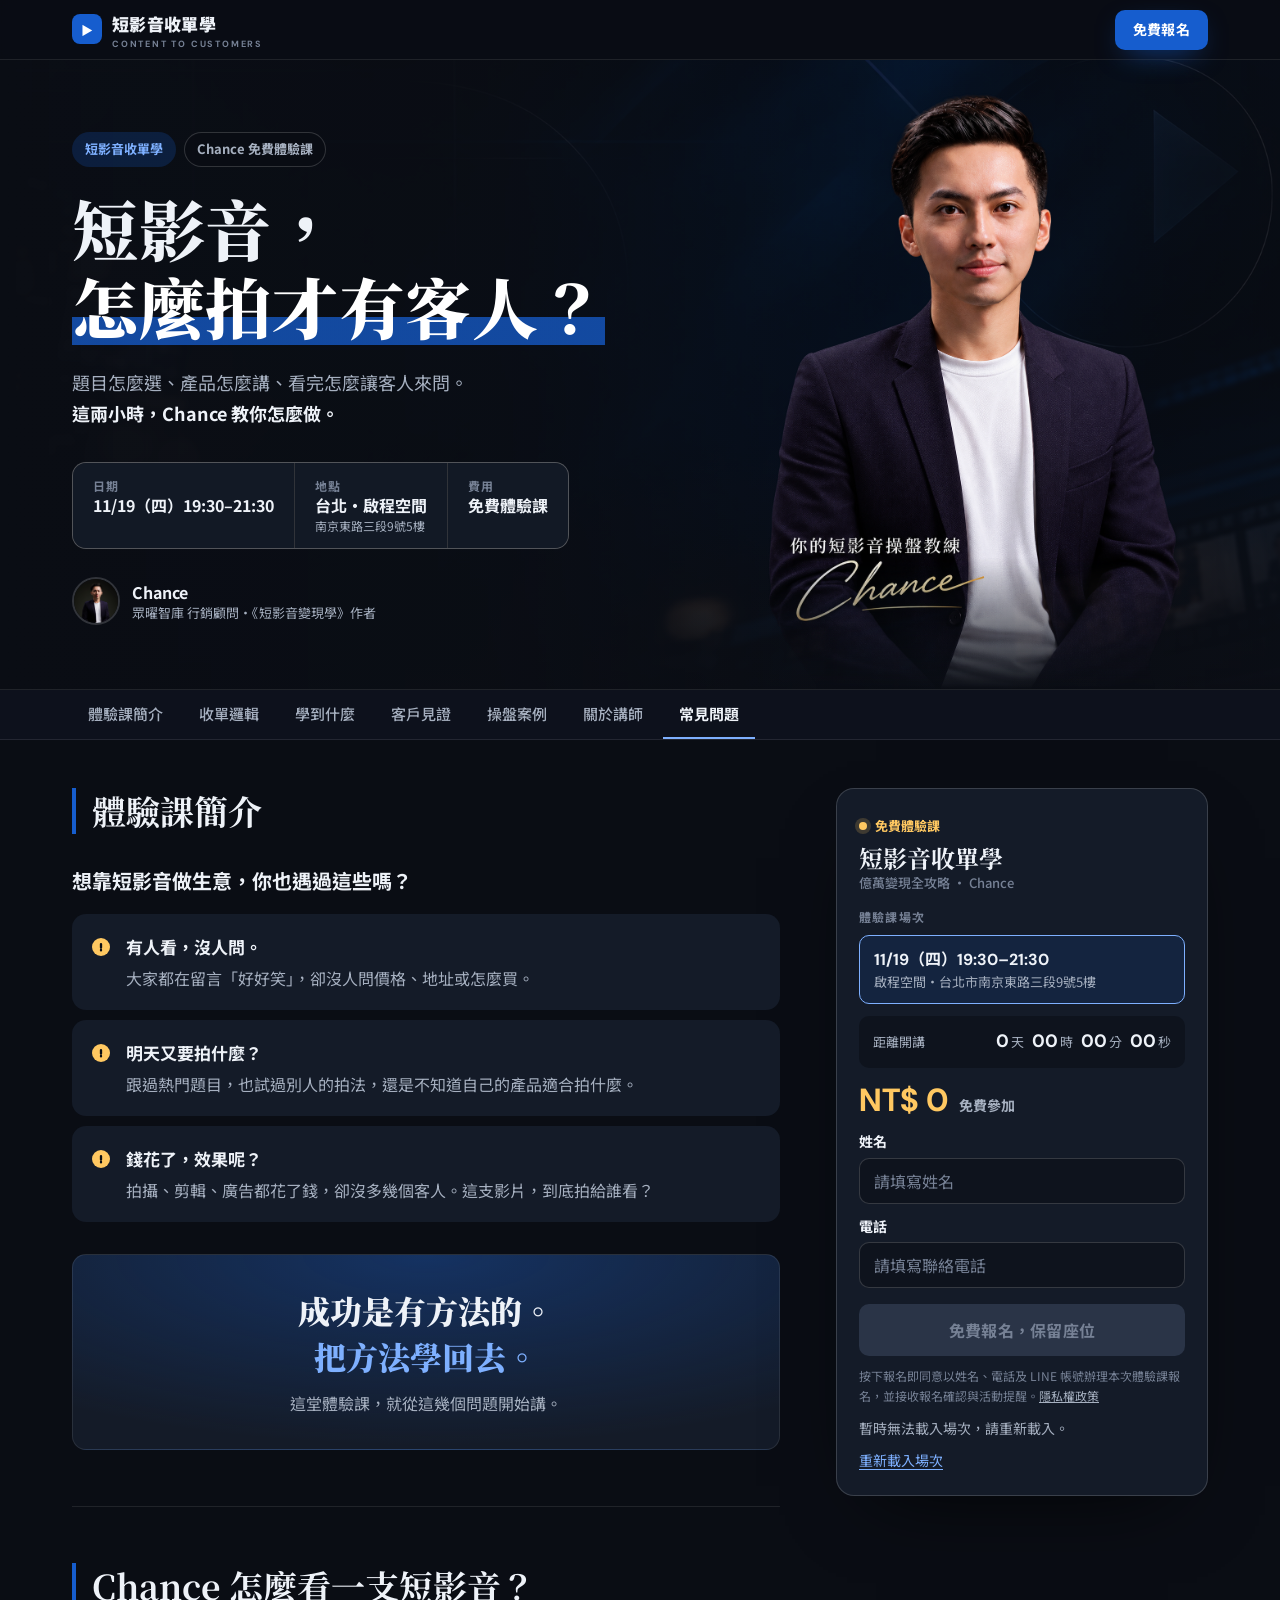
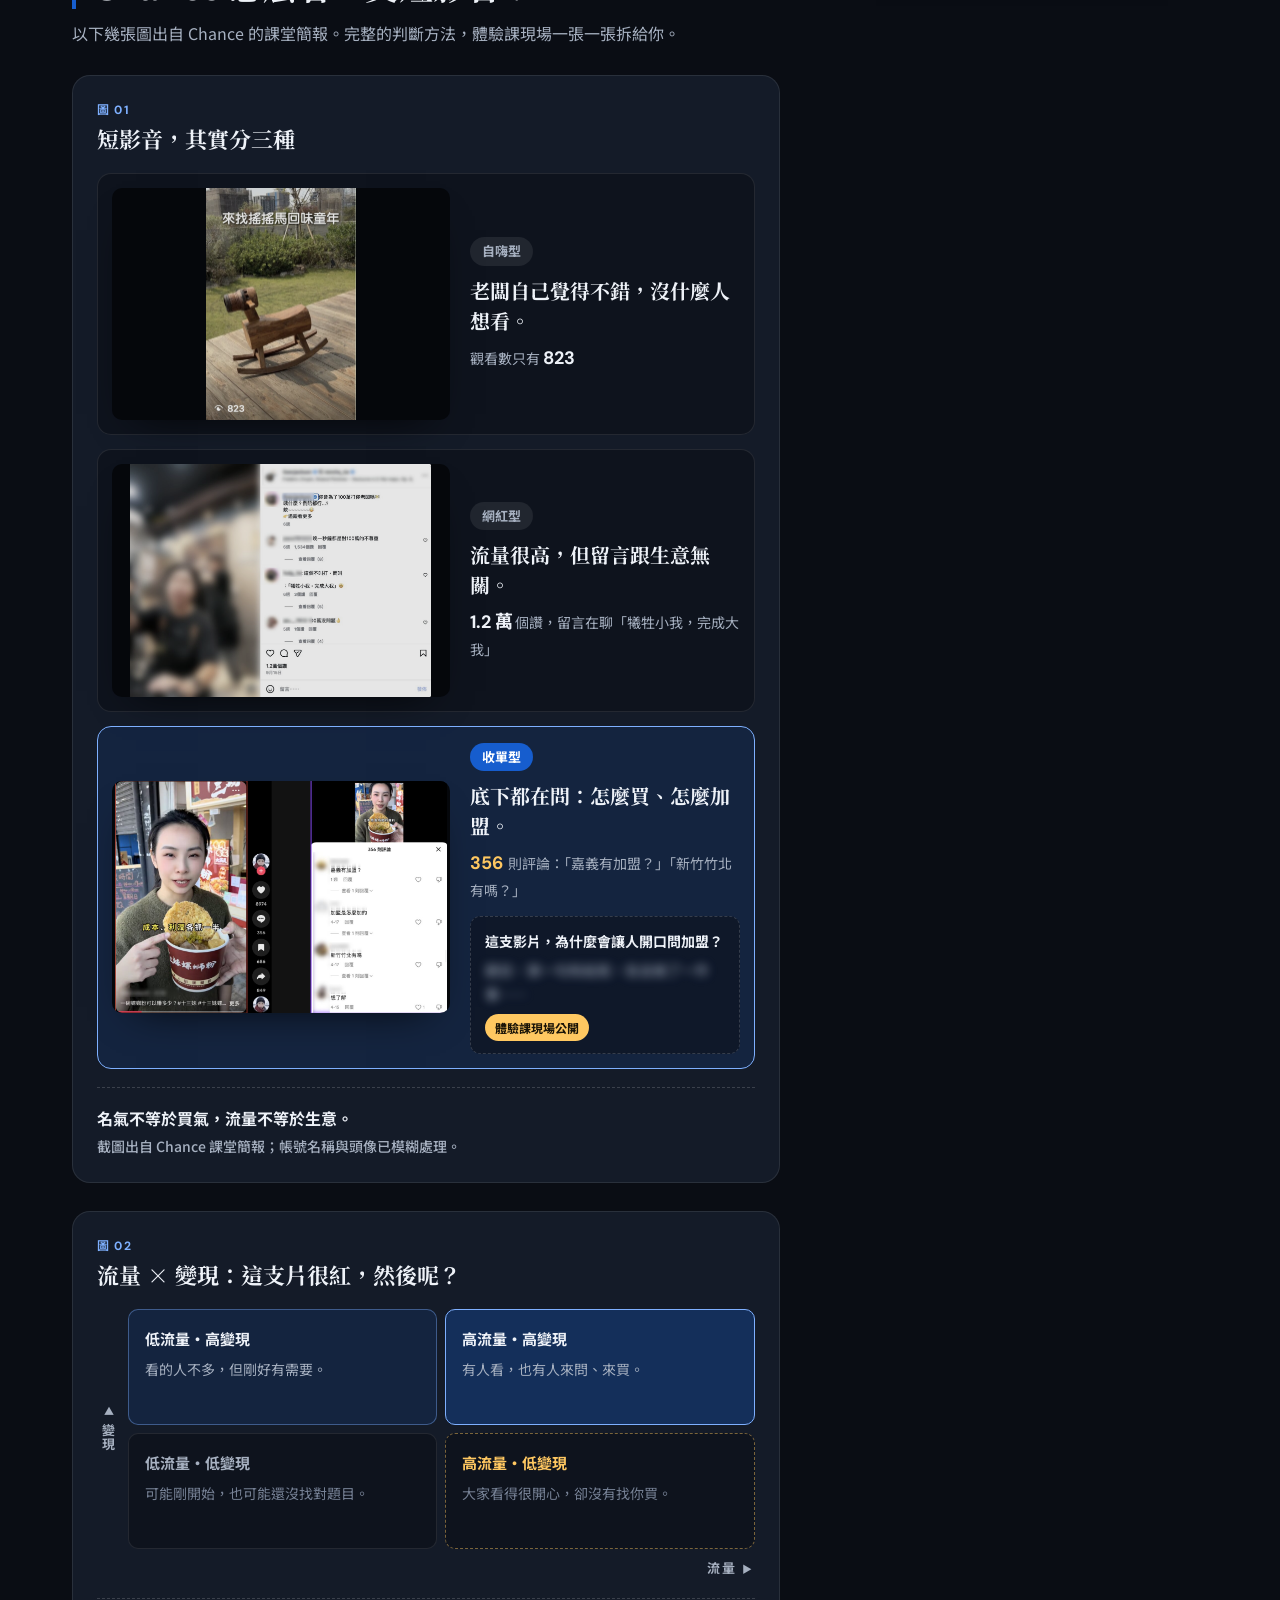
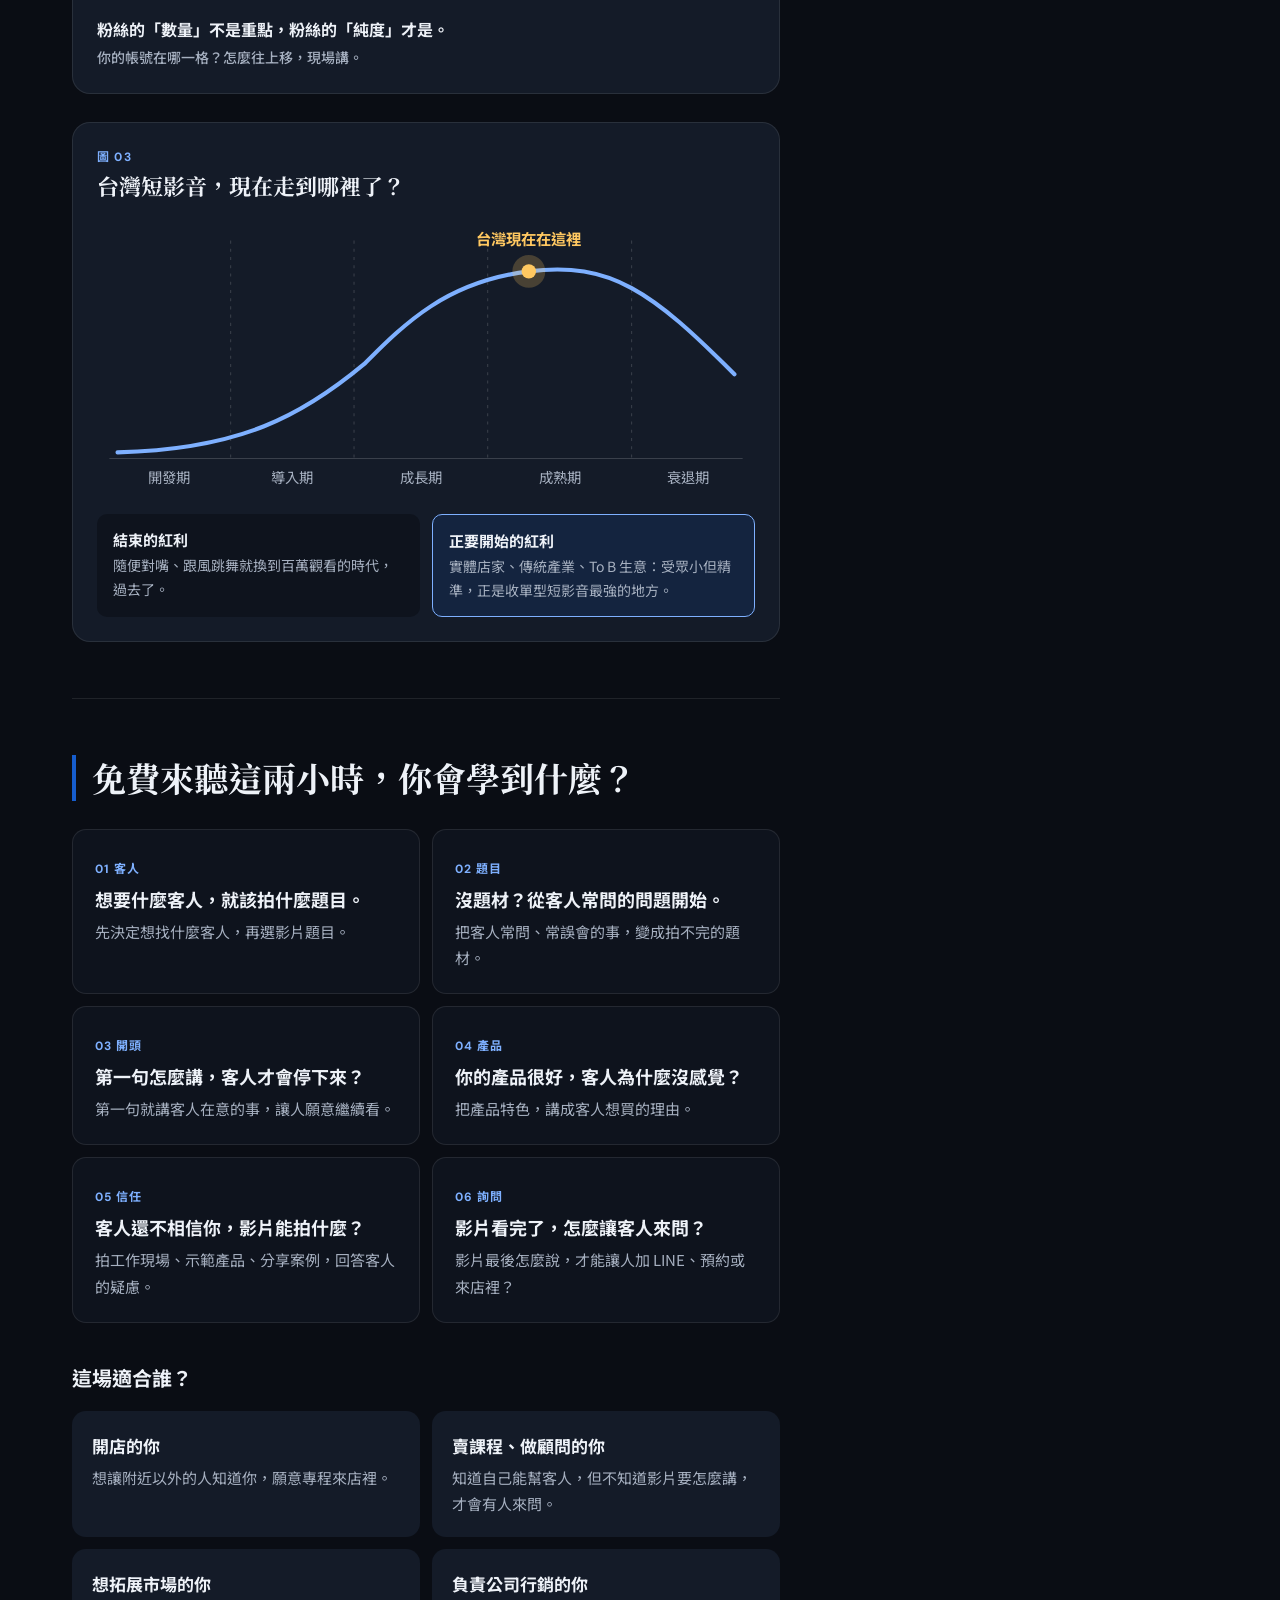
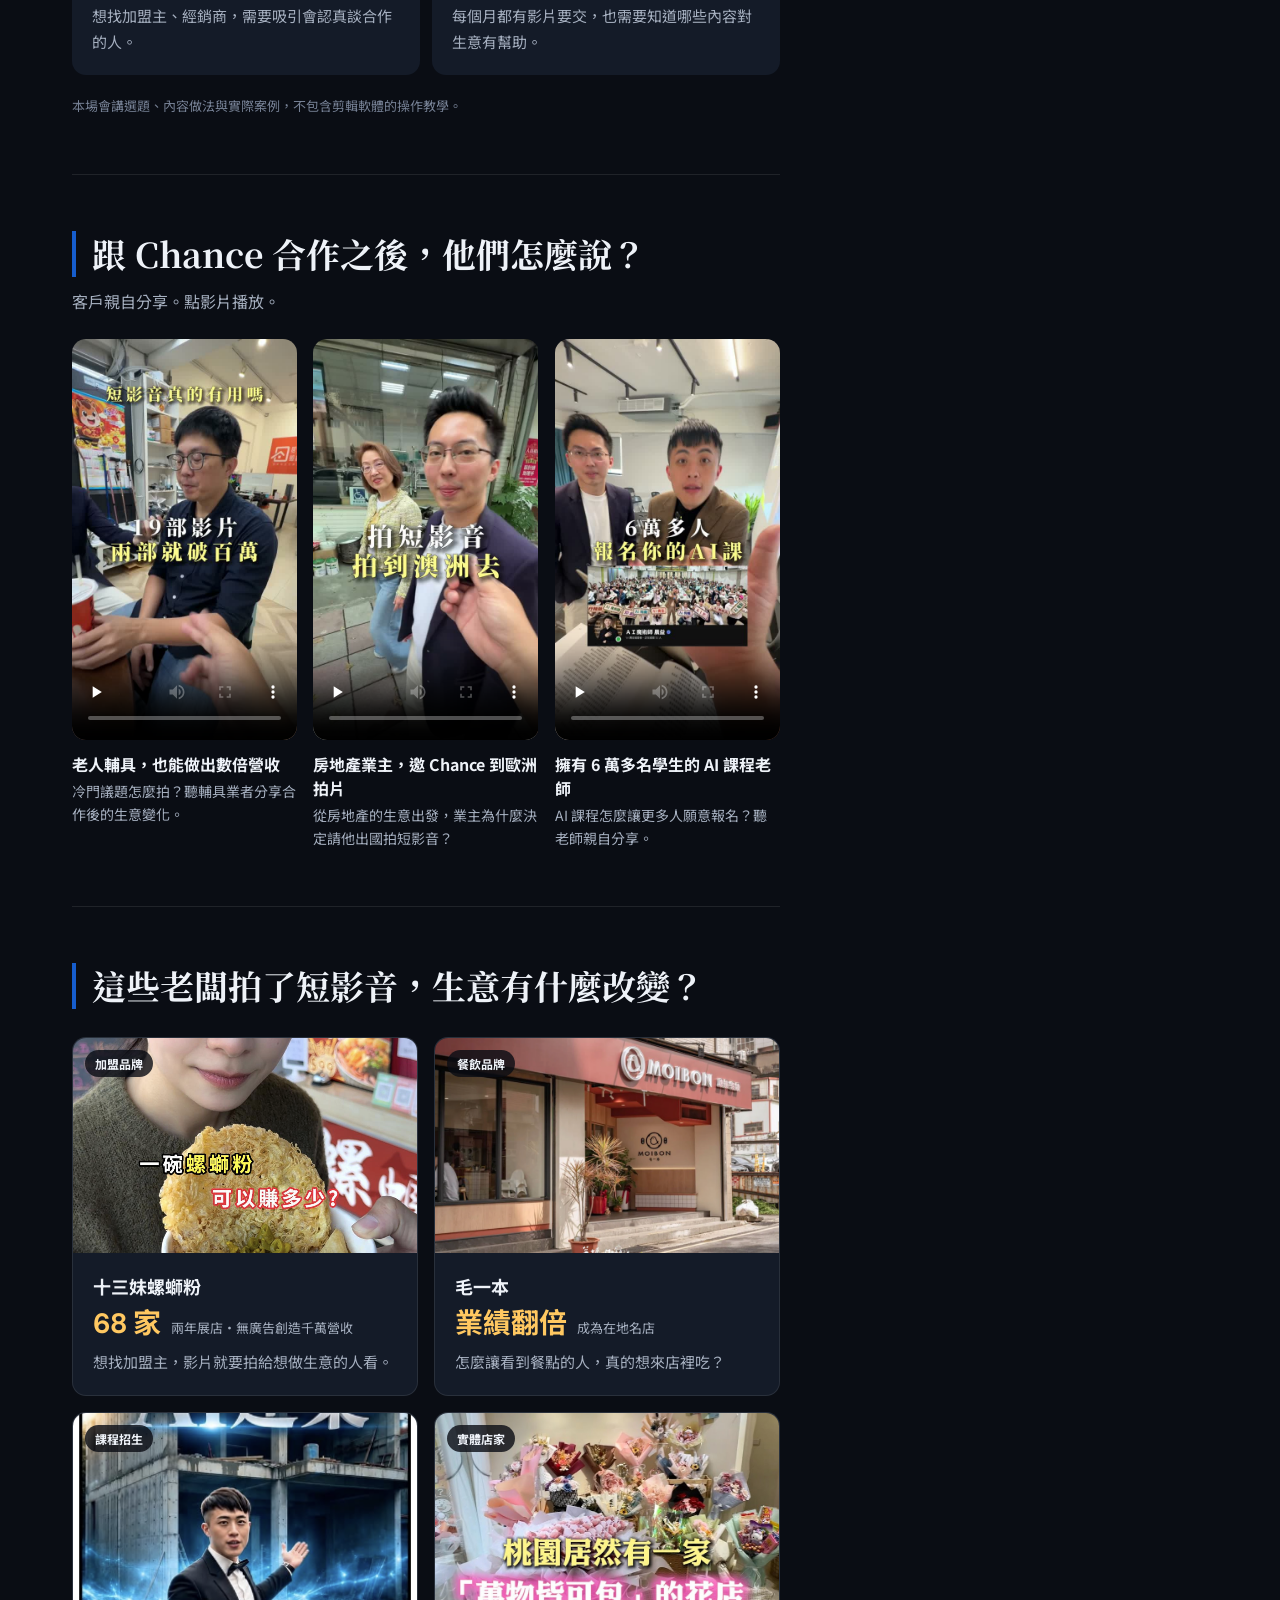
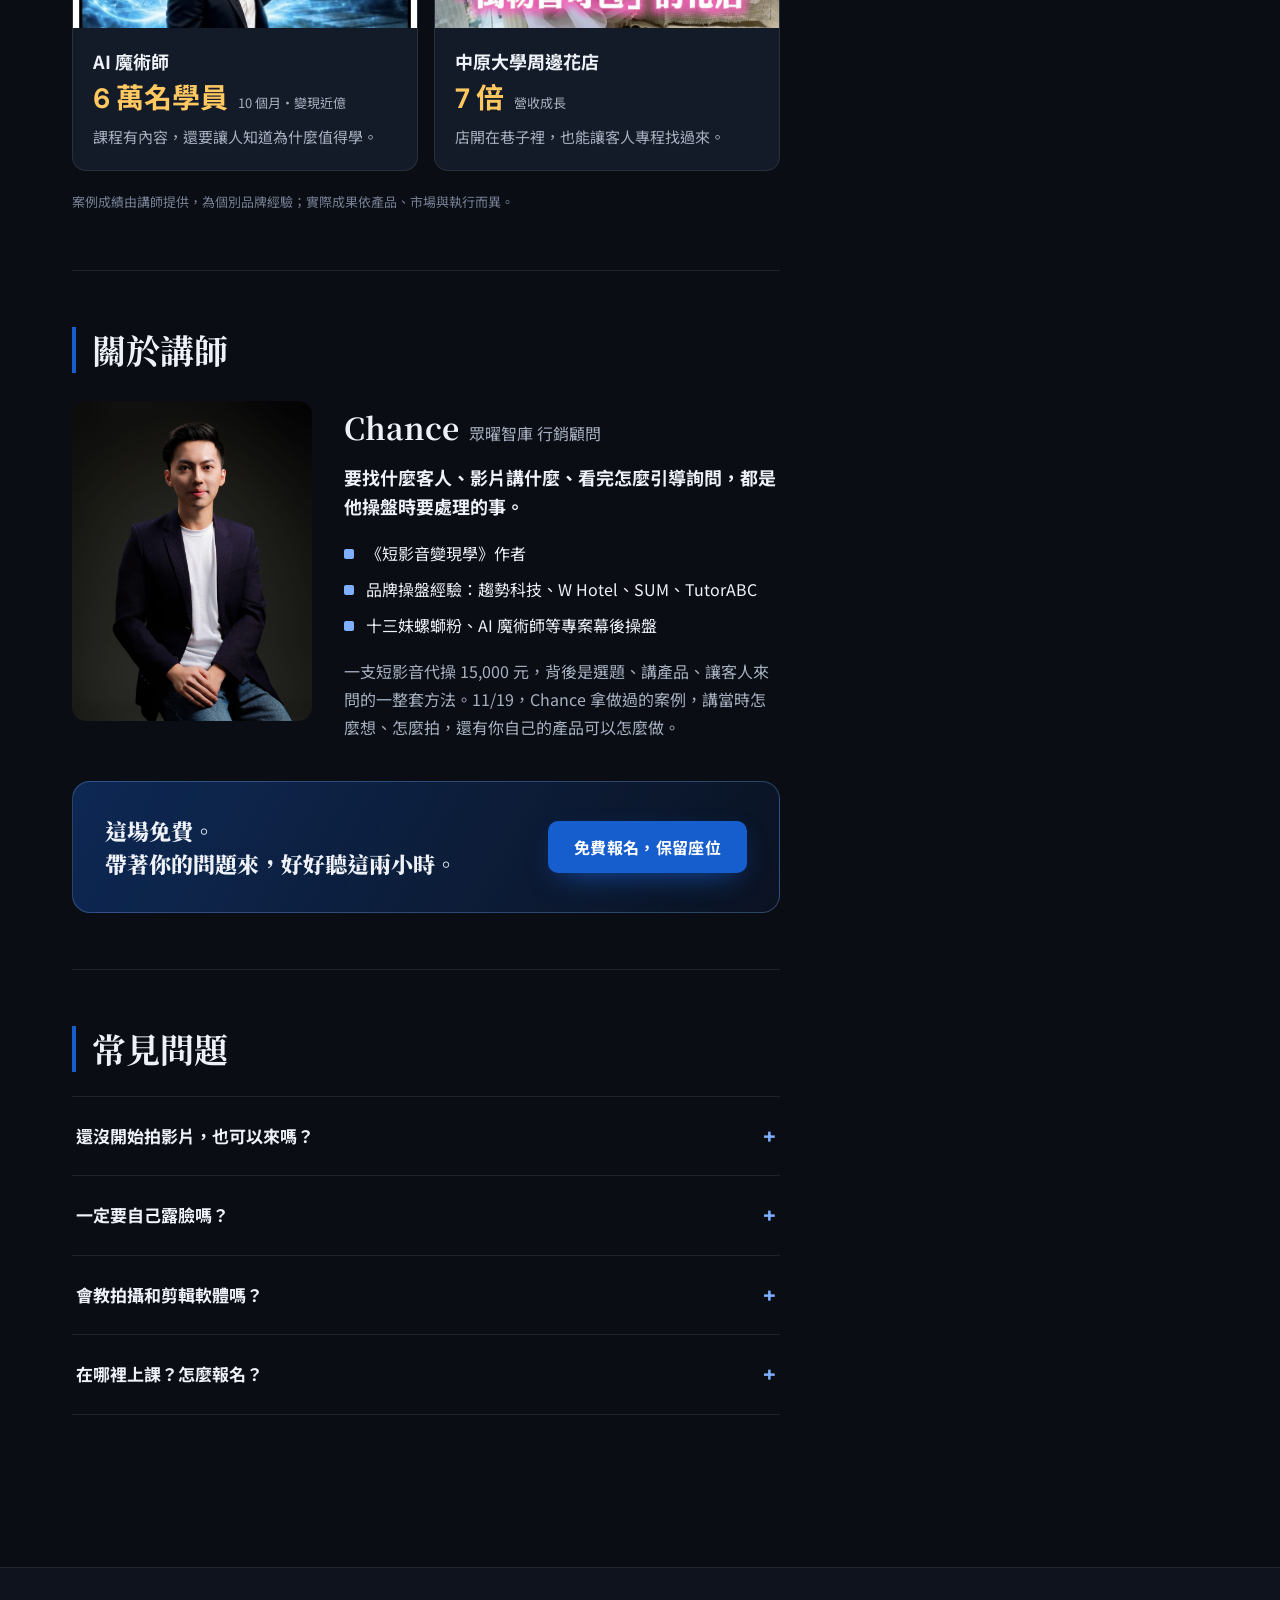
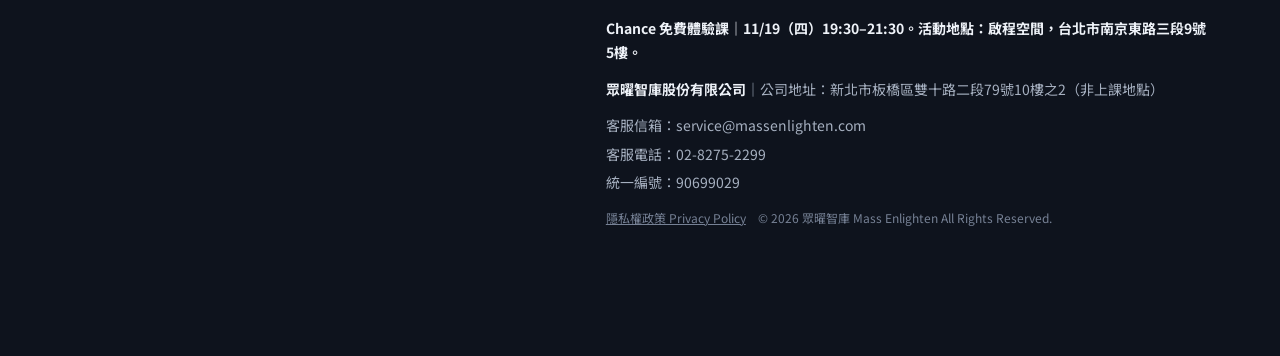
==== index.html @ 45f2b794 "Fix registration card overflowing on iPhone WebKit sized the single mobile grid track from content m" ====
<!doctype html>
<html lang="zh-Hant">
<head>
  <meta charset="UTF-8"><meta name="viewport" content="width=device-width, initial-scale=1">
  <meta name="theme-color" content="#0A0D14">
  <title>Chance 免費體驗課｜11/19 短影音收單學</title>
  <meta name="description" content="11/19（四）19:30–21:30，跟 Chance 學怎麼選題、介紹產品，讓客人來問。免費體驗課｜台北市南京東路三段9號5樓。">
  <meta property="og:title" content="Chance 免費體驗課｜11/19 短影音收單學"><meta property="og:description" content="2026/11/19（四）19:30–21:30｜免費體驗課｜啟程空間・台北市南京東路三段9號5樓。">
  <meta property="og:image" content="https://massenlight.github.io/chance/assets/chance-share-cover.png">
  <link rel="icon" href="assets/favicon.svg" type="image/svg+xml">
  <link rel="preconnect" href="https://fonts.googleapis.com"><link rel="preconnect" href="https://fonts.gstatic.com" crossorigin>
  <link rel="stylesheet" href="https://fonts.googleapis.com/css2?family=DM+Sans:wght@500;700&family=Noto+Sans+TC:wght@400;500;700;900&family=Noto+Serif+TC:wght@700;900&display=swap">
  <link rel="stylesheet" href="styles.css?v=20261112-mobilefix">
  <script type="module" src="app.js?v=20261112-logic2"></script>
</head>
<body>
<a class="skip-link" href="#main">跳至主要內容</a>

<header class="site-header">
  <div class="wrap header-row">
    <a href="#top" class="brand" aria-label="短影音收單學首頁"><span class="brand-icon" aria-hidden="true">▶</span><span>短影音收單學<small>CONTENT TO CUSTOMERS</small></span></a>
    <a class="btn btn-small" href="#enroll">免費報名</a>
  </div>
</header>

<main id="main">
  <!-- 1. Course hero -->
  <section class="hero" id="top">
    <div class="hero-bg" aria-hidden="true"></div>
    <div class="wrap hero-grid">
      <div class="hero-copy">
        <p class="hero-kicker"><span>短影音收單學</span><span>Chance 免費體驗課</span></p>
        <h1>短影音，<br><em>怎麼拍才有客人？</em></h1>
        <p class="hero-sub">題目怎麼選、產品怎麼講、看完怎麼讓客人來問。<br><strong>這兩小時，Chance 教你怎麼做。</strong></p>
        <ul class="hero-meta" aria-label="體驗課資訊">
          <li><span class="meta-label">日期</span><strong>11/19（四）19:30–21:30</strong></li>
          <li><span class="meta-label">地點</span><strong>台北・啟程空間</strong><small>南京東路三段9號5樓</small></li>
          <li><span class="meta-label">費用</span><strong>免費體驗課</strong></li>
        </ul>
        <div class="hero-mentor">
          <img src="assets/chance.jpg" alt="" width="48" height="48">
          <p><strong>Chance</strong><span>眾曜智庫 行銷顧問・《短影音變現學》作者</span></p>
        </div>
      </div>
      <div class="hero-visual">
        <img src="assets/chance-cutout.png" alt="講師 Chance" fetchpriority="high" width="1073" height="1465">
      </div>
    </div>
  </section>

  <!-- 2. Section tabs -->
  <nav class="tabs" aria-label="頁面分區">
    <div class="wrap tabs-row">
      <a href="#intro">體驗課簡介</a><a href="#logic">收單邏輯</a><a href="#learn">學到什麼</a><a href="#voices">客戶見證</a><a href="#cases">操盤案例</a><a href="#mentor">關於講師</a><a href="#faq">常見問題</a>
    </div>
  </nav>

  <div class="wrap course-layout">
    <!-- 3. Registration rail (sticky on desktop, right after hero on mobile) -->
    <aside class="enroll-rail" id="enroll" aria-labelledby="enroll-title">
      <div class="enroll-card">
        <div class="card-body">
          <span class="card-badge"><span class="dot" aria-hidden="true"></span>免費體驗課</span>
          <h2 id="enroll-title">短影音收單學<small>億萬變現全攻略 · Chance</small></h2>

          <p class="card-label">體驗課場次</p>
          <div class="session-chip" aria-current="true"><strong>11/19（四）19:30–21:30</strong><span>啟程空間・台北市南京東路三段9號5樓</span></div>

          <div class="countdown" id="countdown" hidden>
            <span class="countdown-label">距離開講</span>
            <span class="countdown-units" role="timer" aria-live="off"><span><b data-unit="d">0</b>天</span><span><b data-unit="h">00</b>時</span><span><b data-unit="m">00</b>分</span><span><b data-unit="s">00</b>秒</span></span>
          </div>

          <div class="price-row">
            <s id="offer-original" hidden></s>
            <strong>NT$ 0</strong><span>免費參加</span>
          </div>

          <form id="registration-form">
            <div class="registration-fields" id="registration-fields">
              <label for="registration-name">姓名</label><input id="registration-name" name="name" autocomplete="name" maxlength="80" placeholder="請填寫姓名" required>
              <label for="registration-phone">電話</label><input id="registration-phone" name="phone" type="tel" autocomplete="tel" maxlength="24" placeholder="請填寫聯絡電話" required>
              <button class="btn btn-block" id="registration-submit" type="submit" disabled>免費報名，保留座位</button>
              <p class="registration-consent">按下報名即同意以姓名、電話及 LINE 帳號辦理本次體驗課報名，並接收報名確認與活動提醒。<a href="https://www.massenlighten.com/privacy" target="_blank" rel="noopener noreferrer">隱私權政策</a></p>
            </div>
            <p id="registration-status" class="registration-status" role="status" aria-live="polite">正在確認報名場次…</p>
            <button class="text-link registration-retry" id="registration-retry" type="button" hidden>重新載入場次</button>
            <a id="registration-line" class="text-link" href="https://line.me/R/ti/p/@636xbvux" hidden>加入 Chance 官方 LINE</a>
          </form>
          <noscript><p class="registration-status">請開啟瀏覽器的 JavaScript，才能載入正式報名場次。</p></noscript>

          <p class="proof" id="offer-attendees" hidden></p>
        </div>
      </div>
    </aside>

    <div class="course-main">
      <!-- 體驗課簡介 -->
      <section id="intro" class="block">
        <h2 class="block-title">體驗課簡介</h2>

        <h3 class="sub-title">想靠短影音做生意，你也遇過這些嗎？</h3>
        <ul class="pains">
          <li><strong>有人看，沒人問。</strong><p>大家都在留言「好好笑」，卻沒人問價格、地址或怎麼買。</p></li>
          <li><strong>明天又要拍什麼？</strong><p>跟過熱門題目，也試過別人的拍法，還是不知道自己的產品適合拍什麼。</p></li>
          <li><strong>錢花了，效果呢？</strong><p>拍攝、剪輯、廣告都花了錢，卻沒多幾個客人。這支影片，到底拍給誰看？</p></li>
        </ul>

        <blockquote class="callout"><p>成功是有方法的。<br><em>把方法學回去。</em></p><footer>這堂體驗課，就從這幾個問題開始講。</footer></blockquote>
      </section>
      <!-- 收單邏輯：圖像示意（內容出自 Chance《短影音收單學》簡報） -->
      <section id="logic" class="block">
        <h2 class="block-title">Chance 怎麼看一支短影音？</h2>
        <p class="block-lead">以下幾張圖出自 Chance 的課堂簡報。完整的判斷方法，體驗課現場一張一張拆給你。</p>

        <figure class="fig">
          <figcaption class="fig-head"><span class="fig-no">圖 01</span><strong>短影音，其實分三種</strong></figcaption>
          <div class="kinds">
            <article class="kind">
              <div class="kind-shot"><img src="assets/logic/type-self.jpg" alt="自嗨型短影音截圖：觀看數 823" width="600" height="929" loading="lazy"></div>
              <div class="kind-text"><span class="kind-tag">自嗨型</span><h3>老闆自己覺得不錯，沒什麼人想看。</h3><p class="kind-proof">觀看數只有 <b>823</b></p></div>
            </article>
            <article class="kind">
              <div class="kind-shot"><img src="assets/logic/type-viral.jpg" alt="網紅型短影音截圖：1.2 萬個讚，留言在開玩笑" width="1200" height="926" loading="lazy"></div>
              <div class="kind-text"><span class="kind-tag">網紅型</span><h3>流量很高，但留言跟生意無關。</h3><p class="kind-proof"><b>1.2 萬</b>個讚，留言在聊「犧牲小我，完成大我」</p></div>
            </article>
            <article class="kind is-key">
              <div class="kind-shot"><img src="assets/logic/type-order.jpg" alt="收單型短影音截圖：留言在問加盟與地點" width="1200" height="841" loading="lazy"></div>
              <div class="kind-text"><span class="kind-tag">收單型</span><h3>底下都在問：怎麼買、怎麼加盟。</h3><p class="kind-proof"><b>356</b> 則評論：「嘉義有加盟？」「新竹竹北有嗎？」</p>
                <div class="kind-lock"><span>這支影片，為什麼會讓人開口問加盟？</span><p aria-hidden="true">題目、第一句和結尾，各自做了一件事……</p><em>體驗課現場公開</em></div>
              </div>
            </article>
          </div>
          <p class="fig-note">名氣不等於買氣，流量不等於生意。<small>截圖出自 Chance 課堂簡報；帳號名稱與頭像已模糊處理。</small></p>
        </figure>

        <figure class="fig">
          <figcaption class="fig-head"><span class="fig-no">圖 02</span><strong>流量 × 變現：這支片很紅，然後呢？</strong></figcaption>
          <div class="quad-wrap">
            <span class="axis-y" aria-hidden="true">變現</span>
            <div class="quad" role="list">
              <div class="q is-good" role="listitem"><b>低流量・高變現</b><span>看的人不多，但剛好有需要。</span></div>
              <div class="q is-best" role="listitem"><b>高流量・高變現</b><span>有人看，也有人來問、來買。</span></div>
              <div class="q" role="listitem"><b>低流量・低變現</b><span>可能剛開始，也可能還沒找對題目。</span></div>
              <div class="q is-trap" role="listitem"><b>高流量・低變現</b><span>大家看得很開心，卻沒有找你買。</span></div>
            </div>
            <span class="axis-x" aria-hidden="true">流量</span>
          </div>
          <p class="fig-note">粉絲的「數量」不是重點，粉絲的「純度」才是。<small>你的帳號在哪一格？怎麼往上移，現場講。</small></p>
        </figure>

        <figure class="fig">
          <figcaption class="fig-head"><span class="fig-no">圖 03</span><strong>台灣短影音，現在走到哪裡了？</strong></figcaption>
          <svg class="cycle" viewBox="0 0 640 270" role="img" aria-labelledby="cycle-title">
            <title id="cycle-title">市場週期：開發期、導入期、成長期、成熟期、衰退期，台灣正從成長期走進成熟期</title>
            <g class="cycle-grid"><line x1="130" y1="20" x2="130" y2="232"/><line x1="250" y1="20" x2="250" y2="232"/><line x1="380" y1="20" x2="380" y2="232"/><line x1="520" y1="20" x2="520" y2="232"/><line x1="12" y1="232" x2="628" y2="232"/></g>
            <path class="cycle-line" d="M20,226 C140,223 200,190 260,140 C300,100 340,60 420,50 C500,40 540,70 620,150"/>
            <circle class="cycle-dot-halo" cx="420" cy="50" r="16"/><circle class="cycle-dot" cx="420" cy="50" r="7"/>
            <text class="cycle-flag" x="420" y="24" text-anchor="middle">台灣現在在這裡</text>
            <g class="cycle-labels"><text x="70" y="256" text-anchor="middle">開發期</text><text x="190" y="256" text-anchor="middle">導入期</text><text x="315" y="256" text-anchor="middle">成長期</text><text x="450" y="256" text-anchor="middle">成熟期</text><text x="575" y="256" text-anchor="middle">衰退期</text></g>
          </svg>
          <div class="cycle-notes">
            <p><b>結束的紅利</b>隨便對嘴、跟風跳舞就換到百萬觀看的時代，過去了。</p>
            <p><b>正要開始的紅利</b>實體店家、傳統產業、To B 生意：受眾小但精準，正是收單型短影音最強的地方。</p>
          </div>
        </figure>
      </section>

      <!-- 學到什麼 -->
      <section id="learn" class="block">
        <h2 class="block-title">免費來聽這兩小時，你會學到什麼？</h2>
        <ol class="learn-list">
          <li><span class="tag">01 客人</span><h3>想要什麼客人，就該拍什麼題目。</h3><p>先決定想找什麼客人，再選影片題目。</p></li>
          <li><span class="tag">02 題目</span><h3>沒題材？從客人常問的問題開始。</h3><p>把客人常問、常誤會的事，變成拍不完的題材。</p></li>
          <li><span class="tag">03 開頭</span><h3>第一句怎麼講，客人才會停下來？</h3><p>第一句就講客人在意的事，讓人願意繼續看。</p></li>
          <li><span class="tag">04 產品</span><h3>你的產品很好，客人為什麼沒感覺？</h3><p>把產品特色，講成客人想買的理由。</p></li>
          <li><span class="tag">05 信任</span><h3>客人還不相信你，影片能拍什麼？</h3><p>拍工作現場、示範產品、分享案例，回答客人的疑慮。</p></li>
          <li><span class="tag">06 詢問</span><h3>影片看完了，怎麼讓客人來問？</h3><p>影片最後怎麼說，才能讓人加 LINE、預約或來店裡？</p></li>
        </ol>

        <h3 class="sub-title" id="audience">這場適合誰？</h3>
        <ul class="audience">
          <li><strong>開店的你</strong><p>想讓附近以外的人知道你，願意專程來店裡。</p></li>
          <li><strong>賣課程、做顧問的你</strong><p>知道自己能幫客人，但不知道影片要怎麼講，才會有人來問。</p></li>
          <li><strong>想拓展市場的你</strong><p>想找加盟主、經銷商，需要吸引會認真談合作的人。</p></li>
          <li><strong>負責公司行銷的你</strong><p>每個月都有影片要交，也需要知道哪些內容對生意有幫助。</p></li>
        </ul>
        <p class="fine">本場會講選題、內容做法與實際案例，不包含剪輯軟體的操作教學。</p>
      </section>

      <!-- 客戶見證 -->
      <section id="voices" class="block">
        <h2 class="block-title">跟 Chance 合作之後，他們怎麼說？</h2>
        <p class="block-lead">客戶親自分享。點影片播放。</p>
        <div class="voice-grid">
          <article class="voice"><video controls playsinline preload="none" poster="assets/testimonials/chance1-2.jpg" aria-label="老人輔具，也能做出數倍營收"><source src="assets/testimonials/chance1-2.mp4" type="video/mp4">你的瀏覽器不支援影片播放。</video><h3>老人輔具，也能做出數倍營收</h3><p>冷門議題怎麼拍？聽輔具業者分享合作後的生意變化。</p></article>
          <article class="voice"><video controls playsinline preload="none" poster="assets/testimonials/chance1-3.jpg" aria-label="房地產業主，邀 Chance 到歐洲拍片"><source src="assets/testimonials/chance1-3.mp4" type="video/mp4">你的瀏覽器不支援影片播放。</video><h3>房地產業主，邀 Chance 到歐洲拍片</h3><p>從房地產的生意出發，業主為什麼決定請他出國拍短影音？</p></article>
          <article class="voice"><video controls playsinline preload="none" poster="assets/testimonials/chance1-4.jpg" aria-label="擁有 6 萬多名學生的 AI 課程老師"><source src="assets/testimonials/chance1-4.mp4" type="video/mp4">你的瀏覽器不支援影片播放。</video><h3>擁有 6 萬多名學生的 AI 課程老師</h3><p>AI 課程怎麼讓更多人願意報名？聽老師親自分享。</p></article>
        </div>
      </section>

      <!-- 操盤案例 -->
      <section id="cases" class="block">
        <h2 class="block-title">這些老闆拍了短影音，生意有什麼改變？</h2>
        <div class="case-grid">
          <article class="case"><div class="case-img"><img src="assets/thirteen.png" alt="十三妹螺螄粉案例" loading="lazy"><span>加盟品牌</span></div><div class="case-body"><h3>十三妹螺螄粉</h3><p class="case-stat"><strong>68 家</strong><span>兩年展店・無廣告創造千萬營收</span></p><p>想找加盟主，影片就要拍給想做生意的人看。</p></div></article>
          <article class="case"><div class="case-img"><img src="assets/moibon.png" alt="毛一本案例" loading="lazy"><span>餐飲品牌</span></div><div class="case-body"><h3>毛一本</h3><p class="case-stat"><strong>業績翻倍</strong><span>成為在地名店</span></p><p>怎麼讓看到餐點的人，真的想來店裡吃？</p></div></article>
          <article class="case"><div class="case-img"><img src="assets/ai-magician.png" alt="AI 魔術師案例" loading="lazy"><span>課程招生</span></div><div class="case-body"><h3>AI 魔術師</h3><p class="case-stat"><strong>6 萬名學員</strong><span>10 個月・變現近億</span></p><p>課程有內容，還要讓人知道為什麼值得學。</p></div></article>
          <article class="case"><div class="case-img"><img src="assets/flower-shop.jpg" alt="中原大學周邊花店案例" loading="lazy"><span>實體店家</span></div><div class="case-body"><h3>中原大學周邊花店</h3><p class="case-stat"><strong>7 倍</strong><span>營收成長</span></p><p>店開在巷子裡，也能讓客人專程找過來。</p></div></article>
        </div>
        <p class="fine">案例成績由講師提供，為個別品牌經驗；實際成果依產品、市場與執行而異。</p>
      </section>

      <!-- 關於講師 -->
      <section id="mentor" class="block">
        <h2 class="block-title">關於講師</h2>
        <div class="mentor">
          <img src="assets/chance.jpg" alt="Chance 講師形象照" width="1536" height="2048" loading="lazy">
          <div>
            <p class="mentor-name"><strong>Chance</strong><span>眾曜智庫 行銷顧問</span></p>
            <p class="mentor-lead">要找什麼客人、影片講什麼、看完怎麼引導詢問，都是他操盤時要處理的事。</p>
            <ul class="mentor-creds">
              <li>《短影音變現學》作者</li>
              <li>品牌操盤經驗：趨勢科技、W Hotel、SUM、TutorABC</li>
              <li>十三妹螺螄粉、AI 魔術師等專案幕後操盤</li>
            </ul>
            <p>一支短影音代操 15,000 元，背後是選題、講產品、讓客人來問的一整套方法。11/19，Chance 拿做過的案例，講當時怎麼想、怎麼拍，還有你自己的產品可以怎麼做。</p>
          </div>
        </div>
        <div class="closing">
          <p>這場免費。<br>帶著你的問題來，好好聽這兩小時。</p>
          <a class="btn" href="#enroll">免費報名，保留座位</a>
        </div>
      </section>

      <!-- 常見問題 -->
      <section id="faq" class="block">
        <h2 class="block-title">常見問題</h2>
        <div class="faq">
          <details><summary>還沒開始拍影片，也可以來嗎？</summary><p>可以。從要找什麼客人、適合拍什麼題目開始講。帶著你的產品和客戶常問的問題來，更容易對照自己的情況。</p></details>
          <details><summary>一定要自己露臉嗎？</summary><p>不一定。產品示範、工作過程、團隊出鏡都可以。課堂上會談不同的做法，重點是選擇適合自己生意、也能持續拍下去的方式。</p></details>
          <details><summary>會教拍攝和剪輯軟體嗎？</summary><p>這兩小時主要講選題、影片內容和實際案例，不包含拍攝、剪輯軟體的操作教學。</p></details>
          <details><summary>在哪裡上課？怎麼報名？</summary><p>2026/11/19（四）19:30–21:30，免費體驗課。地點：啟程空間，台北市南京東路三段9號5樓。在本頁填姓名、電話送出後，會自動開啟 Chance 官方 LINE，加入好友接收報名確認與到場提醒。</p></details>
        </div>
      </section>
    </div>
  </div>
</main>

<footer class="site-footer" id="contact">
  <div class="wrap footer-grid">
    <div class="footer-map"><iframe src="https://maps.google.com/maps?q=台北市南京東路三段9號5樓&amp;hl=zh-TW&amp;z=16&amp;output=embed" title="啟程空間・免費體驗課場地地圖" width="100%" height="100%" style="border:0" allowfullscreen loading="lazy" referrerpolicy="no-referrer-when-downgrade"></iframe></div>
    <div class="footer-info">
      <p class="footer-notice">Chance 免費體驗課｜11/19（四）19:30–21:30。活動地點：啟程空間，台北市南京東路三段9號5樓。</p>
      <p><strong>眾曜智庫股份有限公司</strong>｜公司地址：新北市板橋區雙十路二段79號10樓之2（非上課地點）</p>
      <ul class="footer-contacts">
        <li><a href="mailto:service@massenlighten.com">客服信箱：service@massenlighten.com</a></li>
        <li><a href="tel:0282752299">客服電話：02-8275-2299</a></li>
        <li>統一編號：90699029</li>
      </ul>
      <p class="footer-legal"><a href="https://www.massenlighten.com/privacy" target="_blank" rel="noopener noreferrer">隱私權政策 Privacy Policy</a>　© <span id="year">2026</span> 眾曜智庫 Mass Enlighten All Rights Reserved.</p>
    </div>
  </div>
</footer>

<div class="mobile-bar"><span>短影音收單學<small>11/19（四）19:30・免費體驗課</small></span><a class="btn btn-small" href="#enroll">免費報名</a></div>
</body>
</html>
---- styles.css ----
/* Chance v2 — dark course-page layout. Brand blue kept as the action color. */
:root{
  --bg:#0A0D14;--bg-2:#0E131D;--surface:#141B28;--surface-2:#1B2434;
  --line:rgba(255,255,255,.09);--line-2:rgba(255,255,255,.16);
  --ink:#EEF2F8;--muted:#A6B0C0;--dim:#768195;
  --accent:#165DCE;--accent-hover:#2C72E6;--accent-text:#7EB0FF;--warm:#FFC861;
  --radius:14px;--radius-sm:10px;
  --header-h:60px;--tabs-h:50px;
  --sans:'Noto Sans TC','DM Sans',-apple-system,BlinkMacSystemFont,sans-serif;
  --serif:'Noto Serif TC','Songti TC',serif;
  --num:'DM Sans','Noto Sans TC',sans-serif;
  color-scheme:dark;
}
*{box-sizing:border-box}
html{-webkit-text-size-adjust:100%;text-size-adjust:100%;scroll-behavior:smooth;scroll-padding-top:calc(var(--header-h) + var(--tabs-h) + 16px)}
body{margin:0;background:var(--bg);color:var(--ink);font-family:var(--sans);font-size:16px;line-height:1.75;-webkit-font-smoothing:antialiased;overflow-x:hidden}
h1,h2,h3,p,ol,ul,blockquote,figure,dl,dd{margin:0}
ol,ul{padding:0;list-style:none}
a{color:inherit;text-decoration:none}
img,video{display:block;max-width:100%}
button,input{font:inherit;color:inherit}
:focus-visible{outline:3px solid var(--accent-text);outline-offset:3px;border-radius:4px}
::selection{background:var(--accent);color:#fff}
.wrap{max-width:1200px;margin:0 auto;padding:0 32px}
.skip-link{position:absolute;left:16px;top:-60px;z-index:100;background:var(--accent);color:#fff;padding:10px 16px;border-radius:8px}
.skip-link:focus{top:12px}

/* Buttons */
.btn{display:inline-flex;align-items:center;justify-content:center;gap:10px;min-height:52px;padding:0 26px;border:0;border-radius:var(--radius-sm);background:var(--accent);color:#fff;font-weight:700;font-size:16px;letter-spacing:.02em;cursor:pointer;transition:background .2s,transform .2s,box-shadow .2s;box-shadow:0 10px 30px -12px rgba(22,93,206,.9)}
.btn:hover{background:var(--accent-hover);transform:translateY(-1px)}
.btn:disabled{background:#2A3447;color:var(--dim);box-shadow:none;cursor:not-allowed;transform:none}
.btn-small{min-height:40px;padding:0 18px;font-size:14px}
.btn-block{width:100%}
.text-link{background:none;border:0;padding:0;color:var(--accent-text);font-size:14px;text-decoration:underline;text-underline-offset:3px;cursor:pointer}

/* Header */
.site-header{position:sticky;top:0;z-index:50;height:var(--header-h);background:rgba(10,13,20,.86);backdrop-filter:saturate(1.4) blur(14px);-webkit-backdrop-filter:saturate(1.4) blur(14px);border-bottom:1px solid var(--line)}
.header-row{height:100%;display:flex;align-items:center;justify-content:space-between;gap:16px}
.brand{display:flex;align-items:center;gap:10px;font-weight:900;font-size:17px;letter-spacing:.02em}
.brand small{display:block;font-family:var(--num);font-size:9px;font-weight:700;letter-spacing:.2em;color:var(--dim);line-height:1.2}
.brand-icon{display:grid;place-items:center;width:30px;height:30px;border-radius:8px;background:var(--accent);color:#fff;font-size:12px}

/* Hero */
.hero{position:relative;overflow:hidden;border-bottom:1px solid var(--line)}
.hero-bg{position:absolute;inset:0;background:linear-gradient(90deg,var(--bg) 0%,rgba(10,13,20,.94) 38%,rgba(10,13,20,.55) 70%,rgba(10,13,20,.8) 100%),linear-gradient(0deg,var(--bg) 0%,transparent 40%),url(assets/hero-background.png) center/cover no-repeat}
.hero-grid{position:relative;display:grid;grid-template-columns:minmax(0,1.15fr) minmax(0,.85fr);align-items:end;gap:24px;min-height:600px}
.hero-copy{padding:72px 0 64px}
.hero-kicker{display:flex;flex-wrap:wrap;gap:8px;margin-bottom:22px}
.hero-kicker span{padding:5px 12px;border:1px solid var(--line-2);border-radius:999px;background:rgba(10,13,20,.72);font-size:13px;font-weight:700;color:var(--muted)}
.hero-kicker span:first-child{border-color:transparent;background:rgba(22,93,206,.22);color:var(--accent-text)}
.hero h1{font-family:var(--serif);font-weight:900;font-size:clamp(38px,5.4vw,66px);line-height:1.18;letter-spacing:.01em}
.hero h1 em{font-style:normal;color:#fff;background:linear-gradient(transparent 62%,rgba(22,93,206,.75) 62%,rgba(22,93,206,.75) 92%,transparent 92%)}
.hero-sub{margin-top:22px;max-width:30em;font-size:18px;color:var(--muted);text-wrap:pretty}
.hero-sub strong{color:var(--ink)}
.hero-meta{display:flex;flex-wrap:wrap;gap:1px;width:fit-content;max-width:100%;margin-top:32px;border:1px solid var(--line-2);border-radius:var(--radius);background:var(--line-2);overflow:hidden}
.hero-meta li{flex:1 1 auto;padding:14px 20px;display:flex;flex-direction:column;line-height:1.45;background:#121925}
.meta-label{font-size:12px;color:var(--dim);font-weight:700;letter-spacing:.1em}
.hero-meta strong{font-size:16px;white-space:nowrap}
.hero-meta small{font-size:12px;color:var(--muted)}
.hero-mentor{display:flex;align-items:center;gap:12px;margin-top:28px}
.hero-mentor img{width:48px;height:48px;border-radius:50%;object-fit:cover;object-position:top;border:2px solid var(--line-2)}
.hero-mentor p{display:flex;flex-direction:column;line-height:1.4}
.hero-mentor span{font-size:13px;color:var(--muted)}
.hero-visual{align-self:end;display:flex;justify-content:center}
.hero-visual img{width:100%;max-width:440px;height:auto;-webkit-mask-image:linear-gradient(180deg,#000 78%,transparent);mask-image:linear-gradient(180deg,#000 78%,transparent)}

/* Section tabs */
.tabs{position:sticky;top:var(--header-h);z-index:40;height:var(--tabs-h);background:rgba(14,19,29,.94);backdrop-filter:blur(12px);-webkit-backdrop-filter:blur(12px);border-bottom:1px solid var(--line)}
.tabs-row{height:100%;display:flex;gap:4px;overflow-x:auto;scrollbar-width:none}
.tabs-row::-webkit-scrollbar{display:none}
.tabs a{flex:none;display:flex;align-items:center;padding:0 16px;font-size:15px;font-weight:500;color:var(--muted);border-bottom:2px solid transparent;transition:color .2s,border-color .2s}
.tabs a:hover{color:var(--ink)}
.tabs a[aria-current="true"]{color:var(--ink);border-bottom-color:var(--accent-text);font-weight:700}

/* Two-column course layout */
.course-layout{display:grid;grid-template-columns:minmax(0,1fr) 372px;gap:56px;align-items:start;padding-top:48px;padding-bottom:96px}
.course-main{grid-column:1;grid-row:1;min-width:0}
.enroll-rail,.enroll-card,.kind-text,.kind-shot{min-width:0}
.enroll-rail{grid-column:2;grid-row:1;position:sticky;top:calc(var(--header-h) + var(--tabs-h) + 20px);scroll-margin-top:calc(var(--header-h) + var(--tabs-h) + 20px)}

/* Registration card */
.enroll-card{background:var(--surface);border:1px solid var(--line-2);border-radius:18px;box-shadow:0 30px 80px -40px rgba(0,0,0,.9);max-height:calc(100vh - var(--header-h) - var(--tabs-h) - 40px);overflow:auto;overscroll-behavior:contain}
.card-body{padding:20px 22px 22px}
.card-badge{display:inline-flex;align-items:center;gap:8px;font-size:13px;font-weight:700;color:var(--warm)}
.card-badge .dot{width:8px;height:8px;border-radius:50%;background:var(--warm);box-shadow:0 0 0 4px rgba(255,200,97,.18)}
.enroll-card h2{margin-top:4px;font-family:var(--serif);font-size:24px;line-height:1.3}
.enroll-card h2 small{display:block;font-family:var(--sans);font-size:13px;font-weight:500;color:var(--dim);margin-top:2px}
.card-label{margin-top:14px;font-size:12px;font-weight:700;letter-spacing:.1em;color:var(--dim)}
.session-chip{margin-top:8px;padding:12px 14px;border:1.5px solid var(--accent-text);border-radius:var(--radius-sm);background:rgba(22,93,206,.14);display:flex;flex-direction:column;line-height:1.5}
.session-chip strong{font-family:var(--num);font-size:16px}
.session-chip span{font-size:13px;color:var(--muted)}
.countdown{margin-top:12px;display:flex;flex-wrap:wrap;align-items:center;justify-content:space-between;gap:8px;padding:10px 14px;border-radius:var(--radius-sm);background:var(--bg-2);font-size:13px;color:var(--muted)}
.countdown-units{display:flex;gap:8px}
.countdown-units b{font-family:var(--num);font-size:18px;color:var(--ink);margin-right:2px;font-variant-numeric:tabular-nums}
.price-row{display:flex;align-items:baseline;gap:10px;margin:16px 0 2px}
.price-row s{font-family:var(--num);color:var(--dim);font-size:15px}
.price-row strong{font-family:var(--num);font-size:32px;line-height:1;color:var(--warm)}
.price-row span{font-size:14px;font-weight:700;color:var(--muted)}
.registration-fields{display:flex;flex-direction:column}
.registration-fields label{margin-top:10px;margin-bottom:4px;font-size:14px;font-weight:700}
.registration-fields input{height:46px;padding:0 14px;border:1px solid var(--line-2);border-radius:var(--radius-sm);background:var(--bg-2);font-size:16px;transition:border-color .2s,box-shadow .2s}
.registration-fields input::placeholder{color:var(--dim)}
.registration-fields input:focus{outline:none;border-color:var(--accent-text);box-shadow:0 0 0 3px rgba(126,176,255,.25)}
.registration-fields .btn{margin-top:16px}
.registration-consent{margin-top:10px;font-size:12px;line-height:1.6;color:var(--dim)}
.registration-consent a{color:var(--muted);text-decoration:underline}
.registration-status{margin-top:12px;font-size:14px;line-height:1.65;color:var(--muted)}
.registration-status:empty{display:none}
#registration-form .text-link{display:inline-block;margin-top:8px}
#registration-form [hidden]{display:none}
.proof{margin-top:14px;padding-top:14px;border-top:1px solid var(--line);font-size:14px;color:var(--muted)}
.proof strong{color:var(--ink);font-family:var(--num)}

/* Content blocks */
.block{padding:56px 0;border-top:1px solid var(--line)}
.block:first-child{padding-top:0;border-top:0}
.block-title{font-family:var(--serif);font-size:clamp(26px,3vw,34px);line-height:1.35;padding-left:16px;border-left:4px solid var(--accent)}
.block-lead{margin-top:10px;color:var(--muted)}
.sub-title{margin:40px 0 18px;font-size:20px;line-height:1.5}
.block-title+.sub-title{margin-top:32px}
.fine{margin-top:20px;font-size:13px;color:var(--dim)}


.pains{display:grid;gap:10px}
.pains li{position:relative;padding:18px 20px 18px 54px;border-radius:var(--radius);background:var(--surface)}
.pains li::before{content:"";position:absolute;left:20px;top:24px;width:18px;height:18px;border-radius:50%;background:var(--warm) url("data:image/svg+xml,%3Csvg xmlns='http://www.w3.org/2000/svg' viewBox='0 0 24 24' fill='none' stroke='%230A0D14' stroke-width='4' stroke-linecap='round'%3E%3Cpath d='M12 7v6M12 17v.5'/%3E%3C/svg%3E") center/14px no-repeat}
.pains strong{font-size:17px}
.pains p{margin-top:2px;color:var(--muted)}

.callout{margin-top:32px;padding:32px;border-radius:var(--radius);text-align:center;background:radial-gradient(120% 140% at 50% 0%,rgba(22,93,206,.35),transparent 70%),var(--surface);border:1px solid var(--line)}
.callout p{font-family:var(--serif);font-size:clamp(24px,3vw,32px);font-weight:900;line-height:1.45}
.callout em{font-style:normal;color:var(--accent-text)}
.callout footer{margin-top:10px;color:var(--muted)}

.learn-list{display:grid;grid-template-columns:repeat(2,1fr);gap:12px;margin-top:28px}
.learn-list li{padding:22px;border:1px solid var(--line);border-radius:var(--radius);background:var(--bg-2);transition:border-color .2s}
.learn-list li:hover{border-color:var(--line-2)}
.tag{display:inline-block;font-family:var(--num);font-size:12px;font-weight:700;letter-spacing:.08em;color:var(--accent-text)}
.learn-list h3{margin-top:6px;font-size:18px;line-height:1.5}
.learn-list p{margin-top:6px;color:var(--muted);font-size:15px}


.audience{display:grid;grid-template-columns:repeat(2,1fr);gap:12px}
.audience li{padding:20px;border-radius:var(--radius);background:var(--surface)}
.audience strong{font-size:17px}
.audience p{margin-top:4px;color:var(--muted);font-size:15px}

.voice-grid{display:grid;grid-template-columns:repeat(3,1fr);gap:16px;margin-top:24px}
.voice video{width:100%;aspect-ratio:9/16;object-fit:cover;border-radius:var(--radius);background:#000}
.voice h3{margin-top:12px;font-size:16px;line-height:1.5}
.voice p{margin-top:4px;font-size:14px;color:var(--muted);line-height:1.65}

.case-grid{display:grid;grid-template-columns:repeat(2,1fr);gap:16px;margin-top:28px}
.case{border-radius:var(--radius);overflow:hidden;background:var(--surface);border:1px solid var(--line)}
.case-img{position:relative;aspect-ratio:16/10;background:#fff}
.case-img img{width:100%;height:100%;object-fit:cover}
.case-img span{position:absolute;left:12px;top:12px;padding:3px 10px;border-radius:999px;background:rgba(10,13,20,.8);font-size:12px;font-weight:700}
.case-body{padding:18px 20px 20px}
.case-body h3{font-size:18px}
.case-stat{display:flex;flex-wrap:wrap;align-items:baseline;gap:0 10px;margin-top:4px}
.case-stat strong{font-family:var(--num);font-size:28px;color:var(--warm);line-height:1.3;white-space:nowrap}
.case-stat span{font-size:13px;color:var(--muted)}
.case-body p:last-child{margin-top:6px;font-size:15px;color:var(--muted)}

.mentor{display:grid;grid-template-columns:240px 1fr;gap:32px;margin-top:28px;align-items:start}
.mentor img{width:100%;height:auto;aspect-ratio:3/4;object-fit:cover;object-position:top;border-radius:var(--radius)}
.mentor-name strong{font-family:var(--serif);font-size:30px;margin-right:10px}
.mentor-name span{color:var(--muted)}
.mentor-lead{margin-top:10px;font-size:18px;font-weight:700;line-height:1.6}
.mentor-creds{margin:18px 0;display:grid;gap:8px}
.mentor-creds li{position:relative;padding-left:22px;color:var(--ink)}
.mentor-creds li::before{content:"";position:absolute;left:0;top:.65em;width:10px;height:10px;border-radius:2px;background:var(--accent-text)}
.mentor p:not([class]){color:var(--muted)}
.closing{margin-top:40px;padding:32px;border-radius:18px;display:flex;align-items:center;justify-content:space-between;gap:24px;flex-wrap:wrap;background:linear-gradient(120deg,rgba(22,93,206,.35),rgba(22,93,206,.08));border:1px solid rgba(126,176,255,.3)}
.closing p{font-family:var(--serif);font-size:22px;font-weight:900;line-height:1.5}

.faq{margin-top:24px;border-top:1px solid var(--line)}
.faq details{border-bottom:1px solid var(--line)}
.faq summary{display:flex;justify-content:space-between;align-items:center;gap:16px;padding:20px 4px;font-weight:700;font-size:17px;cursor:pointer;list-style:none}
.faq summary::-webkit-details-marker{display:none}
.faq summary::after{content:"+";flex:none;font-family:var(--num);font-size:22px;color:var(--accent-text);transition:transform .2s}
.faq details[open] summary::after{transform:rotate(45deg)}
.faq details p{padding:0 4px 20px;color:var(--muted)}

/* Logic figures (from Chance's course slides) */
.fig{margin:28px 0 0;padding:24px;border-radius:18px;background:var(--surface);border:1px solid var(--line)}
.fig-head{display:flex;flex-direction:column;gap:2px;margin-bottom:18px}
.fig-no{font-family:var(--num);font-size:12px;font-weight:700;letter-spacing:.1em;color:var(--accent-text)}
.fig-head strong{font-family:var(--serif);font-size:22px;line-height:1.45}
.fig-note{margin-top:18px;padding-top:16px;border-top:1px dashed var(--line-2);font-weight:700;color:var(--ink)}
.fig-note small{display:block;font-weight:500;font-size:14px;color:var(--muted);margin-top:2px}


.kinds{display:grid;gap:14px}
.kind{display:grid;grid-template-columns:minmax(0,1.25fr) minmax(0,1fr);gap:20px;align-items:center;padding:14px;border-radius:var(--radius);background:var(--bg-2);border:1px solid var(--line)}
.kind-shot{aspect-ratio:16/11;border-radius:var(--radius-sm);overflow:hidden;background:#05070B;box-shadow:0 18px 40px -24px rgba(0,0,0,.9)}
.kind-shot img{width:100%;height:100%;object-fit:contain}
.kind:not(.is-key) .kind-shot img{filter:saturate(.75) brightness(.9)}
.kind-tag{display:inline-block;padding:3px 12px;border-radius:999px;background:rgba(255,255,255,.08);font-size:13px;font-weight:700;color:var(--muted)}
.kind-text h3{margin-top:10px;font-family:var(--serif);font-size:20px;line-height:1.5}
.kind-proof{margin-top:8px;font-size:14px;line-height:1.65;color:var(--muted)}
.kind-proof b{font-family:var(--num);font-size:18px;color:var(--ink);margin-right:2px}
.kind.is-key{border-color:var(--accent-text);background:rgba(22,93,206,.14)}
.kind.is-key .kind-tag{background:var(--accent);color:#fff}
.kind.is-key .kind-proof b{color:var(--warm)}
.kind-lock{position:relative;margin-top:14px;padding:12px 14px 46px;border-radius:var(--radius-sm);border:1px dashed var(--line-2);background:rgba(10,13,20,.5)}
.kind-lock span{display:block;font-size:14px;font-weight:700}
.kind-lock p{margin-top:4px;font-size:14px;color:var(--muted);filter:blur(5px);user-select:none}
.kind-lock em{position:absolute;left:14px;bottom:12px;padding:3px 10px;border-radius:999px;background:var(--warm);color:#1A1407;font-style:normal;font-size:12px;font-weight:700}

.quad-wrap{display:grid;grid-template-columns:auto minmax(0,1fr);grid-template-rows:1fr auto;gap:8px}
.axis-y{grid-row:1;writing-mode:vertical-rl;text-orientation:upright;align-self:center;font-size:13px;font-weight:700;color:var(--muted);letter-spacing:.2em}
.axis-y::before{content:"▲";font-size:10px;margin-bottom:4px}
.axis-x::after{content:" ▶";font-size:10px}
.axis-x{grid-column:2;justify-self:end;font-size:13px;font-weight:700;color:var(--muted);letter-spacing:.2em}
.quad{grid-row:1;grid-column:2;display:grid;grid-template-columns:minmax(0,1fr) minmax(0,1fr);gap:8px}
.q{min-height:116px;padding:16px;border-radius:var(--radius-sm);background:var(--bg-2);border:1px solid var(--line);display:flex;flex-direction:column;gap:6px}
.q b{font-size:15px;color:var(--muted)}
.q span{font-size:14px;line-height:1.6;color:var(--dim)}
.q.is-good{background:rgba(22,93,206,.14);border-color:rgba(126,176,255,.4)}
.q.is-best{background:rgba(22,93,206,.3);border-color:var(--accent-text)}
.q.is-good b,.q.is-best b{color:var(--ink)}
.q.is-good span,.q.is-best span{color:var(--muted)}
.q.is-trap{border-style:dashed;border-color:rgba(255,200,97,.45)}
.q.is-trap b{color:var(--warm)}


.cycle{display:block;width:100%;height:auto}
.cycle-grid line{stroke:var(--line-2);stroke-width:1;stroke-dasharray:3 5}
.cycle-grid line:last-child{stroke-dasharray:none}
.cycle-line{fill:none;stroke:var(--accent-text);stroke-width:4;stroke-linecap:round}
.cycle-dot{fill:var(--warm)}
.cycle-dot-halo{fill:rgba(255,200,97,.22)}
.cycle-flag{fill:var(--warm);font-size:15px;font-weight:700;font-family:var(--sans)}
.cycle-labels text{fill:var(--muted);font-size:14px;font-family:var(--sans)}
.cycle-notes{display:grid;grid-template-columns:1fr 1fr;gap:12px;margin-top:16px}
.cycle-notes p{padding:14px 16px;border-radius:var(--radius-sm);background:var(--bg-2);font-size:14px;line-height:1.65;color:var(--muted)}
.cycle-notes b{display:block;font-size:15px;color:var(--ink);margin-bottom:2px}
.cycle-notes p:last-child{border:1px solid var(--accent-text);background:rgba(22,93,206,.14)}

/* Footer */
.site-footer{border-top:1px solid var(--line);background:var(--bg-2);padding:48px 0 120px;font-size:14px;color:var(--muted)}
.footer-grid{display:grid;grid-template-columns:minmax(0,1fr) minmax(0,1.2fr);gap:32px}
.footer-map{min-height:220px;border-radius:var(--radius);overflow:hidden;filter:grayscale(.3) brightness(.9)}
.footer-info{display:flex;flex-direction:column;gap:12px}
.footer-notice{color:var(--ink);font-weight:700}
.footer-info strong{color:var(--ink)}
.footer-contacts{display:grid;gap:4px}
.footer-contacts a:hover,.footer-legal a:hover{color:var(--ink)}
.footer-legal{font-size:12px;color:var(--dim)}
.footer-legal a{text-decoration:underline}

/* Mobile bottom bar */
.mobile-bar{position:fixed;left:0;right:0;bottom:0;z-index:60;display:none;align-items:center;justify-content:space-between;gap:12px;padding:10px 16px calc(10px + env(safe-area-inset-bottom));background:rgba(14,19,29,.96);border-top:1px solid var(--line-2);backdrop-filter:blur(12px);transform:translateY(110%);transition:transform .25s}
.mobile-bar span{font-weight:900;line-height:1.35}
.mobile-bar small{display:block;font-weight:500;font-size:12px;color:var(--muted)}
.mobile-bar.visible{transform:none}

/* Responsive */
@media (max-width:1080px){
  .course-layout{grid-template-columns:minmax(0,1fr) 340px;gap:36px}
  .voice-grid{grid-template-columns:repeat(2,1fr)}
}
@media (max-width:900px){
  .wrap{padding:0 16px}
  .hero-grid{grid-template-columns:1fr;min-height:0;gap:0}
  .hero-visual{order:-1;height:320px;overflow:hidden;align-items:flex-start;margin:0 -16px}
  .hero-visual img{max-width:300px;margin-top:20px}
  .hero-bg{background:linear-gradient(180deg,rgba(10,13,20,.35) 0%,rgba(10,13,20,.9) 300px,var(--bg) 360px),url(assets/hero-background.png) top center/auto 360px no-repeat}
  .hero-copy{padding:0 0 36px;margin-top:-40px;position:relative}
  .hero-sub{font-size:16px}
  .hero-meta{width:100%}
  .hero-meta li{flex-basis:100%;flex-direction:row;flex-wrap:wrap;align-items:baseline;gap:4px 12px;padding:12px 16px}
  .hero-meta small{flex-basis:100%;padding-left:calc(2em + 12px)}
  .meta-label{width:2.4em}
  .course-layout{grid-template-columns:minmax(0,1fr);gap:0;padding-top:24px;padding-bottom:40px}
  .enroll-rail{grid-column:1;grid-row:1;position:static;margin-bottom:40px}
  .enroll-card{max-height:none;overflow:visible}
  .course-main{grid-row:2}
  .block{padding:44px 0}
  .block:first-child{padding-top:44px;border-top:1px solid var(--line)}
  .learn-list,.audience,.case-grid{grid-template-columns:minmax(0,1fr)}
  .mentor{grid-template-columns:1fr}
  .mentor img{max-width:280px}
  .closing{padding:24px}
  .closing .btn{width:100%}
  .footer-grid{grid-template-columns:1fr}
  .cycle-notes{grid-template-columns:minmax(0,1fr)}
  .kind{grid-template-columns:minmax(0,1fr)}
  .fig{padding:18px}
  .q{min-height:0;padding:12px}
  .q b{font-size:14px}
  .q span{font-size:13px}
  .mobile-bar{display:flex}
  .tabs a{padding:0 12px;font-size:14px}
}
@media (max-width:560px){
  .voice-grid{grid-template-columns:minmax(0,1fr) minmax(0,1fr);gap:10px}
  .voice h3{font-size:14px}
  .voice p{display:none}
  .callout{padding:24px 18px}
}
@media (prefers-reduced-motion:reduce){
  html{scroll-behavior:auto}
  *,*::before,*::after{transition:none!important;animation:none!important}
}
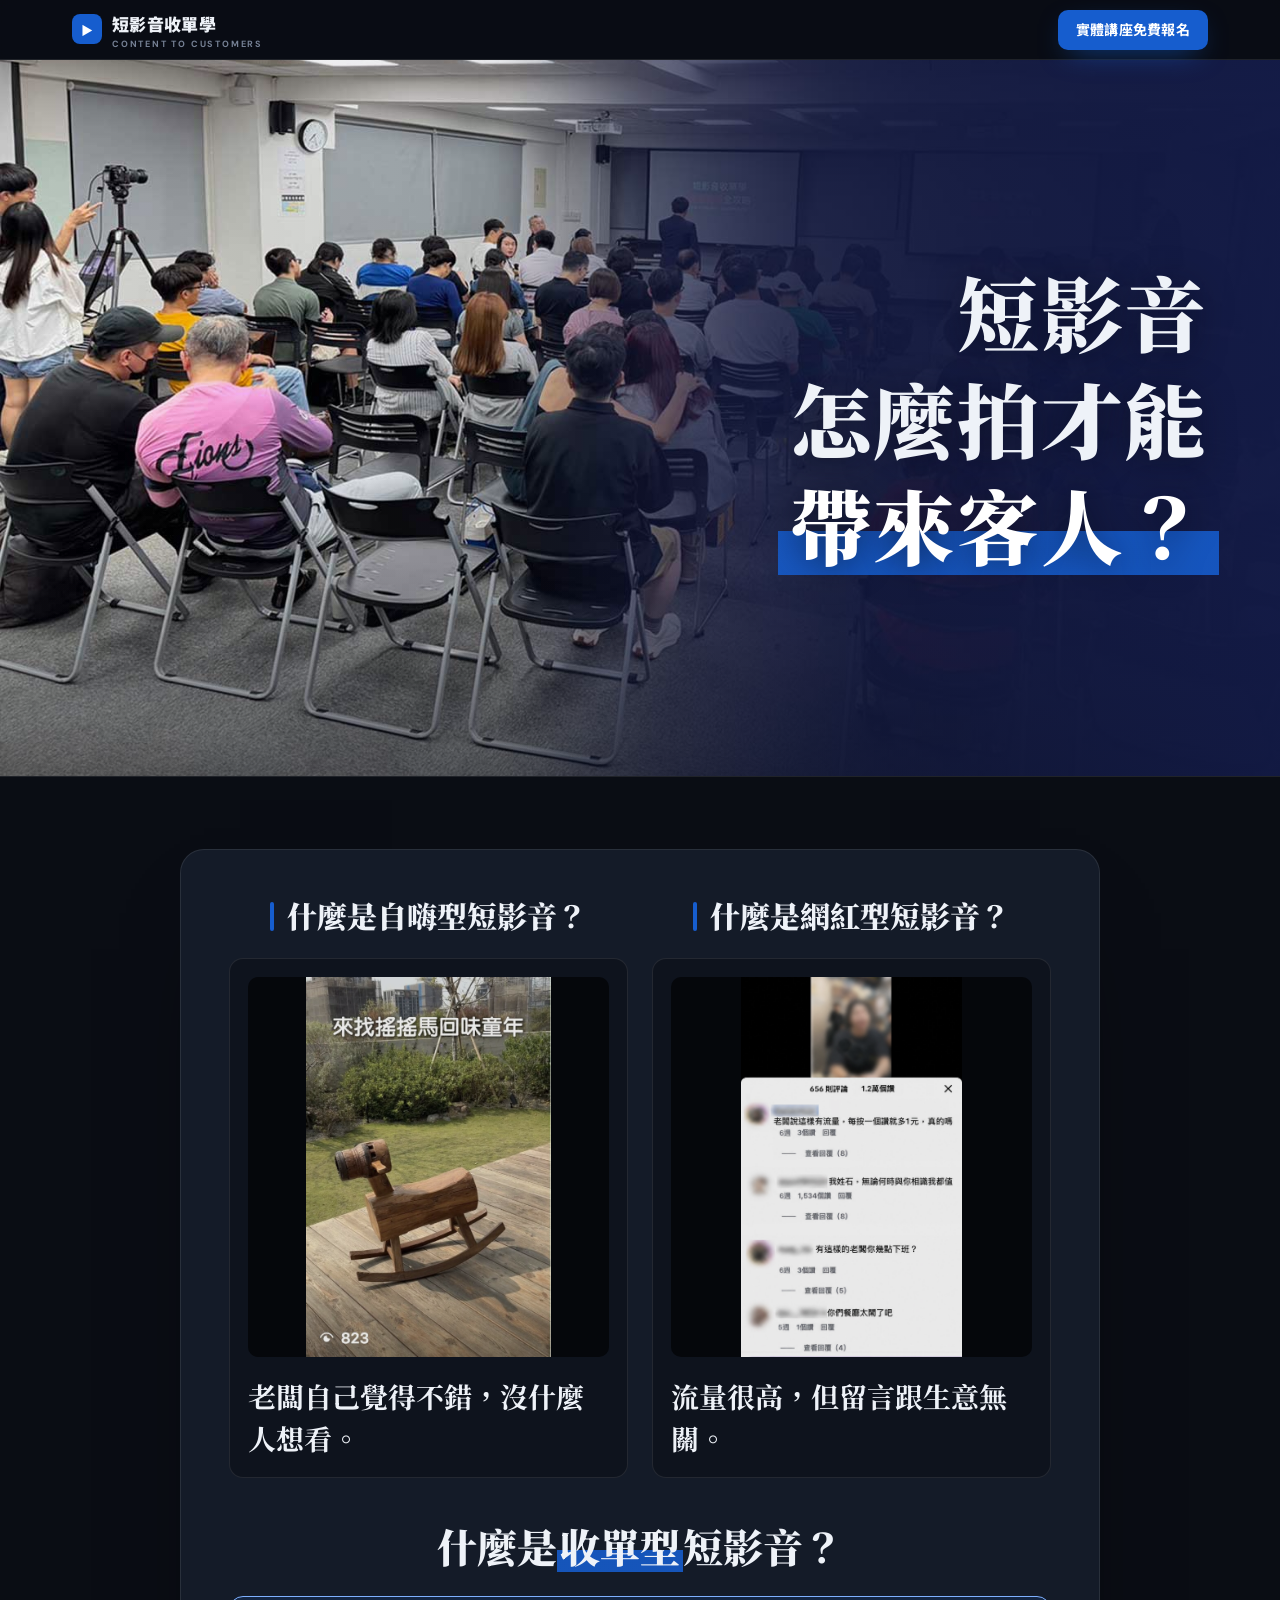
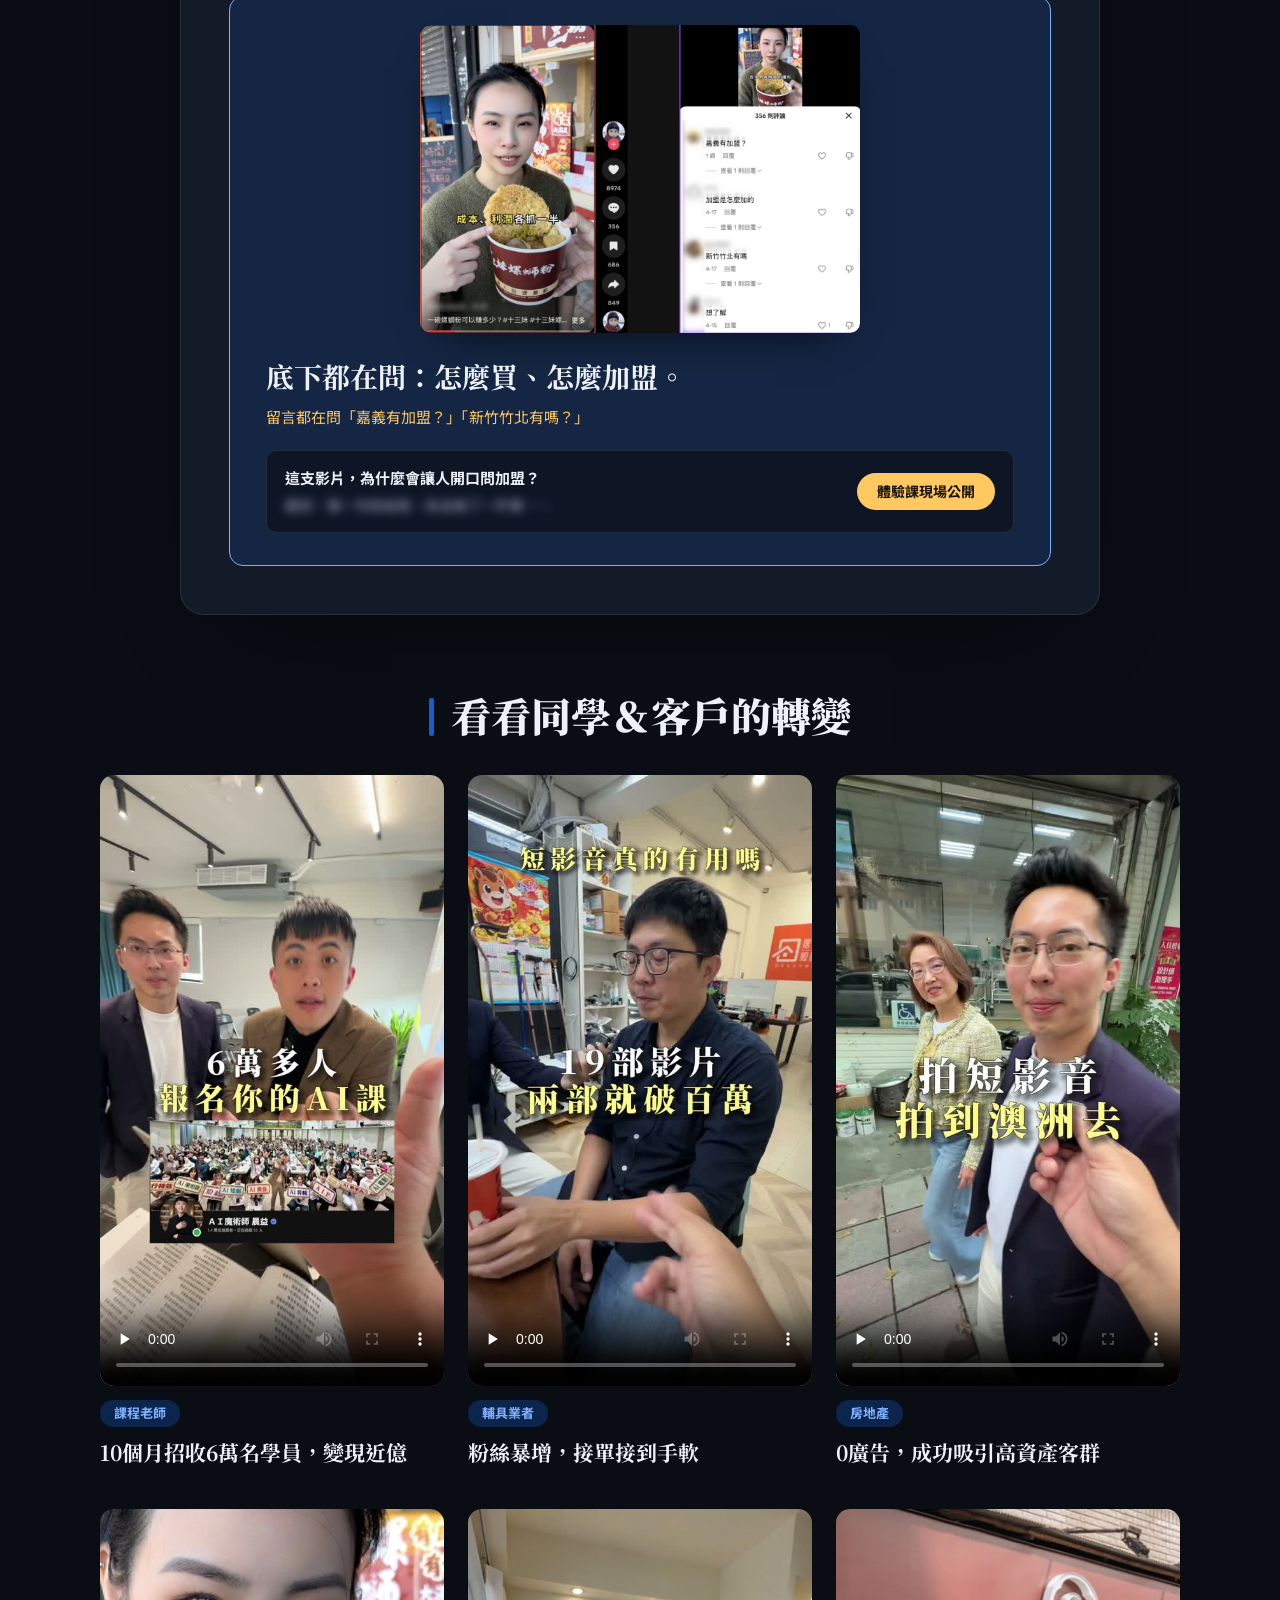
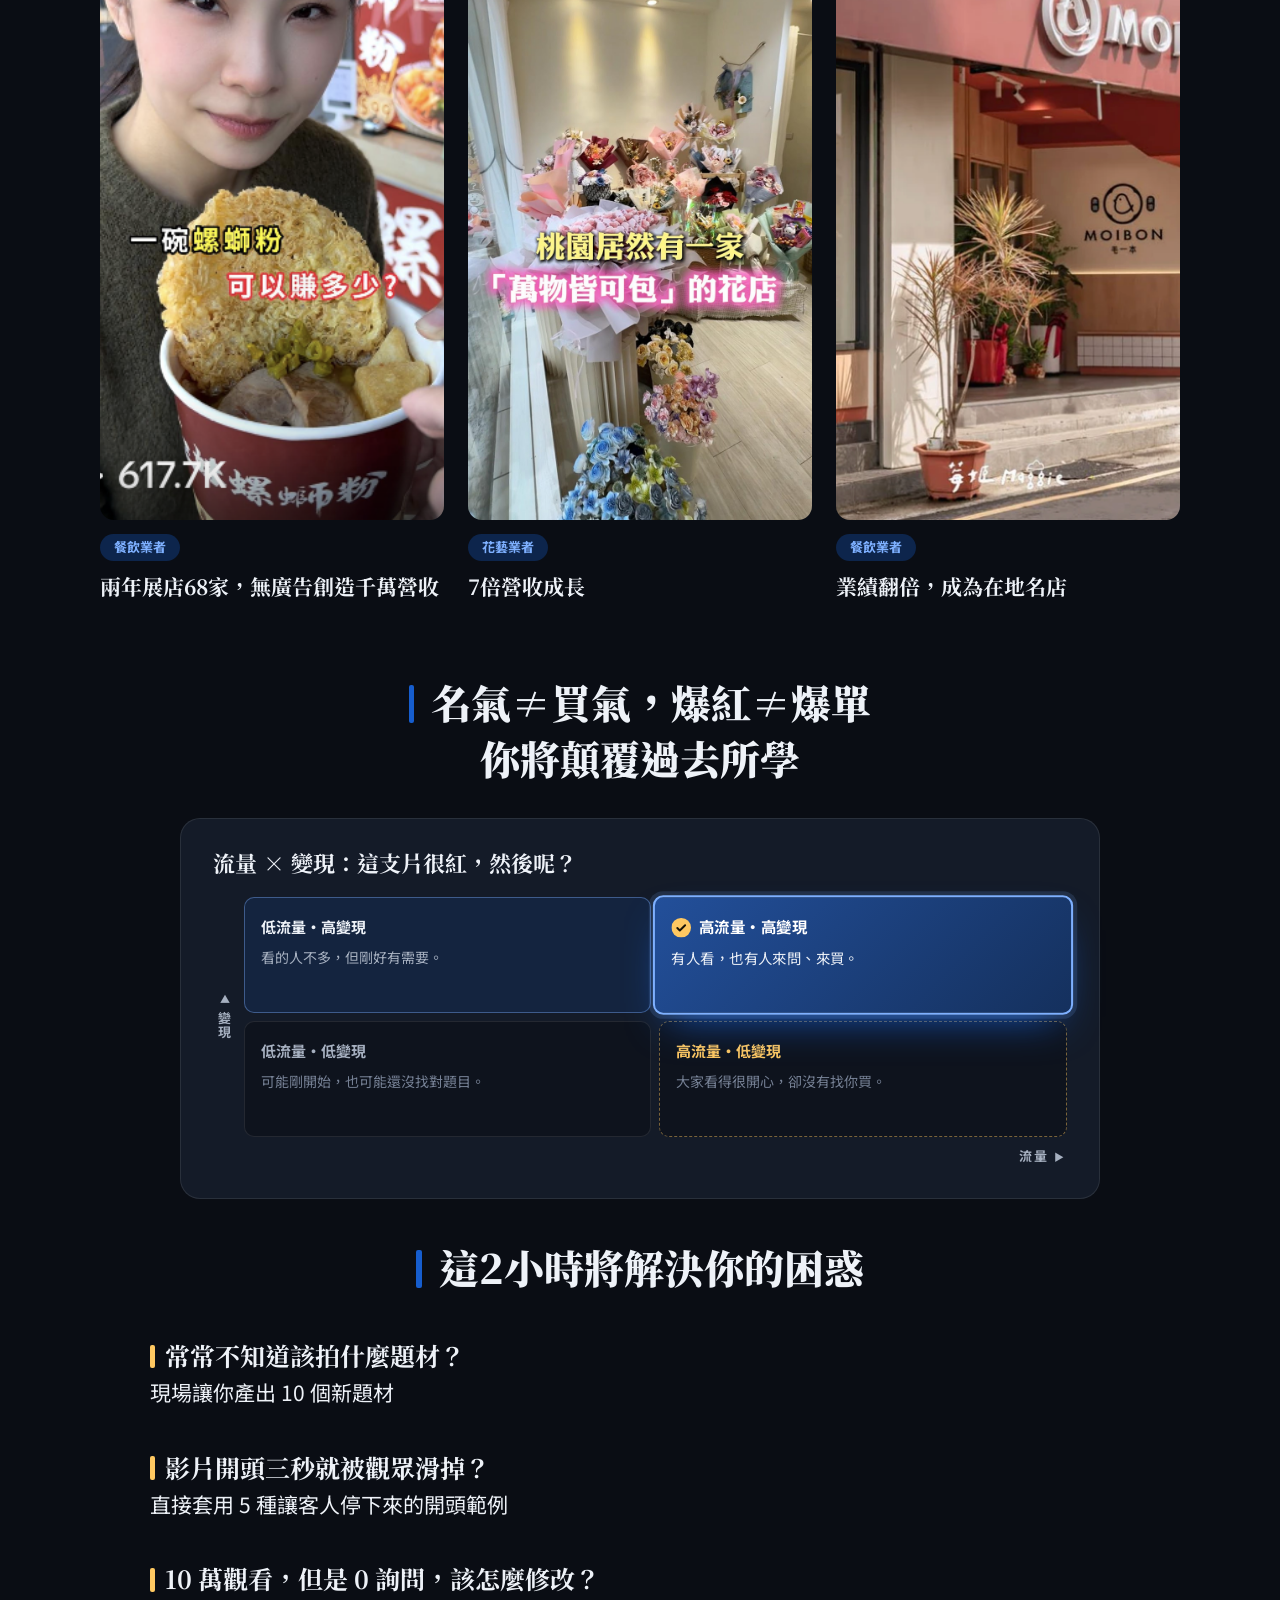
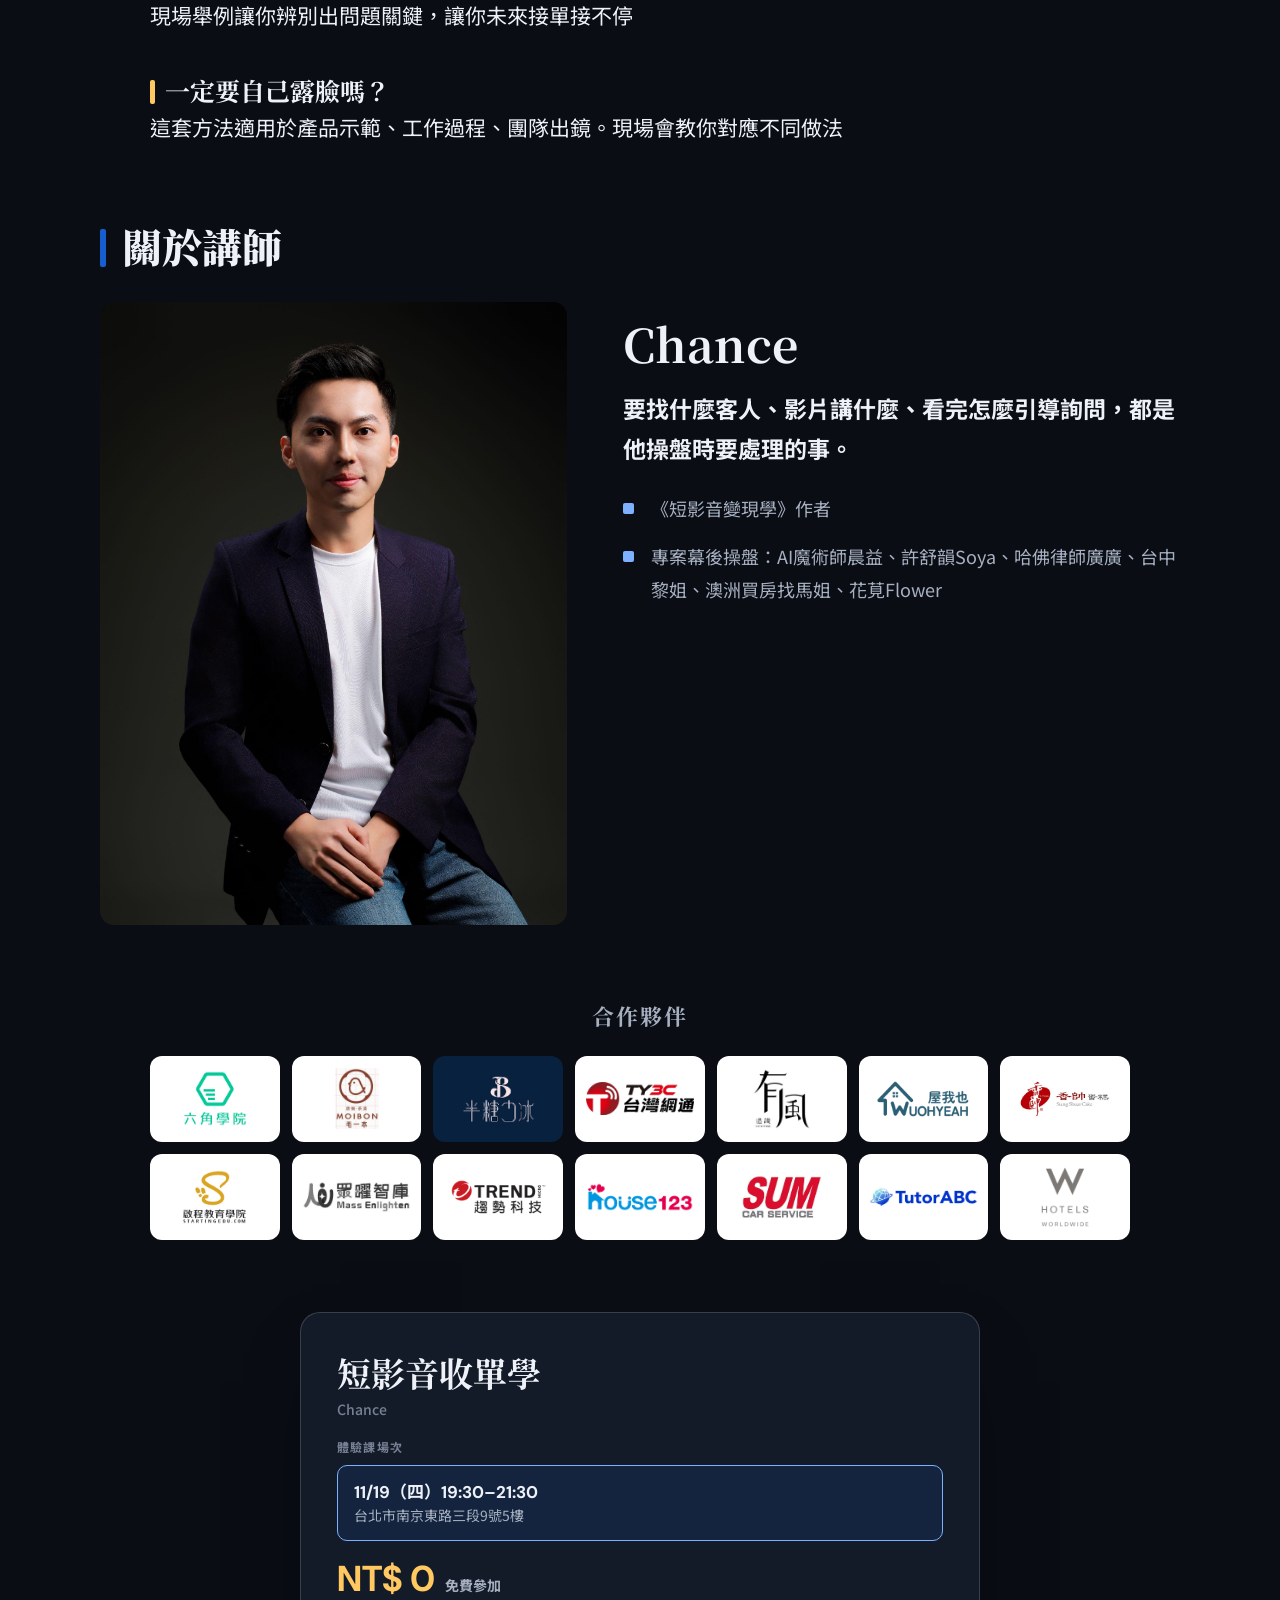
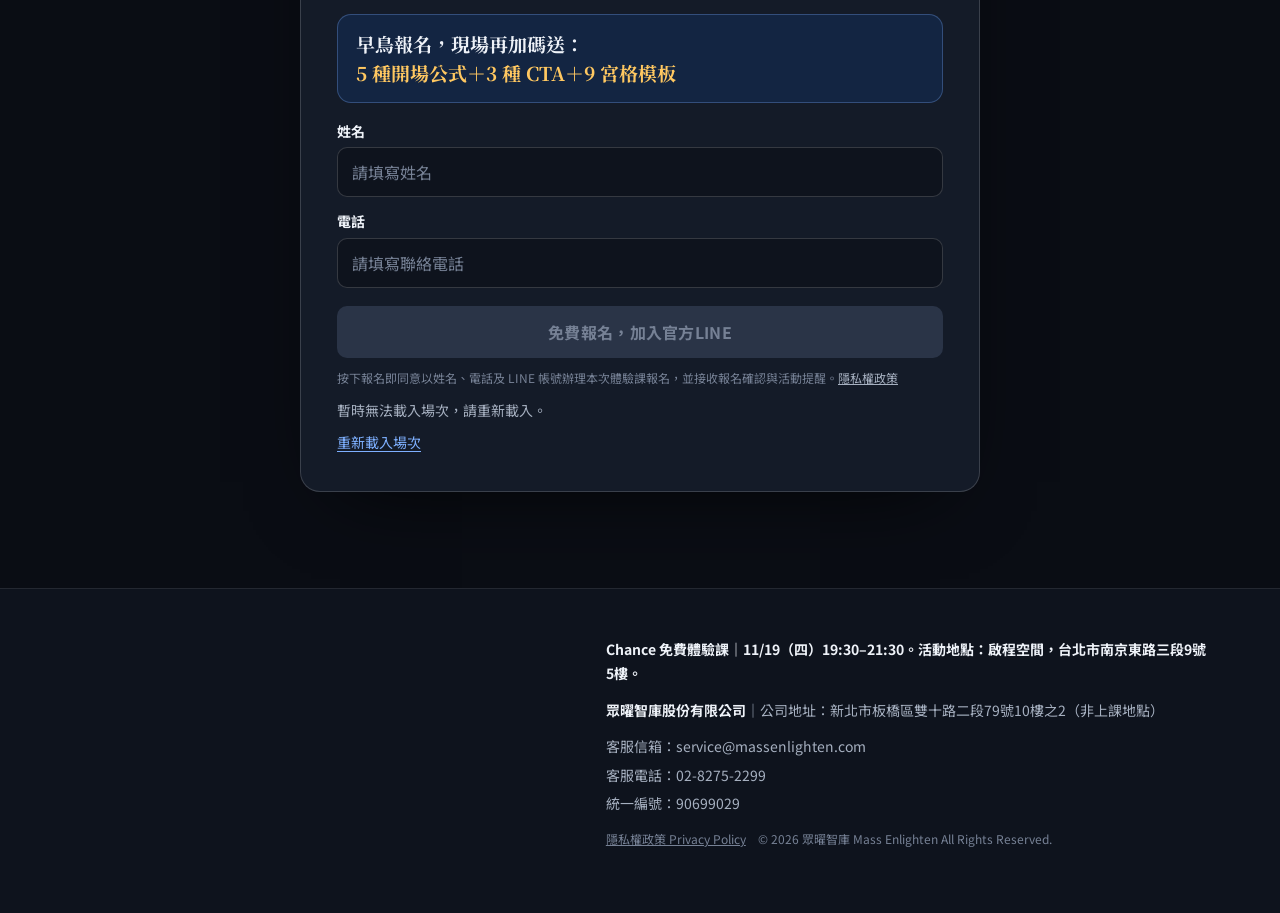
==== commit 777aba9a: "Redesign the Chance page to the new mock; phones snap one block per screen Desktop follows the new s" ====
--- a/index.html
+++ b/index.html
@@ -1,7 +1,7 @@
 <!doctype html>
 <html lang="zh-Hant">
 <head>
-  <meta charset="UTF-8"><meta name="viewport" content="width=device-width, initial-scale=1">
+  <meta charset="UTF-8"><meta name="viewport" content="width=device-width, initial-scale=1, viewport-fit=cover">
   <meta name="theme-color" content="#0A0D14">
   <title>Chance 免費體驗課｜11/19 短影音收單學</title>
   <meta name="description" content="11/19（四）19:30–21:30，跟 Chance 學怎麼選題、介紹產品，讓客人來問。免費體驗課｜台北市南京東路三段9號5樓。">
@@ -10,132 +10,128 @@
   <link rel="icon" href="assets/favicon.svg" type="image/svg+xml">
   <link rel="preconnect" href="https://fonts.googleapis.com"><link rel="preconnect" href="https://fonts.gstatic.com" crossorigin>
   <link rel="stylesheet" href="https://fonts.googleapis.com/css2?family=DM+Sans:wght@500;700&family=Noto+Sans+TC:wght@400;500;700;900&family=Noto+Serif+TC:wght@700;900&display=swap">
-  <link rel="stylesheet" href="styles.css?v=20261112-mobilefix">
-  <script type="module" src="app.js?v=20261112-logic2"></script>
+  <link rel="stylesheet" href="styles.css?v=20261116-redesign">
+  <script type="module" src="app.js?v=20261116-redesign"></script>
 </head>
 <body>
 <a class="skip-link" href="#main">跳至主要內容</a>
 
+<!-- On phones every element marked .snap is one full-screen block that the page snaps to.
+     The header and the hero together form the first block. -->
 <header class="site-header">
   <div class="wrap header-row">
     <a href="#top" class="brand" aria-label="短影音收單學首頁"><span class="brand-icon" aria-hidden="true">▶</span><span>短影音收單學<small>CONTENT TO CUSTOMERS</small></span></a>
-    <a class="btn btn-small" href="#enroll">免費報名</a>
+    <a class="btn btn-small header-cta" href="#enroll"><span>實體講座</span><span>免費報名</span></a>
   </div>
 </header>
 
 <main id="main">
-  <!-- 1. Course hero -->
+  <!-- 1. 主視覺 -->
   <section class="hero" id="top">
     <div class="hero-bg" aria-hidden="true"></div>
-    <div class="wrap hero-grid">
-      <div class="hero-copy">
-        <p class="hero-kicker"><span>短影音收單學</span><span>Chance 免費體驗課</span></p>
-        <h1>短影音，<br><em>怎麼拍才有客人？</em></h1>
-        <p class="hero-sub">題目怎麼選、產品怎麼講、看完怎麼讓客人來問。<br><strong>這兩小時，Chance 教你怎麼做。</strong></p>
-        <ul class="hero-meta" aria-label="體驗課資訊">
-          <li><span class="meta-label">日期</span><strong>11/19（四）19:30–21:30</strong></li>
-          <li><span class="meta-label">地點</span><strong>台北・啟程空間</strong><small>南京東路三段9號5樓</small></li>
-          <li><span class="meta-label">費用</span><strong>免費體驗課</strong></li>
-        </ul>
-        <div class="hero-mentor">
-          <img src="assets/chance.jpg" alt="" width="48" height="48">
-          <p><strong>Chance</strong><span>眾曜智庫 行銷顧問・《短影音變現學》作者</span></p>
-        </div>
-      </div>
-      <div class="hero-visual">
-        <img src="assets/chance-cutout.png" alt="講師 Chance" fetchpriority="high" width="1073" height="1465">
-      </div>
-    </div>
-  </section>
-
-  <!-- 2. Section tabs -->
-  <nav class="tabs" aria-label="頁面分區">
-    <div class="wrap tabs-row">
-      <a href="#intro">體驗課簡介</a><a href="#logic">收單邏輯</a><a href="#learn">學到什麼</a><a href="#voices">客戶見證</a><a href="#cases">操盤案例</a><a href="#mentor">關於講師</a><a href="#faq">常見問題</a>
-    </div>
-  </nav>
-
-  <div class="wrap course-layout">
-    <!-- 3. Registration rail (sticky on desktop, right after hero on mobile) -->
-    <aside class="enroll-rail" id="enroll" aria-labelledby="enroll-title">
-      <div class="enroll-card">
-        <div class="card-body">
-          <span class="card-badge"><span class="dot" aria-hidden="true"></span>免費體驗課</span>
-          <h2 id="enroll-title">短影音收單學<small>億萬變現全攻略 · Chance</small></h2>
-
-          <p class="card-label">體驗課場次</p>
-          <div class="session-chip" aria-current="true"><strong>11/19（四）19:30–21:30</strong><span>啟程空間・台北市南京東路三段9號5樓</span></div>
-
-          <div class="countdown" id="countdown" hidden>
-            <span class="countdown-label">距離開講</span>
-            <span class="countdown-units" role="timer" aria-live="off"><span><b data-unit="d">0</b>天</span><span><b data-unit="h">00</b>時</span><span><b data-unit="m">00</b>分</span><span><b data-unit="s">00</b>秒</span></span>
-          </div>
-
-          <div class="price-row">
-            <s id="offer-original" hidden></s>
-            <strong>NT$ 0</strong><span>免費參加</span>
-          </div>
-
-          <form id="registration-form">
-            <div class="registration-fields" id="registration-fields">
-              <label for="registration-name">姓名</label><input id="registration-name" name="name" autocomplete="name" maxlength="80" placeholder="請填寫姓名" required>
-              <label for="registration-phone">電話</label><input id="registration-phone" name="phone" type="tel" autocomplete="tel" maxlength="24" placeholder="請填寫聯絡電話" required>
-              <button class="btn btn-block" id="registration-submit" type="submit" disabled>免費報名，保留座位</button>
-              <p class="registration-consent">按下報名即同意以姓名、電話及 LINE 帳號辦理本次體驗課報名，並接收報名確認與活動提醒。<a href="https://www.massenlighten.com/privacy" target="_blank" rel="noopener noreferrer">隱私權政策</a></p>
-            </div>
-            <p id="registration-status" class="registration-status" role="status" aria-live="polite">正在確認報名場次…</p>
-            <button class="text-link registration-retry" id="registration-retry" type="button" hidden>重新載入場次</button>
-            <a id="registration-line" class="text-link" href="https://line.me/R/ti/p/@636xbvux" hidden>加入 Chance 官方 LINE</a>
-          </form>
-          <noscript><p class="registration-status">請開啟瀏覽器的 JavaScript，才能載入正式報名場次。</p></noscript>
-
-          <p class="proof" id="offer-attendees" hidden></p>
-        </div>
-      </div>
-    </aside>
-
-    <div class="course-main">
-      <!-- 體驗課簡介 -->
-      <section id="intro" class="block">
-        <h2 class="block-title">體驗課簡介</h2>
-
-        <h3 class="sub-title">想靠短影音做生意，你也遇過這些嗎？</h3>
-        <ul class="pains">
-          <li><strong>有人看，沒人問。</strong><p>大家都在留言「好好笑」，卻沒人問價格、地址或怎麼買。</p></li>
-          <li><strong>明天又要拍什麼？</strong><p>跟過熱門題目，也試過別人的拍法，還是不知道自己的產品適合拍什麼。</p></li>
-          <li><strong>錢花了，效果呢？</strong><p>拍攝、剪輯、廣告都花了錢，卻沒多幾個客人。這支影片，到底拍給誰看？</p></li>
-        </ul>
-
-        <blockquote class="callout"><p>成功是有方法的。<br><em>把方法學回去。</em></p><footer>這堂體驗課，就從這幾個問題開始講。</footer></blockquote>
-      </section>
-      <!-- 收單邏輯：圖像示意（內容出自 Chance《短影音收單學》簡報） -->
-      <section id="logic" class="block">
-        <h2 class="block-title">Chance 怎麼看一支短影音？</h2>
-        <p class="block-lead">以下幾張圖出自 Chance 的課堂簡報。完整的判斷方法，體驗課現場一張一張拆給你。</p>
-
+    <div class="wrap hero-inner">
+      <h1>短影音<br>怎麼拍才能<br><em>帶來客人？</em></h1>
+    </div>
+    <a class="scroll-cue m-only" href="#types" aria-label="往下看內容"><span aria-hidden="true"></span></a>
+  </section>
+
+  <!-- 2. 三種短影音（截圖出自 Chance《短影音收單學》簡報） -->
+  <section class="section" id="types" aria-label="三種短影音">
+    <div class="wrap">
+      <div class="panel">
+        <!-- On phones the first two kinds sit side by side in one snap block. -->
+        <div class="kind-pair snap">
+        <article class="kind">
+          <h2 class="block-title">什麼是<span class="nw">自嗨型短影音？</span></h2>
+          <div class="kind-card">
+            <div class="kind-shot"><img src="assets/logic/type-self.jpg" alt="自嗨型短影音截圖：觀看數 823" width="600" height="929" loading="lazy"></div>
+            <div class="kind-text">
+              <h3>老闆自己覺得不錯，<br>沒什麼人想看。</h3>
+            </div>
+          </div>
+        </article>
+
+        <article class="kind">
+          <h2 class="block-title">什麼是<span class="nw">網紅型短影音？</span></h2>
+          <div class="kind-card">
+            <div class="kind-shot"><img src="assets/logic/type-viral-v2.jpg" alt="網紅型短影音截圖：656 則評論、1.2 萬個讚，留言都在開玩笑" width="956" height="1645" loading="lazy"></div>
+            <div class="kind-text">
+              <h3>流量很高，但留言跟生意無關。</h3>
+            </div>
+          </div>
+        </article>
+
+        </div>
+
+        <article class="kind is-key snap">
+          <h2 class="block-title no-bar">什麼是<em>收單型</em>短影音？</h2>
+          <div class="kind-card">
+            <div class="kind-shot"><img src="assets/logic/type-order.jpg" alt="收單型短影音截圖：留言在問加盟與地點" width="1200" height="841" loading="lazy"></div>
+            <div class="kind-text">
+              <h3>底下都在問：怎麼買、怎麼加盟。</h3>
+              <p class="kind-note">留言都在問「嘉義有加盟？」「新竹竹北有嗎？」</p>
+              <div class="kind-lock">
+                <div><strong>這支影片，為什麼會讓人開口問加盟？</strong><p aria-hidden="true">題目、第一句和結尾，各自做了一件事……</p></div>
+                <em>體驗課現場公開</em>
+              </div>
+            </div>
+          </div>
+        </article>
+      </div>
+    </div>
+  </section>
+
+  <!-- 3. 同學與客戶的轉變：見證影片 + 操盤案例 -->
+  <section class="section" id="voices">
+    <div class="wrap">
+      <div class="snap alt voices-snap">
+        <h2 class="block-title">看看同學＆客戶的轉變</h2>
+        <!-- On phones: videos on the top row, cases on the bottom row, all on one screen -->
+        <div class="voice-grid">
+          <article class="voice">
+            <video controls playsinline preload="none" poster="assets/testimonials/chance1-4.jpg" aria-label="10個月招收6萬名學員，變現近億"><source src="assets/testimonials/chance1-4.mp4" type="video/mp4">你的瀏覽器不支援影片播放。</video>
+            <span class="pill">課程老師</span>
+            <h3>10個月招收6萬名學員，變現近億</h3>
+          </article>
+          <article class="voice">
+            <video controls playsinline preload="none" poster="assets/testimonials/chance1-2.jpg" aria-label="粉絲暴增，接單接到手軟"><source src="assets/testimonials/chance1-2.mp4" type="video/mp4">你的瀏覽器不支援影片播放。</video>
+            <span class="pill">輔具業者</span>
+            <h3>粉絲暴增，接單接到手軟</h3>
+          </article>
+          <article class="voice">
+            <video controls playsinline preload="none" poster="assets/testimonials/chance1-3.jpg" aria-label="0廣告，成功吸引高資產客群"><source src="assets/testimonials/chance1-3.mp4" type="video/mp4">你的瀏覽器不支援影片播放。</video>
+            <span class="pill">房地產</span>
+            <h3>0廣告，成功吸引高資產客群</h3>
+          </article>
+          <!-- 操盤案例：排版與上面三支影片一致（直式圖、標籤、標題） -->
+          <article class="voice is-case" id="cases">
+            <div class="voice-img"><img src="assets/thirteen.png" alt="十三妹螺螄粉案例" loading="lazy"></div>
+            <span class="pill">餐飲業者</span>
+            <h3>兩年展店68家，無廣告創造千萬營收</h3>
+          </article>
+          <article class="voice is-case">
+            <div class="voice-img"><img class="is-flower" src="assets/flower-shop.jpg" alt="花莧Flower 案例" loading="lazy"></div>
+            <span class="pill">花藝業者</span>
+            <h3>7倍營收成長</h3>
+          </article>
+          <article class="voice is-case">
+            <div class="voice-img"><img src="assets/moibon.png" alt="毛一本案例" loading="lazy"></div>
+            <span class="pill">餐飲業者</span>
+            <h3>業績翻倍，成為在地名店</h3>
+          </article>
+        </div>
+      </div>
+
+    </div>
+  </section>
+
+  <!-- 4. 流量 × 變現、測驗、現場帶走什麼 -->
+  <section class="section" id="logic">
+    <div class="wrap">
+      <div class="snap alt">
+        <h2 class="block-title">名氣≠買氣，爆紅≠爆單<br>你將顛覆過去所學</h2>
         <figure class="fig">
-          <figcaption class="fig-head"><span class="fig-no">圖 01</span><strong>短影音，其實分三種</strong></figcaption>
-          <div class="kinds">
-            <article class="kind">
-              <div class="kind-shot"><img src="assets/logic/type-self.jpg" alt="自嗨型短影音截圖：觀看數 823" width="600" height="929" loading="lazy"></div>
-              <div class="kind-text"><span class="kind-tag">自嗨型</span><h3>老闆自己覺得不錯，沒什麼人想看。</h3><p class="kind-proof">觀看數只有 <b>823</b></p></div>
-            </article>
-            <article class="kind">
-              <div class="kind-shot"><img src="assets/logic/type-viral.jpg" alt="網紅型短影音截圖：1.2 萬個讚，留言在開玩笑" width="1200" height="926" loading="lazy"></div>
-              <div class="kind-text"><span class="kind-tag">網紅型</span><h3>流量很高，但留言跟生意無關。</h3><p class="kind-proof"><b>1.2 萬</b>個讚，留言在聊「犧牲小我，完成大我」</p></div>
-            </article>
-            <article class="kind is-key">
-              <div class="kind-shot"><img src="assets/logic/type-order.jpg" alt="收單型短影音截圖：留言在問加盟與地點" width="1200" height="841" loading="lazy"></div>
-              <div class="kind-text"><span class="kind-tag">收單型</span><h3>底下都在問：怎麼買、怎麼加盟。</h3><p class="kind-proof"><b>356</b> 則評論：「嘉義有加盟？」「新竹竹北有嗎？」</p>
-                <div class="kind-lock"><span>這支影片，為什麼會讓人開口問加盟？</span><p aria-hidden="true">題目、第一句和結尾，各自做了一件事……</p><em>體驗課現場公開</em></div>
-              </div>
-            </article>
-          </div>
-          <p class="fig-note">名氣不等於買氣，流量不等於生意。<small>截圖出自 Chance 課堂簡報；帳號名稱與頭像已模糊處理。</small></p>
-        </figure>
-
-        <figure class="fig">
-          <figcaption class="fig-head"><span class="fig-no">圖 02</span><strong>流量 × 變現：這支片很紅，然後呢？</strong></figcaption>
+          <figcaption class="fig-head">流量 × 變現：這支片很紅，然後呢？</figcaption>
           <div class="quad-wrap">
             <span class="axis-y" aria-hidden="true">變現</span>
             <div class="quad" role="list">
@@ -146,105 +142,104 @@
             </div>
             <span class="axis-x" aria-hidden="true">流量</span>
           </div>
-          <p class="fig-note">粉絲的「數量」不是重點，粉絲的「純度」才是。<small>你的帳號在哪一格？怎麼往上移，現場講。</small></p>
         </figure>
-
-        <figure class="fig">
-          <figcaption class="fig-head"><span class="fig-no">圖 03</span><strong>台灣短影音，現在走到哪裡了？</strong></figcaption>
-          <svg class="cycle" viewBox="0 0 640 270" role="img" aria-labelledby="cycle-title">
-            <title id="cycle-title">市場週期：開發期、導入期、成長期、成熟期、衰退期，台灣正從成長期走進成熟期</title>
-            <g class="cycle-grid"><line x1="130" y1="20" x2="130" y2="232"/><line x1="250" y1="20" x2="250" y2="232"/><line x1="380" y1="20" x2="380" y2="232"/><line x1="520" y1="20" x2="520" y2="232"/><line x1="12" y1="232" x2="628" y2="232"/></g>
-            <path class="cycle-line" d="M20,226 C140,223 200,190 260,140 C300,100 340,60 420,50 C500,40 540,70 620,150"/>
-            <circle class="cycle-dot-halo" cx="420" cy="50" r="16"/><circle class="cycle-dot" cx="420" cy="50" r="7"/>
-            <text class="cycle-flag" x="420" y="24" text-anchor="middle">台灣現在在這裡</text>
-            <g class="cycle-labels"><text x="70" y="256" text-anchor="middle">開發期</text><text x="190" y="256" text-anchor="middle">導入期</text><text x="315" y="256" text-anchor="middle">成長期</text><text x="450" y="256" text-anchor="middle">成熟期</text><text x="575" y="256" text-anchor="middle">衰退期</text></g>
-          </svg>
-          <div class="cycle-notes">
-            <p><b>結束的紅利</b>隨便對嘴、跟風跳舞就換到百萬觀看的時代，過去了。</p>
-            <p><b>正要開始的紅利</b>實體店家、傳統產業、To B 生意：受眾小但精準，正是收單型短影音最強的地方。</p>
-          </div>
-        </figure>
-      </section>
-
-      <!-- 學到什麼 -->
-      <section id="learn" class="block">
-        <h2 class="block-title">免費來聽這兩小時，你會學到什麼？</h2>
-        <ol class="learn-list">
-          <li><span class="tag">01 客人</span><h3>想要什麼客人，就該拍什麼題目。</h3><p>先決定想找什麼客人，再選影片題目。</p></li>
-          <li><span class="tag">02 題目</span><h3>沒題材？從客人常問的問題開始。</h3><p>把客人常問、常誤會的事，變成拍不完的題材。</p></li>
-          <li><span class="tag">03 開頭</span><h3>第一句怎麼講，客人才會停下來？</h3><p>第一句就講客人在意的事，讓人願意繼續看。</p></li>
-          <li><span class="tag">04 產品</span><h3>你的產品很好，客人為什麼沒感覺？</h3><p>把產品特色，講成客人想買的理由。</p></li>
-          <li><span class="tag">05 信任</span><h3>客人還不相信你，影片能拍什麼？</h3><p>拍工作現場、示範產品、分享案例，回答客人的疑慮。</p></li>
-          <li><span class="tag">06 詢問</span><h3>影片看完了，怎麼讓客人來問？</h3><p>影片最後怎麼說，才能讓人加 LINE、預約或來店裡？</p></li>
-        </ol>
-
-        <h3 class="sub-title" id="audience">這場適合誰？</h3>
-        <ul class="audience">
-          <li><strong>開店的你</strong><p>想讓附近以外的人知道你，願意專程來店裡。</p></li>
-          <li><strong>賣課程、做顧問的你</strong><p>知道自己能幫客人，但不知道影片要怎麼講，才會有人來問。</p></li>
-          <li><strong>想拓展市場的你</strong><p>想找加盟主、經銷商，需要吸引會認真談合作的人。</p></li>
-          <li><strong>負責公司行銷的你</strong><p>每個月都有影片要交，也需要知道哪些內容對生意有幫助。</p></li>
+      </div>
+
+
+      <div class="snap alt" id="gains">
+        <h2 class="block-title">這2小時將解決你的困惑</h2>
+        <ul class="gains">
+          <li><strong>常常不知道該拍什麼題材？</strong><p>現場讓你產出 10 個新題材</p></li>
+          <li><strong>影片開頭三秒就被觀眾滑掉？</strong><p>直接套用 5 種讓客人停下來的開頭範例</p></li>
+          <li><strong>10 萬觀看，但是 0 詢問，該怎麼修改？</strong><p>現場舉例讓你辨別出問題關鍵，讓你未來接單接不停</p></li>
+          <li><strong>一定要自己露臉嗎？</strong><p>這套方法適用於產品示範、工作過程、團隊出鏡。現場會教你對應不同做法</p></li>
         </ul>
-        <p class="fine">本場會講選題、內容做法與實際案例，不包含剪輯軟體的操作教學。</p>
-      </section>
-
-      <!-- 客戶見證 -->
-      <section id="voices" class="block">
-        <h2 class="block-title">跟 Chance 合作之後，他們怎麼說？</h2>
-        <p class="block-lead">客戶親自分享。點影片播放。</p>
-        <div class="voice-grid">
-          <article class="voice"><video controls playsinline preload="none" poster="assets/testimonials/chance1-2.jpg" aria-label="老人輔具，也能做出數倍營收"><source src="assets/testimonials/chance1-2.mp4" type="video/mp4">你的瀏覽器不支援影片播放。</video><h3>老人輔具，也能做出數倍營收</h3><p>冷門議題怎麼拍？聽輔具業者分享合作後的生意變化。</p></article>
-          <article class="voice"><video controls playsinline preload="none" poster="assets/testimonials/chance1-3.jpg" aria-label="房地產業主，邀 Chance 到歐洲拍片"><source src="assets/testimonials/chance1-3.mp4" type="video/mp4">你的瀏覽器不支援影片播放。</video><h3>房地產業主，邀 Chance 到歐洲拍片</h3><p>從房地產的生意出發，業主為什麼決定請他出國拍短影音？</p></article>
-          <article class="voice"><video controls playsinline preload="none" poster="assets/testimonials/chance1-4.jpg" aria-label="擁有 6 萬多名學生的 AI 課程老師"><source src="assets/testimonials/chance1-4.mp4" type="video/mp4">你的瀏覽器不支援影片播放。</video><h3>擁有 6 萬多名學生的 AI 課程老師</h3><p>AI 課程怎麼讓更多人願意報名？聽老師親自分享。</p></article>
-        </div>
-      </section>
-
-      <!-- 操盤案例 -->
-      <section id="cases" class="block">
-        <h2 class="block-title">這些老闆拍了短影音，生意有什麼改變？</h2>
-        <div class="case-grid">
-          <article class="case"><div class="case-img"><img src="assets/thirteen.png" alt="十三妹螺螄粉案例" loading="lazy"><span>加盟品牌</span></div><div class="case-body"><h3>十三妹螺螄粉</h3><p class="case-stat"><strong>68 家</strong><span>兩年展店・無廣告創造千萬營收</span></p><p>想找加盟主，影片就要拍給想做生意的人看。</p></div></article>
-          <article class="case"><div class="case-img"><img src="assets/moibon.png" alt="毛一本案例" loading="lazy"><span>餐飲品牌</span></div><div class="case-body"><h3>毛一本</h3><p class="case-stat"><strong>業績翻倍</strong><span>成為在地名店</span></p><p>怎麼讓看到餐點的人，真的想來店裡吃？</p></div></article>
-          <article class="case"><div class="case-img"><img src="assets/ai-magician.png" alt="AI 魔術師案例" loading="lazy"><span>課程招生</span></div><div class="case-body"><h3>AI 魔術師</h3><p class="case-stat"><strong>6 萬名學員</strong><span>10 個月・變現近億</span></p><p>課程有內容，還要讓人知道為什麼值得學。</p></div></article>
-          <article class="case"><div class="case-img"><img src="assets/flower-shop.jpg" alt="中原大學周邊花店案例" loading="lazy"><span>實體店家</span></div><div class="case-body"><h3>中原大學周邊花店</h3><p class="case-stat"><strong>7 倍</strong><span>營收成長</span></p><p>店開在巷子裡，也能讓客人專程找過來。</p></div></article>
-        </div>
-        <p class="fine">案例成績由講師提供，為個別品牌經驗；實際成果依產品、市場與執行而異。</p>
-      </section>
-
-      <!-- 關於講師 -->
-      <section id="mentor" class="block">
-        <h2 class="block-title">關於講師</h2>
+      </div>
+    </div>
+  </section>
+
+  <!-- 5. 關於講師 -->
+  <section class="section" id="mentor">
+    <div class="wrap">
+      <div class="snap">
+        <h2 class="block-title is-left">關於講師</h2>
         <div class="mentor">
           <img src="assets/chance.jpg" alt="Chance 講師形象照" width="1536" height="2048" loading="lazy">
-          <div>
-            <p class="mentor-name"><strong>Chance</strong><span>眾曜智庫 行銷顧問</span></p>
+          <div class="mentor-head">
+            <p class="mentor-name">Chance</p>
             <p class="mentor-lead">要找什麼客人、影片講什麼、看完怎麼引導詢問，都是他操盤時要處理的事。</p>
-            <ul class="mentor-creds">
-              <li>《短影音變現學》作者</li>
-              <li>品牌操盤經驗：趨勢科技、W Hotel、SUM、TutorABC</li>
-              <li>十三妹螺螄粉、AI 魔術師等專案幕後操盤</li>
-            </ul>
-            <p>一支短影音代操 15,000 元，背後是選題、講產品、讓客人來問的一整套方法。11/19，Chance 拿做過的案例，講當時怎麼想、怎麼拍，還有你自己的產品可以怎麼做。</p>
-          </div>
-        </div>
-        <div class="closing">
-          <p>這場免費。<br>帶著你的問題來，好好聽這兩小時。</p>
-          <a class="btn" href="#enroll">免費報名，保留座位</a>
-        </div>
-      </section>
-
-      <!-- 常見問題 -->
-      <section id="faq" class="block">
-        <h2 class="block-title">常見問題</h2>
-        <div class="faq">
-          <details><summary>還沒開始拍影片，也可以來嗎？</summary><p>可以。從要找什麼客人、適合拍什麼題目開始講。帶著你的產品和客戶常問的問題來，更容易對照自己的情況。</p></details>
-          <details><summary>一定要自己露臉嗎？</summary><p>不一定。產品示範、工作過程、團隊出鏡都可以。課堂上會談不同的做法，重點是選擇適合自己生意、也能持續拍下去的方式。</p></details>
-          <details><summary>會教拍攝和剪輯軟體嗎？</summary><p>這兩小時主要講選題、影片內容和實際案例，不包含拍攝、剪輯軟體的操作教學。</p></details>
-          <details><summary>在哪裡上課？怎麼報名？</summary><p>2026/11/19（四）19:30–21:30，免費體驗課。地點：啟程空間，台北市南京東路三段9號5樓。在本頁填姓名、電話送出後，會自動開啟 Chance 官方 LINE，加入好友接收報名確認與到場提醒。</p></details>
-        </div>
-      </section>
-    </div>
-  </div>
+          </div>
+          <ul class="mentor-creds">
+            <li>《短影音變現學》作者</li>
+            <li>專案幕後操盤：AI魔術師晨益、許舒韻Soya、哈佛律師廣廣、台中黎姐、澳洲買房找馬姐、花莧Flower</li>
+          </ul>
+        </div>
+
+        <!-- On phones the mentor and the partner logos share one snap block. -->
+        <div class="partners-wrap" id="partners">
+        <!-- 合作廠商 LOGO：每張 LOGO 的寬度已依長寬比換算，讓寬型、直式 LOGO 看起來一樣大。
+             新增或替換 LOGO 時，寬度可參考同比例的既有 LOGO。 -->
+        <h2 class="partners-title">合作夥伴</h2>
+        <ul class="partners">
+          <li><img src="assets/partners/hexschool.jpg" alt="六角學院" width="326" height="280" style="width:49.4%" loading="lazy"></li>
+          <li><img src="assets/partners/moibon.png" alt="毛一本 MOIBON" width="204" height="280" style="width:34.0%" loading="lazy"></li>
+          <li class="is-dark"><img src="assets/partners/bantang.png" alt="半糖ㄉ冰" width="161" height="106" style="width:56.5%" loading="lazy"></li>
+          <li><img src="assets/partners/ty3c.jpg" alt="台灣網通 TY3C" width="520" height="159" style="width:82.9%" loading="lazy"></li>
+          <li><img src="assets/partners/withwind.jpg" alt="有風造識 WITH WIND" width="261" height="280" style="width:43.5%" loading="lazy"></li>
+          <li><img src="assets/partners/wuohyeah.png" alt="屋我也 WUOHYEAH" width="520" height="208" style="width:72.5%" loading="lazy"></li>
+          <li><img src="assets/partners/siangshuai.jpg" alt="香帥蛋糕" width="520" height="218" style="width:70.8%" loading="lazy"></li>
+          <li><img src="assets/partners/startingedu.jpg" alt="啟程教育學院" width="334" height="280" style="width:50.0%" loading="lazy"></li>
+          <li><img src="assets/partners/massenlighten.jpg" alt="眾曜智庫 Mass Enlighten" width="520" height="155" style="width:83.9%" loading="lazy"></li>
+          <li><img src="assets/partners/trendmicro.png" alt="趨勢科技 Trend Micro" width="520" height="193" style="width:75.2%" loading="lazy"></li>
+          <li><img src="assets/partners/house123.png" alt="House123" width="486" height="133" style="width:84.0%" loading="lazy"></li>
+          <li><img src="assets/partners/sum.jpg" alt="SUM Car Service" width="417" height="228" style="width:62.0%" loading="lazy"></li>
+          <li><img src="assets/partners/tutorabc.png" alt="TutorABC" width="520" height="106" style="width:84.0%" loading="lazy"></li>
+          <li><img src="assets/partners/whotels.png" alt="W Hotels" width="224" height="280" style="width:37.3%" loading="lazy"></li>
+        </ul>
+        </div>
+      </div>
+    </div>
+  </section>
+
+  <!-- 6. 報名 -->
+  <section class="section enroll snap" id="enroll" aria-labelledby="enroll-title">
+    <div class="wrap">
+      <div class="enroll-card">
+        <div class="card-body">
+          <h2 id="enroll-title">短影音收單學<small>Chance</small></h2>
+
+          <p class="card-label">體驗課場次</p>
+          <div class="session-chip" aria-current="true"><strong>11/19（四）19:30–21:30</strong><span>台北市南京東路三段9號5樓</span></div>
+
+          <div class="countdown" id="countdown" hidden>
+            <span class="countdown-label">距離開講</span>
+            <span class="countdown-units" role="timer" aria-live="off"><span><b data-unit="d">0</b>天</span><span><b data-unit="h">00</b>時</span><span><b data-unit="m">00</b>分</span><span><b data-unit="s">00</b>秒</span></span>
+          </div>
+
+          <div class="price-row">
+            <s id="offer-original" hidden></s>
+            <strong>NT$ 0</strong><span>免費參加</span>
+          </div>
+          <p class="bonus">早鳥報名，現場再加碼送：<span>5 種開場公式＋3 種 CTA＋9 宮格模板</span></p>
+
+          <form id="registration-form">
+            <div class="registration-fields" id="registration-fields">
+              <label for="registration-name">姓名</label><input id="registration-name" name="name" autocomplete="name" maxlength="80" placeholder="請填寫姓名" required>
+              <label for="registration-phone">電話</label><input id="registration-phone" name="phone" type="tel" autocomplete="tel" maxlength="24" placeholder="請填寫聯絡電話" required>
+              <button class="btn btn-block" id="registration-submit" type="submit" disabled>免費報名，加入官方LINE</button>
+              <p class="registration-consent">按下報名即同意以姓名、電話及 LINE 帳號辦理本次體驗課報名，並接收報名確認與活動提醒。<a href="https://www.massenlighten.com/privacy" target="_blank" rel="noopener noreferrer">隱私權政策</a></p>
+            </div>
+            <p id="registration-status" class="registration-status" role="status" aria-live="polite" data-ready-message="">正在確認報名場次…</p>
+            <button class="text-link registration-retry" id="registration-retry" type="button" hidden>重新載入場次</button>
+            <a id="registration-line" class="text-link" href="https://line.me/R/ti/p/@636xbvux" hidden>加入 Chance 官方 LINE</a>
+          </form>
+          <noscript><p class="registration-status">請開啟瀏覽器的 JavaScript，才能載入正式報名場次。</p></noscript>
+
+          <p class="proof" id="offer-attendees" hidden></p>
+        </div>
+      </div>
+    </div>
+  </section>
 </main>
 
 <footer class="site-footer" id="contact">
@@ -263,6 +258,6 @@
   </div>
 </footer>
 
-<div class="mobile-bar"><span>短影音收單學<small>11/19（四）19:30・免費體驗課</small></span><a class="btn btn-small" href="#enroll">免費報名</a></div>
+<div class="mobile-bar"><span>短影音收單學<small>11/19（四）19:30</small></span><a class="btn btn-small" href="#enroll">實體講座免費報名</a></div>
 </body>
 </html>
--- a/styles.css
+++ b/styles.css
@@ -1,18 +1,24 @@
-/* Chance v2 — dark course-page layout. Brand blue kept as the action color. */
+/* Chance — dark one-column course page. Brand blue kept as the action color.
+   Desktop: one continuous column. Phones (≤767px): every .snap element is a full-screen
+   block and the page snaps from block to block. */
 :root{
   --bg:#0A0D14;--bg-2:#0E131D;--surface:#141B28;--surface-2:#1B2434;
   --line:rgba(255,255,255,.09);--line-2:rgba(255,255,255,.16);
   --ink:#EEF2F8;--muted:#A6B0C0;--dim:#768195;
   --accent:#165DCE;--accent-hover:#2C72E6;--accent-text:#7EB0FF;--warm:#FFC861;
+  --placeholder:#FF5A52;
   --radius:14px;--radius-sm:10px;
-  --header-h:60px;--tabs-h:50px;
+  --header-h:60px;--bar-h:62px;
+  --w-wide:1080px;--w-mid:980px;--w-narrow:920px;
+  /* Hero photo. The design uses a photo of the seminar room; swap this one line when that file is added. */
+  --hero-photo:url(assets/hero-seminar.jpg);
   --sans:'Noto Sans TC','DM Sans',-apple-system,BlinkMacSystemFont,sans-serif;
   --serif:'Noto Serif TC','Songti TC',serif;
   --num:'DM Sans','Noto Sans TC',sans-serif;
   color-scheme:dark;
 }
 *{box-sizing:border-box}
-html{-webkit-text-size-adjust:100%;text-size-adjust:100%;scroll-behavior:smooth;scroll-padding-top:calc(var(--header-h) + var(--tabs-h) + 16px)}
+html{-webkit-text-size-adjust:100%;text-size-adjust:100%;scroll-behavior:smooth;scroll-padding-top:calc(var(--header-h) + 20px)}
 body{margin:0;background:var(--bg);color:var(--ink);font-family:var(--sans);font-size:16px;line-height:1.75;-webkit-font-smoothing:antialiased;overflow-x:hidden}
 h1,h2,h3,p,ol,ul,blockquote,figure,dl,dd{margin:0}
 ol,ul{padding:0;list-style:none}
@@ -24,6 +30,7 @@
 .wrap{max-width:1200px;margin:0 auto;padding:0 32px}
 .skip-link{position:absolute;left:16px;top:-60px;z-index:100;background:var(--accent);color:#fff;padding:10px 16px;border-radius:8px}
 .skip-link:focus{top:12px}
+.m-only{display:none}
 
 /* Buttons */
 .btn{display:inline-flex;align-items:center;justify-content:center;gap:10px;min-height:52px;padding:0 26px;border:0;border-radius:var(--radius-sm);background:var(--accent);color:#fff;font-weight:700;font-size:16px;letter-spacing:.02em;cursor:pointer;transition:background .2s,transform .2s,box-shadow .2s;box-shadow:0 10px 30px -12px rgba(22,93,206,.9)}
@@ -39,175 +46,82 @@
 .brand{display:flex;align-items:center;gap:10px;font-weight:900;font-size:17px;letter-spacing:.02em}
 .brand small{display:block;font-family:var(--num);font-size:9px;font-weight:700;letter-spacing:.2em;color:var(--dim);line-height:1.2}
 .brand-icon{display:grid;place-items:center;width:30px;height:30px;border-radius:8px;background:var(--accent);color:#fff;font-size:12px}
-
-/* Hero */
-.hero{position:relative;overflow:hidden;border-bottom:1px solid var(--line)}
-.hero-bg{position:absolute;inset:0;background:linear-gradient(90deg,var(--bg) 0%,rgba(10,13,20,.94) 38%,rgba(10,13,20,.55) 70%,rgba(10,13,20,.8) 100%),linear-gradient(0deg,var(--bg) 0%,transparent 40%),url(assets/hero-background.png) center/cover no-repeat}
-.hero-grid{position:relative;display:grid;grid-template-columns:minmax(0,1.15fr) minmax(0,.85fr);align-items:end;gap:24px;min-height:600px}
-.hero-copy{padding:72px 0 64px}
-.hero-kicker{display:flex;flex-wrap:wrap;gap:8px;margin-bottom:22px}
-.hero-kicker span{padding:5px 12px;border:1px solid var(--line-2);border-radius:999px;background:rgba(10,13,20,.72);font-size:13px;font-weight:700;color:var(--muted)}
-.hero-kicker span:first-child{border-color:transparent;background:rgba(22,93,206,.22);color:var(--accent-text)}
-.hero h1{font-family:var(--serif);font-weight:900;font-size:clamp(38px,5.4vw,66px);line-height:1.18;letter-spacing:.01em}
-.hero h1 em{font-style:normal;color:#fff;background:linear-gradient(transparent 62%,rgba(22,93,206,.75) 62%,rgba(22,93,206,.75) 92%,transparent 92%)}
-.hero-sub{margin-top:22px;max-width:30em;font-size:18px;color:var(--muted);text-wrap:pretty}
-.hero-sub strong{color:var(--ink)}
-.hero-meta{display:flex;flex-wrap:wrap;gap:1px;width:fit-content;max-width:100%;margin-top:32px;border:1px solid var(--line-2);border-radius:var(--radius);background:var(--line-2);overflow:hidden}
-.hero-meta li{flex:1 1 auto;padding:14px 20px;display:flex;flex-direction:column;line-height:1.45;background:#121925}
-.meta-label{font-size:12px;color:var(--dim);font-weight:700;letter-spacing:.1em}
-.hero-meta strong{font-size:16px;white-space:nowrap}
-.hero-meta small{font-size:12px;color:var(--muted)}
-.hero-mentor{display:flex;align-items:center;gap:12px;margin-top:28px}
-.hero-mentor img{width:48px;height:48px;border-radius:50%;object-fit:cover;object-position:top;border:2px solid var(--line-2)}
-.hero-mentor p{display:flex;flex-direction:column;line-height:1.4}
-.hero-mentor span{font-size:13px;color:var(--muted)}
-.hero-visual{align-self:end;display:flex;justify-content:center}
-.hero-visual img{width:100%;max-width:440px;height:auto;-webkit-mask-image:linear-gradient(180deg,#000 78%,transparent);mask-image:linear-gradient(180deg,#000 78%,transparent)}
-
-/* Section tabs */
-.tabs{position:sticky;top:var(--header-h);z-index:40;height:var(--tabs-h);background:rgba(14,19,29,.94);backdrop-filter:blur(12px);-webkit-backdrop-filter:blur(12px);border-bottom:1px solid var(--line)}
-.tabs-row{height:100%;display:flex;gap:4px;overflow-x:auto;scrollbar-width:none}
-.tabs-row::-webkit-scrollbar{display:none}
-.tabs a{flex:none;display:flex;align-items:center;padding:0 16px;font-size:15px;font-weight:500;color:var(--muted);border-bottom:2px solid transparent;transition:color .2s,border-color .2s}
-.tabs a:hover{color:var(--ink)}
-.tabs a[aria-current="true"]{color:var(--ink);border-bottom-color:var(--accent-text);font-weight:700}
-
-/* Two-column course layout */
-.course-layout{display:grid;grid-template-columns:minmax(0,1fr) 372px;gap:56px;align-items:start;padding-top:48px;padding-bottom:96px}
-.course-main{grid-column:1;grid-row:1;min-width:0}
-.enroll-rail,.enroll-card,.kind-text,.kind-shot{min-width:0}
-.enroll-rail{grid-column:2;grid-row:1;position:sticky;top:calc(var(--header-h) + var(--tabs-h) + 20px);scroll-margin-top:calc(var(--header-h) + var(--tabs-h) + 20px)}
-
-/* Registration card */
-.enroll-card{background:var(--surface);border:1px solid var(--line-2);border-radius:18px;box-shadow:0 30px 80px -40px rgba(0,0,0,.9);max-height:calc(100vh - var(--header-h) - var(--tabs-h) - 40px);overflow:auto;overscroll-behavior:contain}
-.card-body{padding:20px 22px 22px}
-.card-badge{display:inline-flex;align-items:center;gap:8px;font-size:13px;font-weight:700;color:var(--warm)}
-.card-badge .dot{width:8px;height:8px;border-radius:50%;background:var(--warm);box-shadow:0 0 0 4px rgba(255,200,97,.18)}
-.enroll-card h2{margin-top:4px;font-family:var(--serif);font-size:24px;line-height:1.3}
-.enroll-card h2 small{display:block;font-family:var(--sans);font-size:13px;font-weight:500;color:var(--dim);margin-top:2px}
-.card-label{margin-top:14px;font-size:12px;font-weight:700;letter-spacing:.1em;color:var(--dim)}
-.session-chip{margin-top:8px;padding:12px 14px;border:1.5px solid var(--accent-text);border-radius:var(--radius-sm);background:rgba(22,93,206,.14);display:flex;flex-direction:column;line-height:1.5}
-.session-chip strong{font-family:var(--num);font-size:16px}
-.session-chip span{font-size:13px;color:var(--muted)}
-.countdown{margin-top:12px;display:flex;flex-wrap:wrap;align-items:center;justify-content:space-between;gap:8px;padding:10px 14px;border-radius:var(--radius-sm);background:var(--bg-2);font-size:13px;color:var(--muted)}
-.countdown-units{display:flex;gap:8px}
-.countdown-units b{font-family:var(--num);font-size:18px;color:var(--ink);margin-right:2px;font-variant-numeric:tabular-nums}
-.price-row{display:flex;align-items:baseline;gap:10px;margin:16px 0 2px}
-.price-row s{font-family:var(--num);color:var(--dim);font-size:15px}
-.price-row strong{font-family:var(--num);font-size:32px;line-height:1;color:var(--warm)}
-.price-row span{font-size:14px;font-weight:700;color:var(--muted)}
-.registration-fields{display:flex;flex-direction:column}
-.registration-fields label{margin-top:10px;margin-bottom:4px;font-size:14px;font-weight:700}
-.registration-fields input{height:46px;padding:0 14px;border:1px solid var(--line-2);border-radius:var(--radius-sm);background:var(--bg-2);font-size:16px;transition:border-color .2s,box-shadow .2s}
-.registration-fields input::placeholder{color:var(--dim)}
-.registration-fields input:focus{outline:none;border-color:var(--accent-text);box-shadow:0 0 0 3px rgba(126,176,255,.25)}
-.registration-fields .btn{margin-top:16px}
-.registration-consent{margin-top:10px;font-size:12px;line-height:1.6;color:var(--dim)}
-.registration-consent a{color:var(--muted);text-decoration:underline}
-.registration-status{margin-top:12px;font-size:14px;line-height:1.65;color:var(--muted)}
-.registration-status:empty{display:none}
-#registration-form .text-link{display:inline-block;margin-top:8px}
-#registration-form [hidden]{display:none}
-.proof{margin-top:14px;padding-top:14px;border-top:1px solid var(--line);font-size:14px;color:var(--muted)}
-.proof strong{color:var(--ink);font-family:var(--num)}
-
-/* Content blocks */
-.block{padding:56px 0;border-top:1px solid var(--line)}
-.block:first-child{padding-top:0;border-top:0}
-.block-title{font-family:var(--serif);font-size:clamp(26px,3vw,34px);line-height:1.35;padding-left:16px;border-left:4px solid var(--accent)}
-.block-lead{margin-top:10px;color:var(--muted)}
-.sub-title{margin:40px 0 18px;font-size:20px;line-height:1.5}
-.block-title+.sub-title{margin-top:32px}
+.site-header .btn{flex:none;white-space:nowrap}
+.header-cta{gap:0}
+.brand{min-width:0}
+
+/* Hero: photo on the left, headline on the right */
+.hero{position:relative;overflow:hidden;display:flex;min-height:clamp(480px,56vw,calc(100vh - var(--header-h)));border-bottom:1px solid var(--line)}
+.hero-bg{position:absolute;inset:0;background:linear-gradient(90deg,rgba(10,13,20,0) 0%,rgba(14,19,48,.1) 40%,rgba(17,24,64,.55) 66%,rgba(18,26,71,.85) 100%),linear-gradient(0deg,rgba(10,13,20,.55) 0%,transparent 30%),var(--hero-photo) left center/cover no-repeat}
+.hero-inner{position:relative;width:100%;display:flex;align-items:center;justify-content:flex-end;padding-top:48px;padding-bottom:48px}
+.hero h1{font-family:var(--serif);font-weight:900;font-size:clamp(44px,6.4vw,100px);line-height:1.3;letter-spacing:.02em;text-align:right;text-shadow:0 4px 32px rgba(5,8,20,.55)}
+.hero h1 em{font-style:normal;color:#fff;padding:0 .14em;margin-right:-.14em;background:linear-gradient(transparent 56%,rgba(22,93,206,.88) 56%,rgba(22,93,206,.88) 94%,transparent 94%)}
+
+/* Sections and blocks */
+.section{padding-top:72px}
+.snap{max-width:var(--w-wide);margin-inline:auto}
+.snap + .snap{margin-top:40px}
+.block-title{font-family:var(--serif);font-weight:900;font-size:clamp(26px,3.4vw,40px);line-height:1.4;text-align:center;text-wrap:balance}
+.block-title::before{content:"";display:inline-block;width:.14em;min-width:4px;height:.95em;margin-right:.42em;border-radius:2px;background:var(--accent);vertical-align:-.1em}
+.block-title.no-bar::before{content:none}
+.block-title.is-left{text-align:left}
+.block-title em{font-style:normal;padding:0 .08em;background:linear-gradient(transparent 58%,rgba(22,93,206,.88) 58%,rgba(22,93,206,.88) 96%,transparent 96%)}
 .fine{margin-top:20px;font-size:13px;color:var(--dim)}
-
-
-.pains{display:grid;gap:10px}
-.pains li{position:relative;padding:18px 20px 18px 54px;border-radius:var(--radius);background:var(--surface)}
-.pains li::before{content:"";position:absolute;left:20px;top:24px;width:18px;height:18px;border-radius:50%;background:var(--warm) url("data:image/svg+xml,%3Csvg xmlns='http://www.w3.org/2000/svg' viewBox='0 0 24 24' fill='none' stroke='%230A0D14' stroke-width='4' stroke-linecap='round'%3E%3Cpath d='M12 7v6M12 17v.5'/%3E%3C/svg%3E") center/14px no-repeat}
-.pains strong{font-size:17px}
-.pains p{margin-top:2px;color:var(--muted)}
-
-.callout{margin-top:32px;padding:32px;border-radius:var(--radius);text-align:center;background:radial-gradient(120% 140% at 50% 0%,rgba(22,93,206,.35),transparent 70%),var(--surface);border:1px solid var(--line)}
-.callout p{font-family:var(--serif);font-size:clamp(24px,3vw,32px);font-weight:900;line-height:1.45}
-.callout em{font-style:normal;color:var(--accent-text)}
-.callout footer{margin-top:10px;color:var(--muted)}
-
-.learn-list{display:grid;grid-template-columns:repeat(2,1fr);gap:12px;margin-top:28px}
-.learn-list li{padding:22px;border:1px solid var(--line);border-radius:var(--radius);background:var(--bg-2);transition:border-color .2s}
-.learn-list li:hover{border-color:var(--line-2)}
-.tag{display:inline-block;font-family:var(--num);font-size:12px;font-weight:700;letter-spacing:.08em;color:var(--accent-text)}
-.learn-list h3{margin-top:6px;font-size:18px;line-height:1.5}
-.learn-list p{margin-top:6px;color:var(--muted);font-size:15px}
-
-
-.audience{display:grid;grid-template-columns:repeat(2,1fr);gap:12px}
-.audience li{padding:20px;border-radius:var(--radius);background:var(--surface)}
-.audience strong{font-size:17px}
-.audience p{margin-top:4px;color:var(--muted);font-size:15px}
-
-.voice-grid{display:grid;grid-template-columns:repeat(3,1fr);gap:16px;margin-top:24px}
-.voice video{width:100%;aspect-ratio:9/16;object-fit:cover;border-radius:var(--radius);background:#000}
-.voice h3{margin-top:12px;font-size:16px;line-height:1.5}
-.voice p{margin-top:4px;font-size:14px;color:var(--muted);line-height:1.65}
-
-.case-grid{display:grid;grid-template-columns:repeat(2,1fr);gap:16px;margin-top:28px}
-.case{border-radius:var(--radius);overflow:hidden;background:var(--surface);border:1px solid var(--line)}
-.case-img{position:relative;aspect-ratio:16/10;background:#fff}
+.pill{display:inline-block;padding:3px 14px;border-radius:999px;background:rgba(22,93,206,.3);font-size:13px;font-weight:700;line-height:1.6;color:var(--accent-text)}
+
+/* Three kinds of short video */
+.panel{max-width:var(--w-narrow);margin:0 auto;padding:44px 48px 48px;border-radius:24px;background:var(--surface);border:1px solid var(--line);box-shadow:0 40px 100px -60px rgba(0,0,0,.9)}
+.panel > * + *{margin-top:44px}
+/* 自嗨型 + 網紅型 side by side: picture on top, line underneath */
+.kind-pair{display:grid;grid-template-columns:repeat(2,minmax(0,1fr));gap:24px}
+.kind-pair .kind{display:flex;flex-direction:column;min-width:0}
+.kind-pair .block-title{font-size:clamp(22px,2.4vw,30px)}
+.kind-pair .kind-card{flex:1;grid-template-columns:minmax(0,1fr);align-content:start;gap:18px}
+.kind-pair .kind-shot{height:clamp(260px,30vw,380px)}
+.kind-pair .kind-text h3 br{display:none}
+.kind-card{margin-top:22px;display:grid;grid-template-columns:minmax(0,.82fr) minmax(0,1fr);gap:32px;align-items:center;padding:18px;border-radius:var(--radius);background:var(--bg-2);border:1px solid var(--line)}
+.kind-shot,.kind-text{min-width:0}
+.kind-shot{height:264px;border-radius:var(--radius-sm);overflow:hidden;background:#05070B}
+.kind-shot img{width:100%;height:100%;object-fit:contain}
+.kind:not(.is-key) .kind-shot img{filter:saturate(.8) brightness(.92)}
+.kind-text h3{font-family:var(--serif);font-size:clamp(20px,2.4vw,28px);line-height:1.5}
+.kind-proof{margin-top:10px;font-size:15px;color:var(--muted)}
+.kind-proof b{font-family:var(--num);font-size:22px;color:var(--ink);margin:0 2px}
+.kind-note{margin-top:8px;font-size:15px;line-height:1.65;color:var(--accent-text)}
+.kind.is-key .kind-card{grid-template-columns:minmax(0,1fr);gap:22px;padding:28px 36px 32px;border-color:var(--accent-text);background:rgba(22,93,206,.16)}
+.kind.is-key .kind-shot{width:100%;max-width:440px;height:auto;aspect-ratio:1200/841;margin:0 auto;box-shadow:0 18px 40px -24px rgba(0,0,0,.9)}
+.kind.is-key .kind-proof b{color:var(--warm)}
+.kind.is-key .kind-note{color:var(--warm)}
+.kind-lock{margin-top:20px;display:flex;align-items:center;justify-content:space-between;gap:12px 20px;padding:14px 18px;border-radius:var(--radius-sm);background:rgba(10,13,20,.6);border:1px solid var(--line)}
+.kind-lock strong{display:block;font-size:15px}
+.kind-lock p{margin-top:2px;font-size:14px;color:var(--muted);filter:blur(5px);user-select:none}
+.kind-lock em{flex:none;padding:8px 20px;border-radius:999px;background:var(--warm);color:#1A1407;font-style:normal;font-size:14px;font-weight:700;line-height:1.5}
+
+/* Testimonial videos */
+.voice-grid{display:grid;grid-template-columns:repeat(3,minmax(0,1fr));gap:24px;margin-top:32px}
+.voice{min-width:0}
+.voice video,.voice-img img{width:100%;aspect-ratio:9/16;object-fit:cover;border-radius:var(--radius);background:#000}
+.voice-img img.is-flower{object-position:50% 50%}
+.voice-grid{row-gap:40px}
+.voice .pill{margin-top:14px}
+.voice h3{margin-top:10px;font-family:var(--serif);font-size:clamp(17px,1.75vw,21px);line-height:1.5}
+.voice-note{margin-top:6px;font-size:14px;line-height:1.65;color:var(--warm)}
+
+/* Cases */
+.case-grid{display:grid;grid-template-columns:repeat(3,minmax(0,1fr));gap:24px}
+.case{min-width:0;border-radius:var(--radius);overflow:hidden;background:var(--surface);border:1px solid var(--line)}
+.case-img{position:relative;aspect-ratio:16/10;background:#0B0F18}
 .case-img img{width:100%;height:100%;object-fit:cover}
-.case-img span{position:absolute;left:12px;top:12px;padding:3px 10px;border-radius:999px;background:rgba(10,13,20,.8);font-size:12px;font-weight:700}
-.case-body{padding:18px 20px 20px}
-.case-body h3{font-size:18px}
-.case-stat{display:flex;flex-wrap:wrap;align-items:baseline;gap:0 10px;margin-top:4px}
-.case-stat strong{font-family:var(--num);font-size:28px;color:var(--warm);line-height:1.3;white-space:nowrap}
-.case-stat span{font-size:13px;color:var(--muted)}
-.case-body p:last-child{margin-top:6px;font-size:15px;color:var(--muted)}
-
-.mentor{display:grid;grid-template-columns:240px 1fr;gap:32px;margin-top:28px;align-items:start}
-.mentor img{width:100%;height:auto;aspect-ratio:3/4;object-fit:cover;object-position:top;border-radius:var(--radius)}
-.mentor-name strong{font-family:var(--serif);font-size:30px;margin-right:10px}
-.mentor-name span{color:var(--muted)}
-.mentor-lead{margin-top:10px;font-size:18px;font-weight:700;line-height:1.6}
-.mentor-creds{margin:18px 0;display:grid;gap:8px}
-.mentor-creds li{position:relative;padding-left:22px;color:var(--ink)}
-.mentor-creds li::before{content:"";position:absolute;left:0;top:.65em;width:10px;height:10px;border-radius:2px;background:var(--accent-text)}
-.mentor p:not([class]){color:var(--muted)}
-.closing{margin-top:40px;padding:32px;border-radius:18px;display:flex;align-items:center;justify-content:space-between;gap:24px;flex-wrap:wrap;background:linear-gradient(120deg,rgba(22,93,206,.35),rgba(22,93,206,.08));border:1px solid rgba(126,176,255,.3)}
-.closing p{font-family:var(--serif);font-size:22px;font-weight:900;line-height:1.5}
-
-.faq{margin-top:24px;border-top:1px solid var(--line)}
-.faq details{border-bottom:1px solid var(--line)}
-.faq summary{display:flex;justify-content:space-between;align-items:center;gap:16px;padding:20px 4px;font-weight:700;font-size:17px;cursor:pointer;list-style:none}
-.faq summary::-webkit-details-marker{display:none}
-.faq summary::after{content:"+";flex:none;font-family:var(--num);font-size:22px;color:var(--accent-text);transition:transform .2s}
-.faq details[open] summary::after{transform:rotate(45deg)}
-.faq details p{padding:0 4px 20px;color:var(--muted)}
-
-/* Logic figures (from Chance's course slides) */
-.fig{margin:28px 0 0;padding:24px;border-radius:18px;background:var(--surface);border:1px solid var(--line)}
-.fig-head{display:flex;flex-direction:column;gap:2px;margin-bottom:18px}
-.fig-no{font-family:var(--num);font-size:12px;font-weight:700;letter-spacing:.1em;color:var(--accent-text)}
-.fig-head strong{font-family:var(--serif);font-size:22px;line-height:1.45}
-.fig-note{margin-top:18px;padding-top:16px;border-top:1px dashed var(--line-2);font-weight:700;color:var(--ink)}
-.fig-note small{display:block;font-weight:500;font-size:14px;color:var(--muted);margin-top:2px}
-
-
-.kinds{display:grid;gap:14px}
-.kind{display:grid;grid-template-columns:minmax(0,1.25fr) minmax(0,1fr);gap:20px;align-items:center;padding:14px;border-radius:var(--radius);background:var(--bg-2);border:1px solid var(--line)}
-.kind-shot{aspect-ratio:16/11;border-radius:var(--radius-sm);overflow:hidden;background:#05070B;box-shadow:0 18px 40px -24px rgba(0,0,0,.9)}
-.kind-shot img{width:100%;height:100%;object-fit:contain}
-.kind:not(.is-key) .kind-shot img{filter:saturate(.75) brightness(.9)}
-.kind-tag{display:inline-block;padding:3px 12px;border-radius:999px;background:rgba(255,255,255,.08);font-size:13px;font-weight:700;color:var(--muted)}
-.kind-text h3{margin-top:10px;font-family:var(--serif);font-size:20px;line-height:1.5}
-.kind-proof{margin-top:8px;font-size:14px;line-height:1.65;color:var(--muted)}
-.kind-proof b{font-family:var(--num);font-size:18px;color:var(--ink);margin-right:2px}
-.kind.is-key{border-color:var(--accent-text);background:rgba(22,93,206,.14)}
-.kind.is-key .kind-tag{background:var(--accent);color:#fff}
-.kind.is-key .kind-proof b{color:var(--warm)}
-.kind-lock{position:relative;margin-top:14px;padding:12px 14px 46px;border-radius:var(--radius-sm);border:1px dashed var(--line-2);background:rgba(10,13,20,.5)}
-.kind-lock span{display:block;font-size:14px;font-weight:700}
-.kind-lock p{margin-top:4px;font-size:14px;color:var(--muted);filter:blur(5px);user-select:none}
-.kind-lock em{position:absolute;left:14px;bottom:12px;padding:3px 10px;border-radius:999px;background:var(--warm);color:#1A1407;font-style:normal;font-size:12px;font-weight:700}
-
+.case-img img.is-flower{object-position:50% 62%}
+.case-img span{position:absolute;left:12px;top:12px;padding:2px 10px;border-radius:999px;background:rgba(10,13,20,.8);font-size:12px;font-weight:700}
+.case-body{padding:14px 18px 18px}
+.case-body h3{margin-top:10px;font-size:15px;line-height:1.5}
+.case-stat{font-family:var(--num);font-size:24px;font-weight:700;line-height:1.4;color:var(--warm)}
+.case-body p:last-child{margin-top:2px;font-size:13px;line-height:1.65;color:var(--muted)}
+
+/* Traffic × revenue figure */
+.fig{max-width:var(--w-narrow);margin:32px auto 0;padding:28px 32px 30px;border-radius:20px;background:var(--surface);border:1px solid var(--line)}
+.fig-head{margin-bottom:18px;font-family:var(--serif);font-weight:700;font-size:clamp(18px,2vw,22px);line-height:1.45}
 .quad-wrap{display:grid;grid-template-columns:auto minmax(0,1fr);grid-template-rows:1fr auto;gap:8px}
 .axis-y{grid-row:1;writing-mode:vertical-rl;text-orientation:upright;align-self:center;font-size:13px;font-weight:700;color:var(--muted);letter-spacing:.2em}
 .axis-y::before{content:"▲";font-size:10px;margin-bottom:4px}
@@ -223,23 +137,83 @@
 .q.is-good span,.q.is-best span{color:var(--muted)}
 .q.is-trap{border-style:dashed;border-color:rgba(255,200,97,.45)}
 .q.is-trap b{color:var(--warm)}
-
-
-.cycle{display:block;width:100%;height:auto}
-.cycle-grid line{stroke:var(--line-2);stroke-width:1;stroke-dasharray:3 5}
-.cycle-grid line:last-child{stroke-dasharray:none}
-.cycle-line{fill:none;stroke:var(--accent-text);stroke-width:4;stroke-linecap:round}
-.cycle-dot{fill:var(--warm)}
-.cycle-dot-halo{fill:rgba(255,200,97,.22)}
-.cycle-flag{fill:var(--warm);font-size:15px;font-weight:700;font-family:var(--sans)}
-.cycle-labels text{fill:var(--muted);font-size:14px;font-family:var(--sans)}
-.cycle-notes{display:grid;grid-template-columns:1fr 1fr;gap:12px;margin-top:16px}
-.cycle-notes p{padding:14px 16px;border-radius:var(--radius-sm);background:var(--bg-2);font-size:14px;line-height:1.65;color:var(--muted)}
-.cycle-notes b{display:block;font-size:15px;color:var(--ink);margin-bottom:2px}
-.cycle-notes p:last-child{border:1px solid var(--accent-text);background:rgba(22,93,206,.14)}
+/* 高流量・高變現 stands out: brighter fill, glow, slight lift, check mark before the label */
+.q.is-best{position:relative;z-index:1;border:2px solid var(--accent-text);background:linear-gradient(135deg,rgba(44,114,230,.6),rgba(22,93,206,.32));box-shadow:0 0 0 4px rgba(126,176,255,.14),0 18px 40px -16px rgba(22,93,206,.95);transform:scale(1.03)}
+.q.is-best b{display:flex;align-items:center;gap:8px;color:#fff}
+.q.is-best b::before{content:"";flex:none;width:1.25em;height:1.25em;border-radius:50%;background:var(--warm) url("data:image/svg+xml,%3Csvg xmlns='http://www.w3.org/2000/svg' viewBox='0 0 24 24' fill='none' stroke='%231A1407' stroke-width='3.5' stroke-linecap='round' stroke-linejoin='round'%3E%3Cpath d='M5 12.5l4.5 4.5L19 7.5'/%3E%3C/svg%3E") center/70% no-repeat}
+.q.is-best span{color:var(--ink)}
+
+/* Quiz teaser, reserved areas, what you take home */
+.marker-line{text-align:center;font-family:var(--serif);font-weight:900;font-size:clamp(20px,2.7vw,30px);line-height:1.5;text-wrap:balance}
+.marker-line span{padding:0 .3em;background:linear-gradient(transparent 52%,rgba(22,93,206,.88) 52%,rgba(22,93,206,.88) 100%);-webkit-box-decoration-break:clone;box-decoration-break:clone}
+.placeholder{max-width:var(--w-mid);margin:0 auto;aspect-ratio:2/1;display:grid;place-items:center;padding:16px;background:var(--placeholder);color:#fff;font-family:var(--serif);font-weight:700;font-size:clamp(18px,2.1vw,24px);text-align:center}
+.marker-line b{display:inline-block;font-weight:inherit} /* keeps each phrase whole when the line has to wrap */
+.marker-line + .placeholder{margin-top:24px}
+.gains{max-width:var(--w-mid);margin:0 auto;display:grid;gap:36px}
+.block-title + .gains{margin-top:40px}
+.gains strong{display:block;font-family:var(--serif);font-weight:700;font-size:clamp(19px,2.1vw,25px);line-height:1.6}
+.gains strong::before{content:"";display:inline-block;width:.18em;min-width:4px;height:.95em;margin-right:.42em;border-radius:2px;background:var(--warm);vertical-align:-.1em}
+.gains p{font-size:clamp(16px,1.8vw,21px);line-height:1.7}
+.bonus{max-width:var(--w-mid);margin:40px auto 0;padding:22px 28px;border-radius:var(--radius);border:1px solid rgba(126,176,255,.3);background:rgba(22,93,206,.16);font-family:var(--serif);font-weight:700;font-size:clamp(19px,2.1vw,25px);line-height:1.6}
+.bonus span{display:block;color:var(--warm)}
+.enroll-card .bonus{max-width:none;margin:16px 0 4px;padding:14px 18px;font-size:clamp(16px,1.8vw,19px);line-height:1.55}
+
+/* Mentor */
+.mentor{display:grid;grid-template-columns:minmax(0,.84fr) minmax(0,1fr);grid-template-rows:auto 1fr;gap:24px 56px;margin-top:28px}
+.mentor img{grid-row:1/3;width:100%;height:auto;aspect-ratio:3/4;object-fit:cover;object-position:top;border-radius:var(--radius)}
+.mentor-head{padding-top:12px}
+.mentor-name{font-family:var(--serif);font-weight:700;font-size:clamp(32px,3.8vw,46px);line-height:1.3}
+.mentor-lead{margin-top:14px;font-size:clamp(17px,2vw,23px);font-weight:700;line-height:1.75}
+.mentor-creds{align-self:start;display:grid;gap:16px}
+.mentor-creds li{position:relative;padding-left:28px;font-size:clamp(15px,1.6vw,18px);line-height:1.8;color:var(--muted)}
+.mentor-creds li::before{content:"";position:absolute;left:0;top:.6em;width:11px;height:11px;border-radius:2px;background:var(--accent-text)}
+
+/* Partner logos: equal white tiles, centred so a short last row sits in the middle.
+   Each logo's width is set inline (balanced by aspect ratio), so the tiles look even. */
+.partners-wrap{margin-top:72px}
+.partners-title{text-align:center;font-family:var(--serif);font-weight:700;font-size:clamp(18px,2vw,22px);letter-spacing:.08em;color:var(--muted)}
+.partners{--cols:7;--gap:12px;max-width:var(--w-mid);margin:20px auto 0;display:flex;flex-wrap:wrap;justify-content:center;gap:var(--gap)}
+.partners li{flex:0 0 calc((100% - (var(--cols) - 1) * var(--gap)) / var(--cols));aspect-ratio:3/2;display:grid;place-items:center;border-radius:12px;background:#fff;overflow:hidden}
+.partners li.is-dark{background:#08213F} /* 半糖ㄉ冰's logo is light on its own navy */
+.partners img{height:auto}
+
+/* Registration card */
+.enroll{max-width:none;padding-bottom:96px;scroll-margin-top:calc(var(--header-h) - 40px)}
+.enroll-card{max-width:680px;margin:0 auto;background:var(--surface);border:1px solid var(--line-2);border-radius:20px;box-shadow:0 30px 80px -40px rgba(0,0,0,.9)}
+.card-body{padding:32px 36px 36px}
+.card-badge{display:inline-flex;align-items:center;gap:8px;font-size:14px;font-weight:700;color:var(--warm)}
+.card-badge .dot{width:8px;height:8px;border-radius:50%;background:var(--warm);box-shadow:0 0 0 4px rgba(255,200,97,.18)}
+.enroll-card h2{margin-top:6px;font-family:var(--serif);font-size:clamp(24px,3vw,34px);line-height:1.3}
+.enroll-card h2 small{display:block;font-family:var(--sans);font-size:14px;font-weight:500;color:var(--dim);margin-top:4px}
+.card-label{margin-top:18px;font-size:12px;font-weight:700;letter-spacing:.1em;color:var(--dim)}
+.session-chip{margin-top:8px;padding:14px 16px;border:1.5px solid var(--accent-text);border-radius:var(--radius-sm);background:rgba(22,93,206,.14);display:flex;flex-direction:column;line-height:1.5}
+.session-chip strong{font-family:var(--num);font-size:17px}
+.session-chip span{font-size:14px;color:var(--muted)}
+.countdown{margin-top:12px;display:flex;flex-wrap:wrap;align-items:center;justify-content:space-between;gap:8px;padding:12px 16px;border-radius:var(--radius-sm);background:var(--bg-2);font-size:13px;color:var(--muted)}
+.countdown[hidden]{display:none}
+.countdown-units{display:flex;gap:10px}
+.countdown-units b{font-family:var(--num);font-size:20px;color:var(--ink);margin-right:2px;font-variant-numeric:tabular-nums}
+.price-row{display:flex;align-items:baseline;gap:10px;margin:20px 0 4px}
+.price-row s{font-family:var(--num);color:var(--dim);font-size:15px}
+.price-row strong{font-family:var(--num);font-size:36px;line-height:1;color:var(--warm)}
+.price-row span{font-size:14px;font-weight:700;color:var(--muted)}
+.registration-fields{display:flex;flex-direction:column}
+.registration-fields label{margin-top:12px;margin-bottom:4px;font-size:14px;font-weight:700}
+.registration-fields input{height:50px;padding:0 14px;border:1px solid var(--line-2);border-radius:var(--radius-sm);background:var(--bg-2);font-size:16px;transition:border-color .2s,box-shadow .2s}
+.registration-fields input::placeholder{color:var(--dim)}
+.registration-fields input:focus{outline:none;border-color:var(--accent-text);box-shadow:0 0 0 3px rgba(126,176,255,.25)}
+.registration-fields .btn{margin-top:18px}
+.registration-consent{margin-top:10px;font-size:12px;line-height:1.6;color:var(--dim)}
+.registration-consent a{color:var(--muted);text-decoration:underline}
+.registration-status{margin-top:12px;font-size:14px;line-height:1.65;color:var(--muted)}
+.registration-status:empty{display:none}
+#registration-form .text-link{display:inline-block;margin-top:8px}
+#registration-form [hidden]{display:none}
+.proof{margin-top:14px;padding-top:14px;border-top:1px solid var(--line);font-size:14px;color:var(--muted)}
+.proof strong{color:var(--ink);font-family:var(--num)}
 
 /* Footer */
-.site-footer{border-top:1px solid var(--line);background:var(--bg-2);padding:48px 0 120px;font-size:14px;color:var(--muted)}
+.site-footer{border-top:1px solid var(--line);background:var(--bg-2);padding:48px 0 56px;font-size:14px;color:var(--muted)}
 .footer-grid{display:grid;grid-template-columns:minmax(0,1fr) minmax(0,1.2fr);gap:32px}
 .footer-map{min-height:220px;border-radius:var(--radius);overflow:hidden;filter:grayscale(.3) brightness(.9)}
 .footer-info{display:flex;flex-direction:column;gap:12px}
@@ -250,56 +224,200 @@
 .footer-legal{font-size:12px;color:var(--dim)}
 .footer-legal a{text-decoration:underline}
 
-/* Mobile bottom bar */
-.mobile-bar{position:fixed;left:0;right:0;bottom:0;z-index:60;display:none;align-items:center;justify-content:space-between;gap:12px;padding:10px 16px calc(10px + env(safe-area-inset-bottom));background:rgba(14,19,29,.96);border-top:1px solid var(--line-2);backdrop-filter:blur(12px);transform:translateY(110%);transition:transform .25s}
+/* Phone bottom bar (hidden on desktop) */
+.mobile-bar{position:fixed;left:0;right:0;bottom:0;z-index:60;display:none;align-items:center;justify-content:space-between;gap:12px;min-height:var(--bar-h);padding:10px 16px calc(10px + env(safe-area-inset-bottom));background:rgba(14,19,29,.96);border-top:1px solid var(--line-2);backdrop-filter:blur(12px);-webkit-backdrop-filter:blur(12px);transform:translateY(110%);transition:transform .25s}
 .mobile-bar span{font-weight:900;line-height:1.35}
+.mobile-bar .btn{flex:none;white-space:nowrap} /* button grows with its label */
 .mobile-bar small{display:block;font-weight:500;font-size:12px;color:var(--muted)}
 .mobile-bar.visible{transform:none}
 
-/* Responsive */
+/* Narrow desktop / tablet */
 @media (max-width:1080px){
-  .course-layout{grid-template-columns:minmax(0,1fr) 340px;gap:36px}
-  .voice-grid{grid-template-columns:repeat(2,1fr)}
+  .panel{padding:36px 32px 40px}
+  .voice-grid,.case-grid{gap:16px}
+  .mentor{gap:20px 36px}
 }
 @media (max-width:900px){
+  .partners{--cols:5}
+}
+
+/* Phones: full-screen blocks with scroll snapping */
+@media (max-width:767px){
+  html{scroll-snap-type:y mandatory;scroll-padding-top:0}
+  html.snap-off{scroll-snap-type:none} /* set while typing in the form, so the keyboard cannot fight the snapping */
   .wrap{padding:0 16px}
-  .hero-grid{grid-template-columns:1fr;min-height:0;gap:0}
-  .hero-visual{order:-1;height:320px;overflow:hidden;align-items:flex-start;margin:0 -16px}
-  .hero-visual img{max-width:300px;margin-top:20px}
-  .hero-bg{background:linear-gradient(180deg,rgba(10,13,20,.35) 0%,rgba(10,13,20,.9) 300px,var(--bg) 360px),url(assets/hero-background.png) top center/auto 360px no-repeat}
-  .hero-copy{padding:0 0 36px;margin-top:-40px;position:relative}
-  .hero-sub{font-size:16px}
-  .hero-meta{width:100%}
-  .hero-meta li{flex-basis:100%;flex-direction:row;flex-wrap:wrap;align-items:baseline;gap:4px 12px;padding:12px 16px}
-  .hero-meta small{flex-basis:100%;padding-left:calc(2em + 12px)}
-  .meta-label{width:2.4em}
-  .course-layout{grid-template-columns:minmax(0,1fr);gap:0;padding-top:24px;padding-bottom:40px}
-  .enroll-rail{grid-column:1;grid-row:1;position:static;margin-bottom:40px}
-  .enroll-card{max-height:none;overflow:visible}
-  .course-main{grid-row:2}
-  .block{padding:44px 0}
-  .block:first-child{padding-top:44px;border-top:1px solid var(--line)}
-  .learn-list,.audience,.case-grid{grid-template-columns:minmax(0,1fr)}
-  .mentor{grid-template-columns:1fr}
-  .mentor img{max-width:280px}
-  .closing{padding:24px}
-  .closing .btn{width:100%}
-  .footer-grid{grid-template-columns:1fr}
-  .cycle-notes{grid-template-columns:minmax(0,1fr)}
-  .kind{grid-template-columns:minmax(0,1fr)}
-  .fig{padding:18px}
+  .m-only{display:block}
+
+  /* Block 1 = header + hero */
+  .site-header{position:relative;scroll-snap-align:start;scroll-snap-stop:always}
+  .header-row{gap:10px}
+  .site-header .btn{padding:0 14px;font-size:13px}
+  .brand{gap:8px;font-size:15px}
+  .brand small{font-size:8px;letter-spacing:.14em;white-space:nowrap}
+  .hero{min-height:calc(100vh - var(--header-h));min-height:calc(100svh - var(--header-h));border-bottom:0}
+  .hero-bg{background:linear-gradient(180deg,rgba(10,13,20,.1) 0%,rgba(14,19,48,.42) 38%,rgba(15,21,56,.92) 68%,var(--bg) 100%),var(--hero-photo) center top/cover no-repeat}
+  .hero-inner{align-items:flex-end;justify-content:flex-end;padding-top:32px;padding-bottom:104px}
+  .hero h1{font-size:clamp(40px,13vw,60px);line-height:1.28;text-align:right}
+  .hero h1 em{margin:0 -.14em 0 0}
+  .scroll-cue{position:absolute;left:50%;bottom:calc(22px + env(safe-area-inset-bottom));width:44px;height:44px;margin-left:-22px;display:grid;place-items:center;border-radius:50%;border:1px solid var(--line-2);background:rgba(10,13,20,.5)}
+  .scroll-cue span{width:10px;height:10px;margin-top:-4px;border-right:2px solid var(--ink);border-bottom:2px solid var(--ink);transform:rotate(45deg);animation:cue 1.6s ease-in-out infinite}
+
+  /* Every other block */
+  .section{padding-top:0}
+  .section > .wrap{padding:0}
+  .snap{max-width:none;min-height:100vh;min-height:100svh;display:flex;flex-direction:column;justify-content:center;padding:28px 16px calc(var(--bar-h) + env(safe-area-inset-bottom) + 20px);scroll-snap-align:start;scroll-snap-stop:always}
+  .snap + .snap,.panel > * + *,.kind-pair .kind + .kind{margin-top:0}
+  /* 自嗨型 + 網紅型: two columns on one screen */
+  .kind-pair{display:grid;grid-template-columns:minmax(0,1fr) minmax(0,1fr);gap:10px;align-content:center}
+  .kind-pair .kind{display:flex;flex-direction:column}
+  .kind-pair .block-title{font-size:clamp(16px,4.6vw,20px);line-height:1.45}
+  .kind-pair .block-title .nw{display:block} /* breaks as 什麼是 / 自嗨型短影音？ */
+  .kind-pair .kind-card{flex:1;align-content:start;gap:10px;margin-top:10px;padding:10px}
+  .kind-pair .kind-shot{height:clamp(170px,36vh,320px);height:clamp(170px,36svh,320px)}
+  .kind-pair .kind-text h3{font-size:clamp(15px,4.2vw,18px);line-height:1.5}
+  .kind-pair .kind-proof{font-size:13px}
+  .kind-pair .kind-proof b{font-size:18px}
+  .kind-pair .kind-note{font-size:12px;line-height:1.6}
+  .snap > *{width:100%} /* auto side margins would otherwise shrink flex children */
+  .snap.alt{background:var(--bg-2)}
+  .block-title{font-size:clamp(23px,6.8vw,28px)}
+
+  .panel{max-width:none;padding:0;border:0;border-radius:0;background:none;box-shadow:none}
+  .kind-card{grid-template-columns:minmax(0,1fr);gap:14px;margin-top:16px;padding:14px}
+  .kind-shot{height:clamp(170px,32vh,300px);height:clamp(170px,32svh,300px)}
+  .kind-text h3{font-size:21px}
+  .kind-text h3 br{display:none}
+  .kind-proof{margin-top:6px}
+  .kind-note{margin-top:4px;font-size:14px}
+  .kind.is-key .kind-card{gap:14px;padding:14px}
+  .kind.is-key .kind-shot{max-width:none;aspect-ratio:auto;height:clamp(150px,27vh,250px);height:clamp(150px,27svh,250px)}
+  .kind-lock{flex-direction:column;align-items:stretch;gap:8px;margin-top:12px;padding:12px 14px}
+  .kind-lock strong{font-size:14px}
+  .kind-lock em{align-self:center;padding:4px 14px;font-size:13px}
+
+  /* Videos: swipe sideways, one card per snap */
+  /* Videos (top row) + cases (bottom row): 3 x 2 grid that stretches to fill exactly one screen */
+  .snap.voices-snap{height:100vh;height:100svh;justify-content:flex-start;padding-top:20px}
+  /* 2 rows (videos / cases), about 2.2 cards visible; swipe sideways for the rest */
+  .snap.voices-snap > .voice-grid{width:auto}
+  .voice-grid{--gap:10px;flex:1;min-height:0;display:grid;grid-template-columns:none;grid-auto-flow:column dense;grid-auto-columns:calc((100% - 2 * var(--gap)) / 2.2);grid-template-rows:repeat(2,minmax(0,1fr));gap:14px var(--gap);margin:14px -16px 0;padding:0 16px;scroll-padding-inline:16px;overflow-x:auto;overflow-y:hidden;overscroll-behavior-x:contain;scroll-snap-type:x mandatory;scrollbar-width:none;-webkit-overflow-scrolling:touch}
+  .voice-grid::-webkit-scrollbar{display:none}
+  .voice{grid-row:1;scroll-snap-align:start}
+  .voice.is-case{grid-row:2}
+  .voice{display:flex;flex-direction:column;min-height:0}
+  .voice video,.voice-img{flex:1 1 0;min-height:0;width:100%;height:auto;aspect-ratio:auto;border-radius:10px}
+  .voice-img{display:block;overflow:hidden}
+  .voice-img img{width:100%;height:100%;aspect-ratio:auto;border-radius:10px}
+  .voice .pill{align-self:flex-start;max-width:100%;margin-top:6px;padding:1px 9px;font-size:11px;line-height:1.6;white-space:nowrap;overflow:hidden;text-overflow:ellipsis}
+  .voice h3{flex:none;min-height:2.8em;margin-top:4px;font-size:14px;line-height:1.4} /* room for 2 lines, so every picture in a row is the same height */
+
+  .case-grid{grid-template-columns:minmax(0,1fr);gap:10px;margin-top:18px}
+  .case{display:grid;grid-template-columns:112px minmax(0,1fr)}
+  .case-img{aspect-ratio:auto;min-height:112px}
+  .case-img img{position:absolute;inset:0}
+  .case-img span{display:none}
+  .case-body{padding:10px 14px 12px}
+  .case-body .pill{padding:1px 10px;font-size:12px}
+  .case-body h3{margin-top:6px}
+  .case-stat{font-size:21px}
+  .fine{margin-top:14px;font-size:12px;line-height:1.6}
+
+  .fig{margin-top:18px;padding:16px}
+  .fig-head{margin-bottom:12px}
   .q{min-height:0;padding:12px}
-  .q b{font-size:14px}
+  .q b{font-size:13px;white-space:nowrap}
+  .q.is-best b{gap:5px;white-space:nowrap;font-size:13px}
+  .q.is-best b::before{width:1.15em;height:1.15em}
   .q span{font-size:13px}
+
+  .marker-line{font-size:clamp(19px,5.6vw,24px)}
+  .marker-line + .placeholder{margin-top:18px}
+  .placeholder{width:100%;aspect-ratio:4/3}
+  .gains{gap:20px}
+  .block-title + .gains{margin-top:20px}
+  .gains strong{font-size:19px;line-height:1.5}
+  .gains p{margin-top:2px;font-size:15px;color:var(--muted)}
+  .bonus{margin-top:24px;padding:14px 16px;font-size:17px}
+
+  .mentor{grid-template-columns:96px minmax(0,1fr);grid-template-rows:none;gap:12px 14px;margin-top:14px}
+  .mentor img{grid-row:auto}
+  .mentor-head{padding-top:0}
+  .mentor-name{font-size:24px}
+  .mentor-lead{margin-top:2px;font-size:14px;line-height:1.6}
+  .mentor-creds{grid-column:1/-1;gap:4px}
+  .mentor-creds li{padding-left:20px;font-size:14px;line-height:1.6}
+  .mentor-creds li::before{width:9px;height:9px;top:.55em}
+
+  /* Mentor + partner logos share one screen, so the logo wall is compact: 5 per row */
+  .partners-wrap{margin-top:20px}
+  .partners-title{font-size:15px}
+  .partners{--cols:5;--gap:6px;max-width:440px;margin-top:10px}
+  .partners li{border-radius:8px}
+
+  /* The bottom bar hides on the registration block, so it needs less room below */
+  /* Registration card: compact so the whole card fits one screen without scrolling */
+  .enroll.snap{padding:12px 12px calc(12px + env(safe-area-inset-bottom));scroll-margin-top:0}
+  .enroll > .wrap{width:100%}
+  .enroll-card{border-radius:16px}
+  .card-body{padding:16px 16px 14px}
+  .card-badge{font-size:13px}
+  .enroll-card h2{margin-top:2px;font-size:22px;line-height:1.3}
+  .enroll-card h2 small{display:inline;margin:0 0 0 8px;font-size:12px}
+  .card-label{display:none}
+  .session-chip{margin-top:10px;padding:8px 12px;line-height:1.45}
+  .session-chip strong{font-size:15px}
+  .session-chip span{font-size:12px}
+  .countdown{margin-top:8px;flex-wrap:nowrap;gap:6px;padding:7px 12px;font-size:12px}
+  .countdown-label{flex:none}
+  .countdown-units{gap:6px;white-space:nowrap}
+  .countdown-units b{font-size:16px}
+  .price-row{margin:10px 0 0}
+  .price-row strong{font-size:26px}
+  .price-row span{font-size:13px}
+  .enroll-card .bonus{margin:8px 0 0;padding:8px 12px;border-radius:10px;font-size:13px;line-height:1.5}
+  /* name and phone side by side */
+  .registration-fields{display:grid;grid-template-columns:minmax(0,1fr) minmax(0,1fr);column-gap:8px}
+  .registration-fields label{grid-row:1;margin-top:6px;margin-bottom:3px;font-size:13px}
+  .registration-fields input{grid-row:2;height:42px;padding:0 10px;font-size:16px}
+  .registration-fields .btn,.registration-consent{grid-column:1/-1}
+  .registration-fields .btn{min-height:46px;margin-top:10px}
+  .registration-consent{margin-top:6px;font-size:11px;line-height:1.5}
+  .registration-status{margin-top:6px;font-size:12px;line-height:1.5}
+
+  .site-footer{padding:36px 0 calc(var(--bar-h) + env(safe-area-inset-bottom) + 24px);scroll-snap-align:end}
+  .footer-grid{grid-template-columns:minmax(0,1fr);gap:20px}
+  .footer-map{min-height:180px}
   .mobile-bar{display:flex}
-  .tabs a{padding:0 12px;font-size:14px}
-}
-@media (max-width:560px){
-  .voice-grid{grid-template-columns:minmax(0,1fr) minmax(0,1fr);gap:10px}
-  .voice h3{font-size:14px}
-  .voice p{display:none}
-  .callout{padding:24px 18px}
-}
+}
+/* Short phones (small iPhones, in-app browsers with thick toolbars): tighten each block so it
+   still fits one screen. A block that ends up taller than the screen simply scrolls inside itself. */
+@media (max-width:767px) and (max-height:620px){
+  .snap{padding-top:16px;padding-bottom:calc(var(--bar-h) + env(safe-area-inset-bottom) + 12px)}
+  .hero-inner{padding-bottom:84px}
+  .kind-card,.kind.is-key .kind-card{gap:10px;margin-top:12px;padding:12px}
+  .kind-text h3{font-size:19px}
+  .kind.is-key .kind-shot{height:clamp(120px,24vh,200px);height:clamp(120px,24svh,200px)}
+  .kind-lock{margin-top:8px;padding:10px 12px}
+  .voice-note{display:none}
+  .case-grid{gap:8px;margin-top:12px}
+  .case{grid-template-columns:96px minmax(0,1fr)}
+  .case-img{min-height:96px}
+  .case-body{padding:8px 12px 10px}
+  .case-body h3{margin-top:4px;font-size:14px}
+  .case-stat{font-size:19px}
+  .fine{margin-top:10px;font-size:11px}
+  .fig{margin-top:12px;padding:14px}
+  .gains{gap:12px}
+  .block-title + .gains{margin-top:12px}
+  .gains strong{font-size:18px}
+  .bonus{margin-top:16px;padding:12px 14px;font-size:16px}
+  .mentor img{width:80px}
+  .mentor{grid-template-columns:80px minmax(0,1fr);margin-top:10px}
+  .mentor-lead{font-size:13px}
+  .partners-wrap{margin-top:14px}
+  .partners{--gap:5px}
+}
+@keyframes cue{0%,100%{transform:translateY(-2px) rotate(45deg);opacity:.6}50%{transform:translateY(3px) rotate(45deg);opacity:1}}
 @media (prefers-reduced-motion:reduce){
   html{scroll-behavior:auto}
   *,*::before,*::after{transition:none!important;animation:none!important}
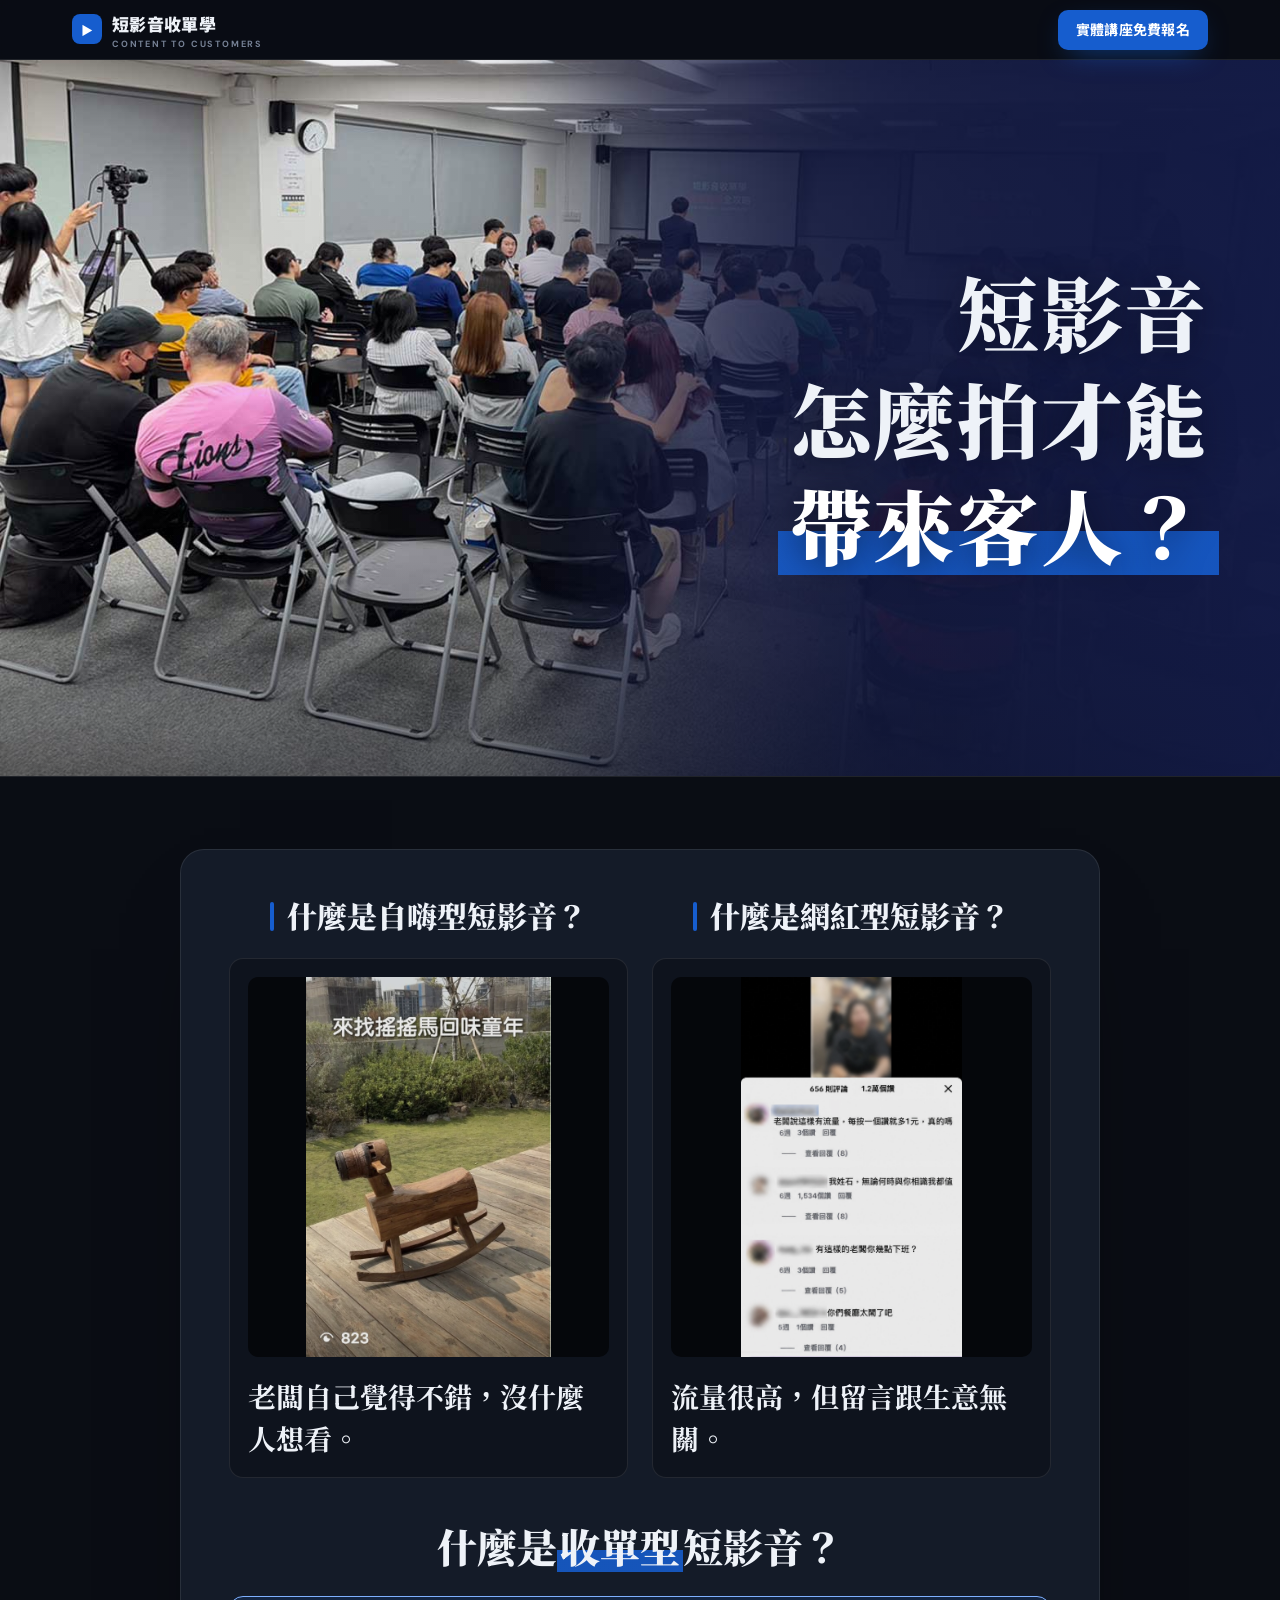
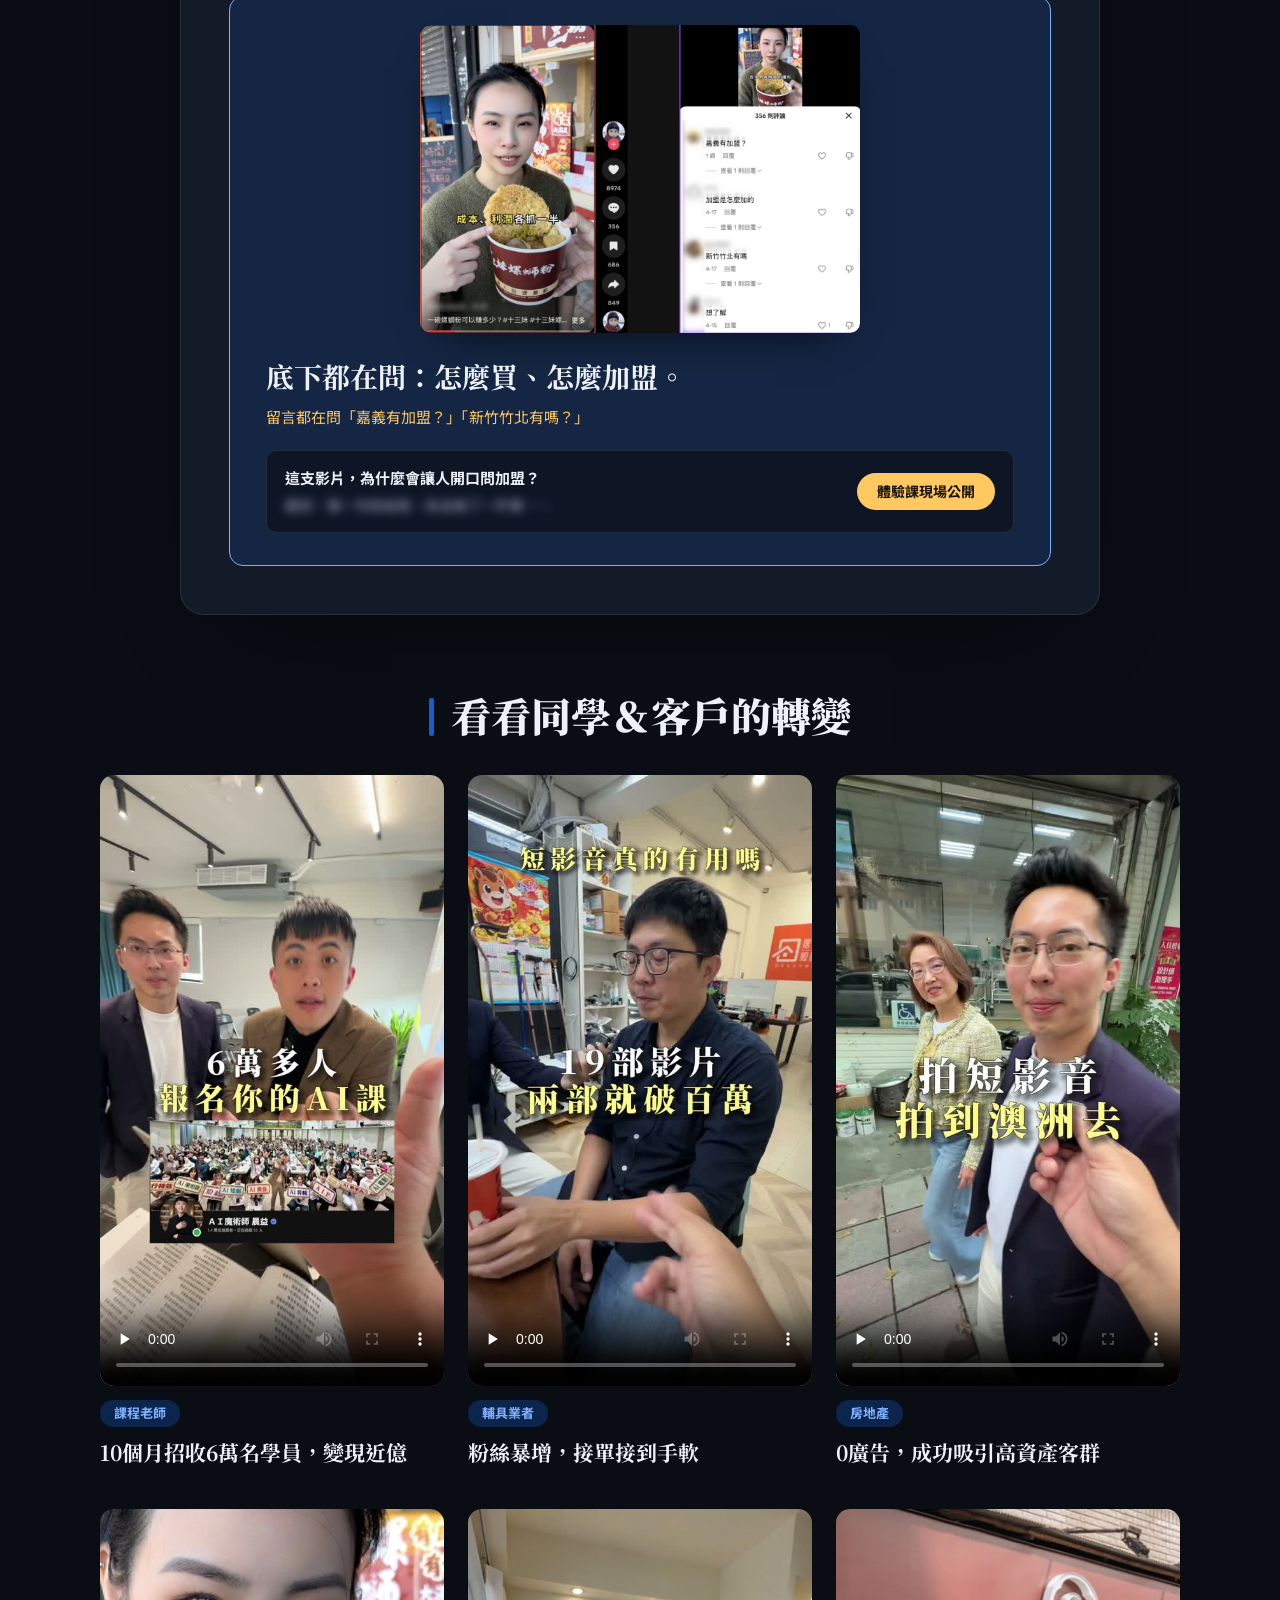
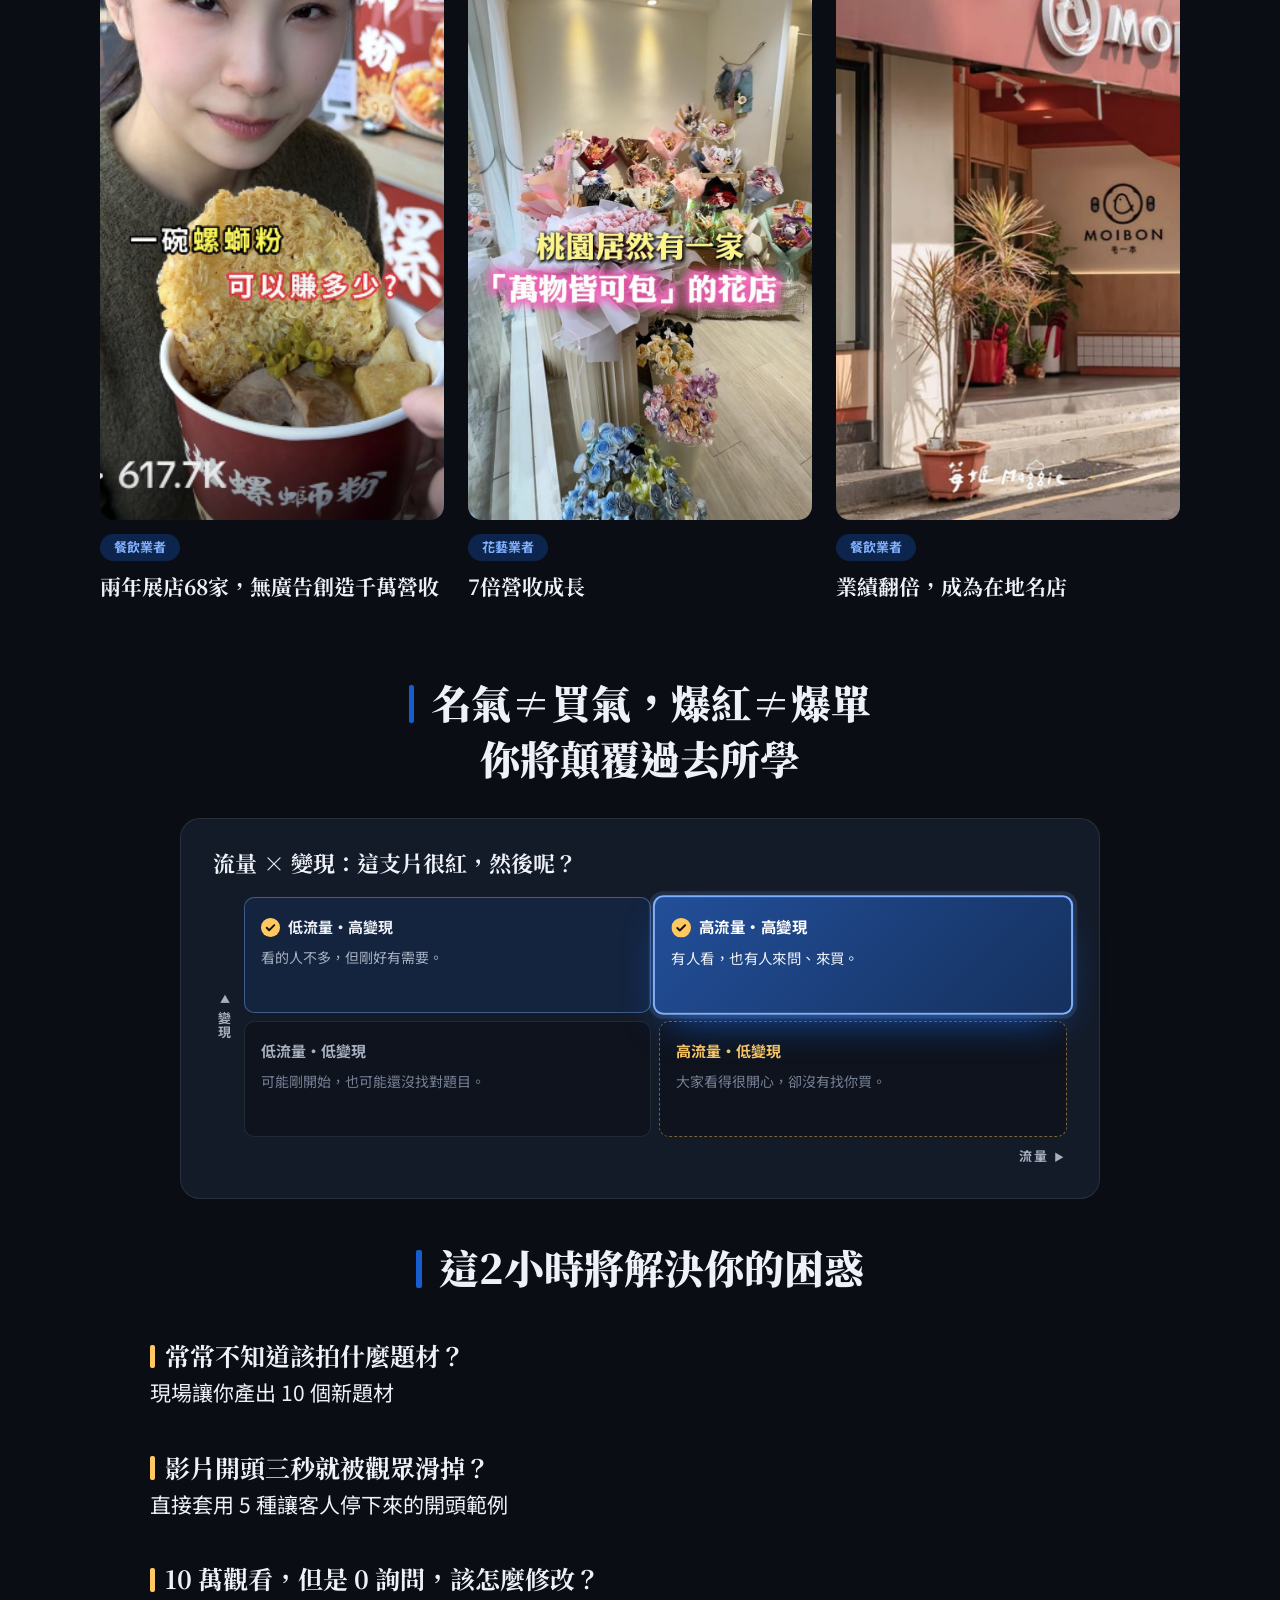
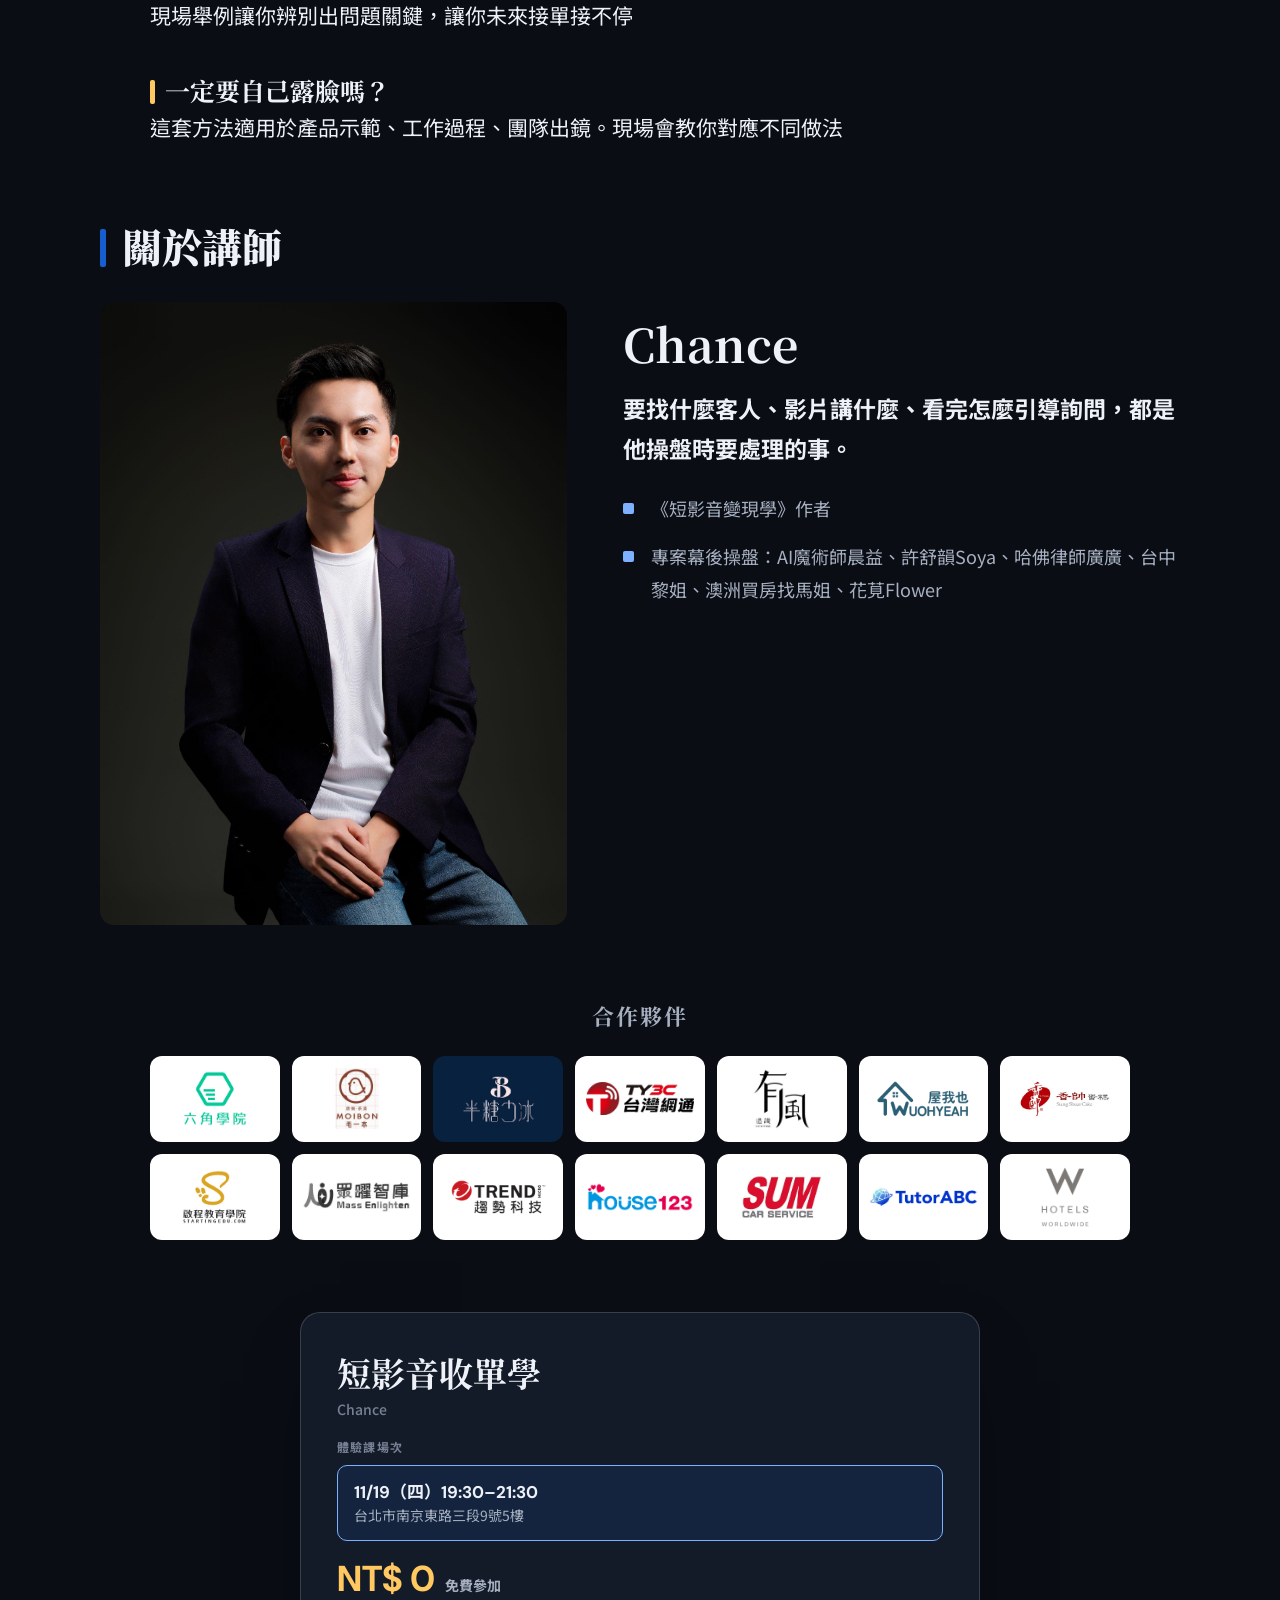
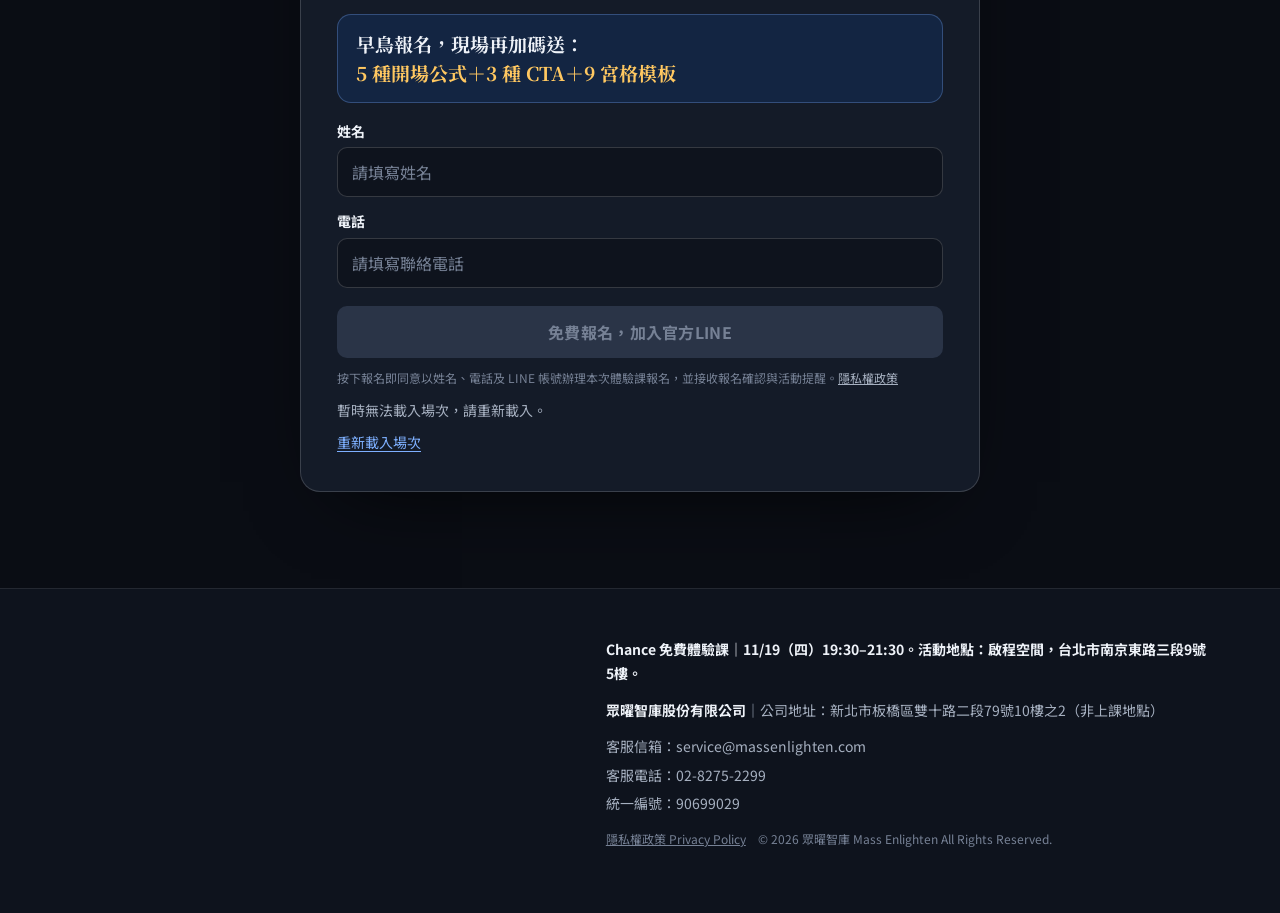
==== commit 0b766652: "Check icon on 低流量・高變現 too Both high-revenue cells of the traffic × revenue chart now carry the yello" ====
--- a/index.html
+++ b/index.html
@@ -10,8 +10,8 @@
   <link rel="icon" href="assets/favicon.svg" type="image/svg+xml">
   <link rel="preconnect" href="https://fonts.googleapis.com"><link rel="preconnect" href="https://fonts.gstatic.com" crossorigin>
   <link rel="stylesheet" href="https://fonts.googleapis.com/css2?family=DM+Sans:wght@500;700&family=Noto+Sans+TC:wght@400;500;700;900&family=Noto+Serif+TC:wght@700;900&display=swap">
-  <link rel="stylesheet" href="styles.css?v=20261116-redesign">
-  <script type="module" src="app.js?v=20261116-redesign"></script>
+  <link rel="stylesheet" href="styles.css?v=20261116-quadcheck">
+  <script type="module" src="app.js?v=20261116-quadcheck"></script>
 </head>
 <body>
 <a class="skip-link" href="#main">跳至主要內容</a>
--- a/styles.css
+++ b/styles.css
@@ -139,8 +139,9 @@
 .q.is-trap b{color:var(--warm)}
 /* 高流量・高變現 stands out: brighter fill, glow, slight lift, check mark before the label */
 .q.is-best{position:relative;z-index:1;border:2px solid var(--accent-text);background:linear-gradient(135deg,rgba(44,114,230,.6),rgba(22,93,206,.32));box-shadow:0 0 0 4px rgba(126,176,255,.14),0 18px 40px -16px rgba(22,93,206,.95);transform:scale(1.03)}
-.q.is-best b{display:flex;align-items:center;gap:8px;color:#fff}
-.q.is-best b::before{content:"";flex:none;width:1.25em;height:1.25em;border-radius:50%;background:var(--warm) url("data:image/svg+xml,%3Csvg xmlns='http://www.w3.org/2000/svg' viewBox='0 0 24 24' fill='none' stroke='%231A1407' stroke-width='3.5' stroke-linecap='round' stroke-linejoin='round'%3E%3Cpath d='M5 12.5l4.5 4.5L19 7.5'/%3E%3C/svg%3E") center/70% no-repeat}
+.q.is-best b,.q.is-good b{display:flex;align-items:center;gap:8px}
+.q.is-best b{color:#fff}
+.q.is-best b::before,.q.is-good b::before{content:"";flex:none;width:1.25em;height:1.25em;border-radius:50%;background:var(--warm) url("data:image/svg+xml,%3Csvg xmlns='http://www.w3.org/2000/svg' viewBox='0 0 24 24' fill='none' stroke='%231A1407' stroke-width='3.5' stroke-linecap='round' stroke-linejoin='round'%3E%3Cpath d='M5 12.5l4.5 4.5L19 7.5'/%3E%3C/svg%3E") center/70% no-repeat}
 .q.is-best span{color:var(--ink)}
 
 /* Quiz teaser, reserved areas, what you take home */
@@ -244,7 +245,7 @@
 /* Phones: full-screen blocks with scroll snapping */
 @media (max-width:767px){
   html{scroll-snap-type:y mandatory;scroll-padding-top:0}
-  html.snap-off{scroll-snap-type:none} /* set while typing in the form, so the keyboard cannot fight the snapping */
+  html.snap-off,html.snap-paused{scroll-snap-type:none} /* set while typing in the form, so the keyboard cannot fight the snapping */
   .wrap{padding:0 16px}
   .m-only{display:block}
 
@@ -326,8 +327,9 @@
   .fig-head{margin-bottom:12px}
   .q{min-height:0;padding:12px}
   .q b{font-size:13px;white-space:nowrap}
-  .q.is-best b{gap:5px;white-space:nowrap;font-size:13px}
-  .q.is-best b::before{width:1.15em;height:1.15em}
+  .q{padding-inline:10px}
+  .q.is-best b,.q.is-good b{gap:4px;white-space:nowrap;font-size:12px}
+  .q.is-best b::before,.q.is-good b::before{width:1.1em;height:1.1em}
   .q span{font-size:13px}
 
   .marker-line{font-size:clamp(19px,5.6vw,24px)}
@@ -339,8 +341,8 @@
   .gains p{margin-top:2px;font-size:15px;color:var(--muted)}
   .bonus{margin-top:24px;padding:14px 16px;font-size:17px}
 
-  .mentor{grid-template-columns:96px minmax(0,1fr);grid-template-rows:none;gap:12px 14px;margin-top:14px}
-  .mentor img{grid-row:auto}
+  .mentor{grid-template-columns:minmax(0,1fr) minmax(0,1fr);grid-template-rows:none;gap:12px 14px;margin-top:14px;align-items:center} /* photo : text = 1 : 1 */
+  .mentor img{grid-row:auto;aspect-ratio:1/1;max-height:26vh;max-height:26svh}
   .mentor-head{padding-top:0}
   .mentor-name{font-size:24px}
   .mentor-lead{margin-top:2px;font-size:14px;line-height:1.6}
@@ -411,8 +413,9 @@
   .block-title + .gains{margin-top:12px}
   .gains strong{font-size:18px}
   .bonus{margin-top:16px;padding:12px 14px;font-size:16px}
-  .mentor img{width:80px}
-  .mentor{grid-template-columns:80px minmax(0,1fr);margin-top:10px}
+  .mentor{margin-top:10px}
+  .mentor img{max-height:20vh;max-height:20svh}
+  .mentor-creds li{font-size:13px;line-height:1.55}
   .mentor-lead{font-size:13px}
   .partners-wrap{margin-top:14px}
   .partners{--gap:5px}
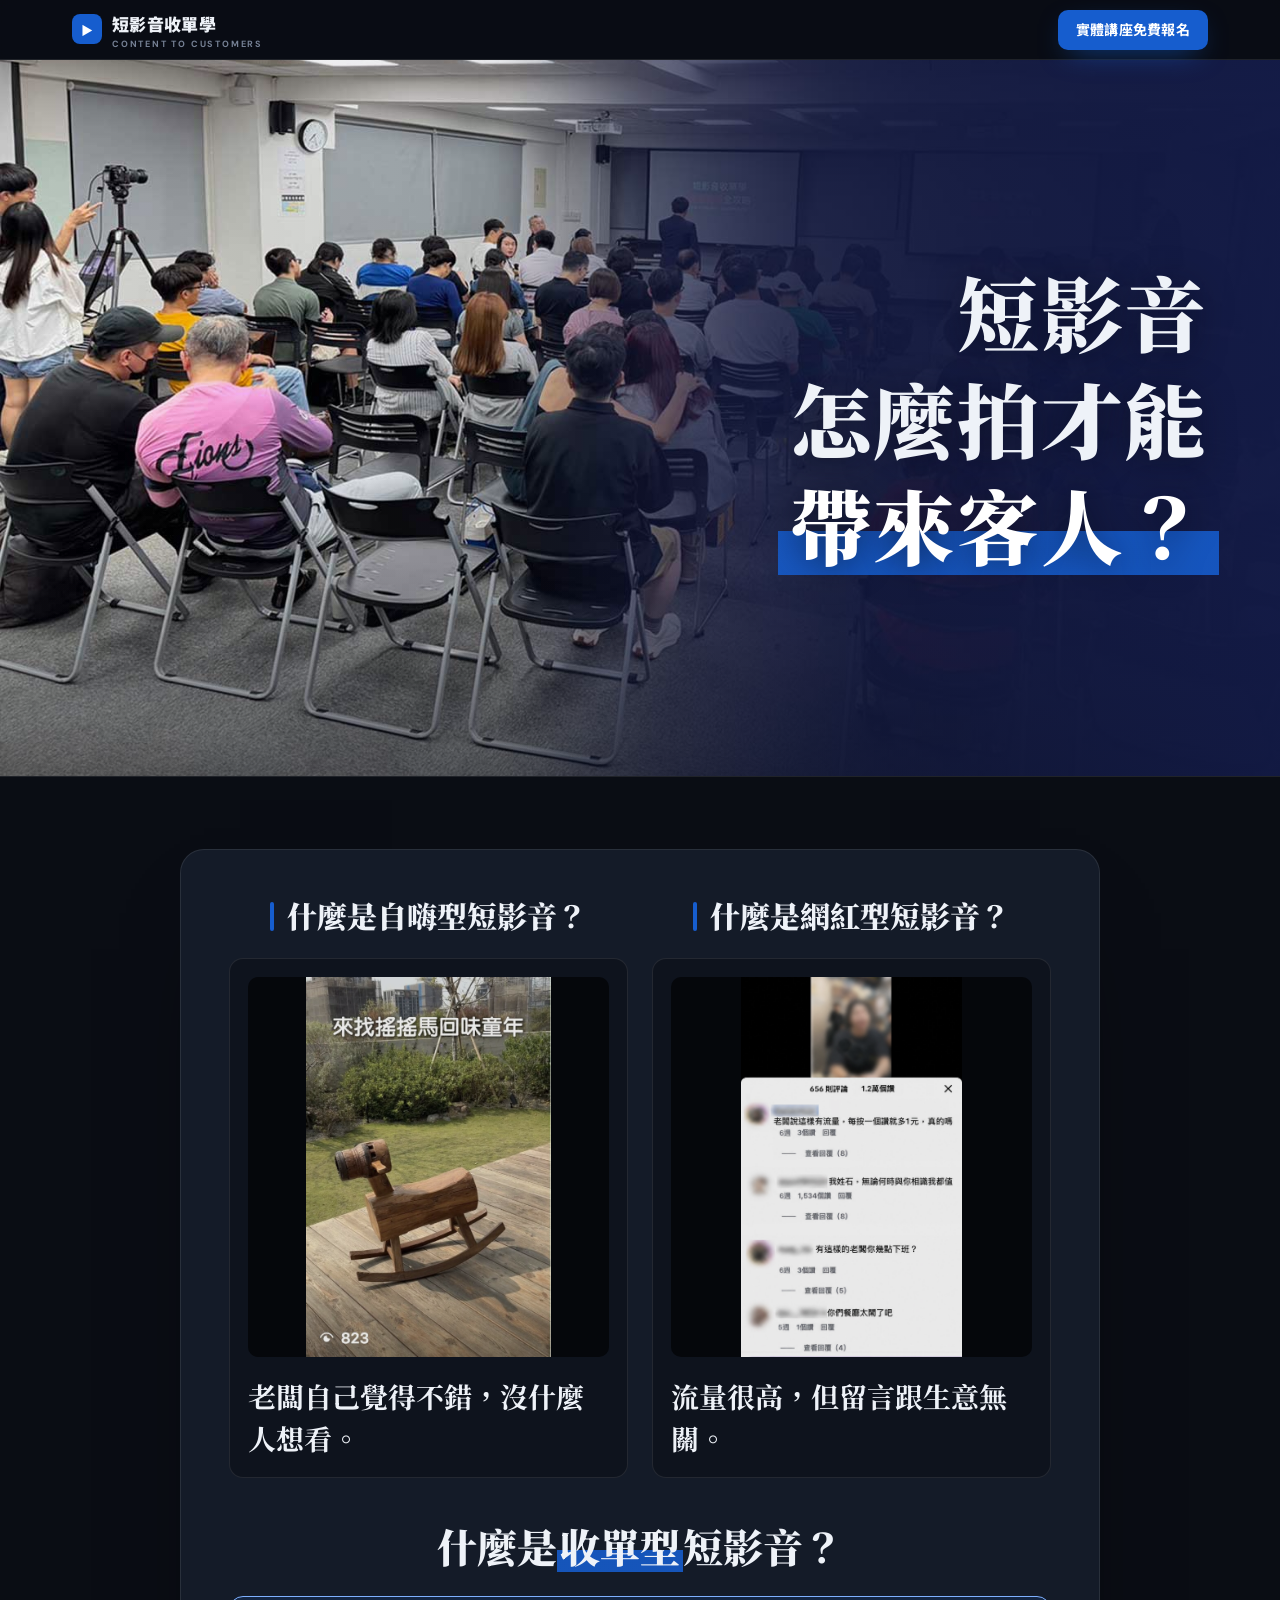
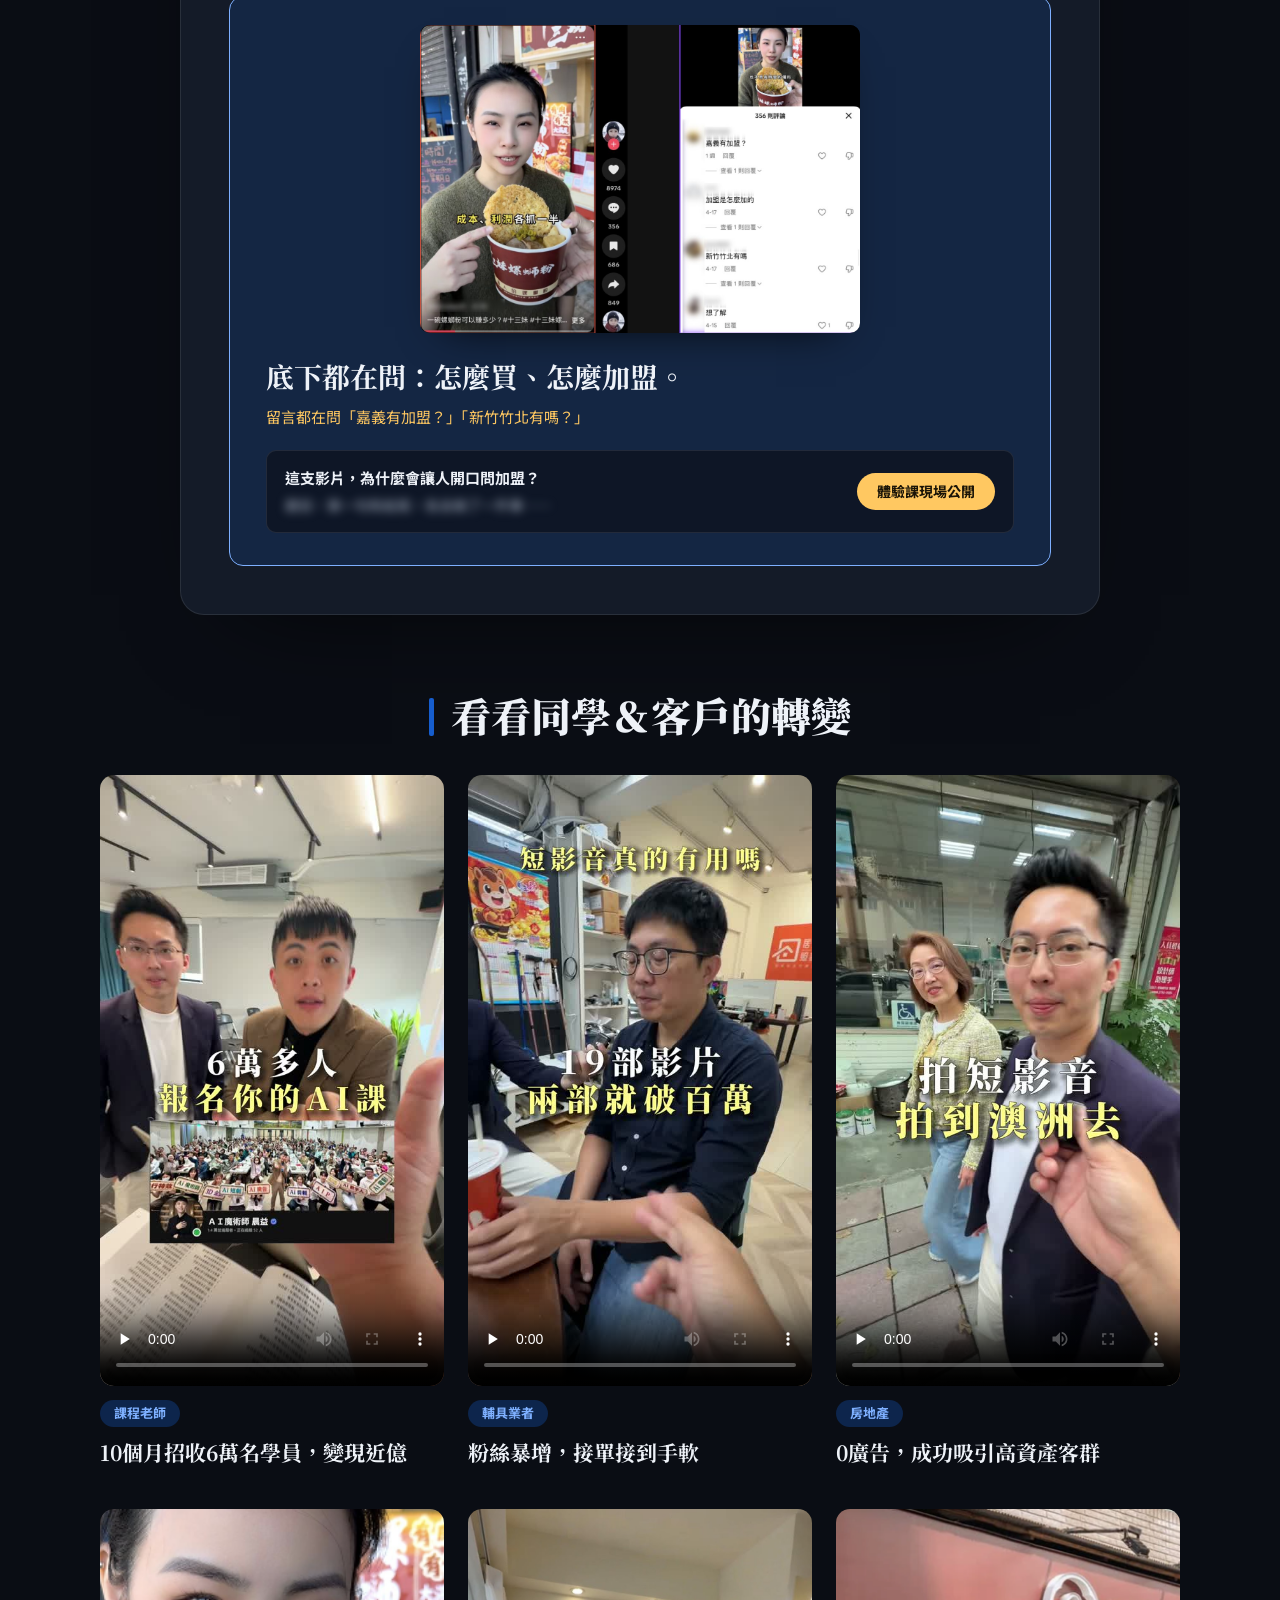
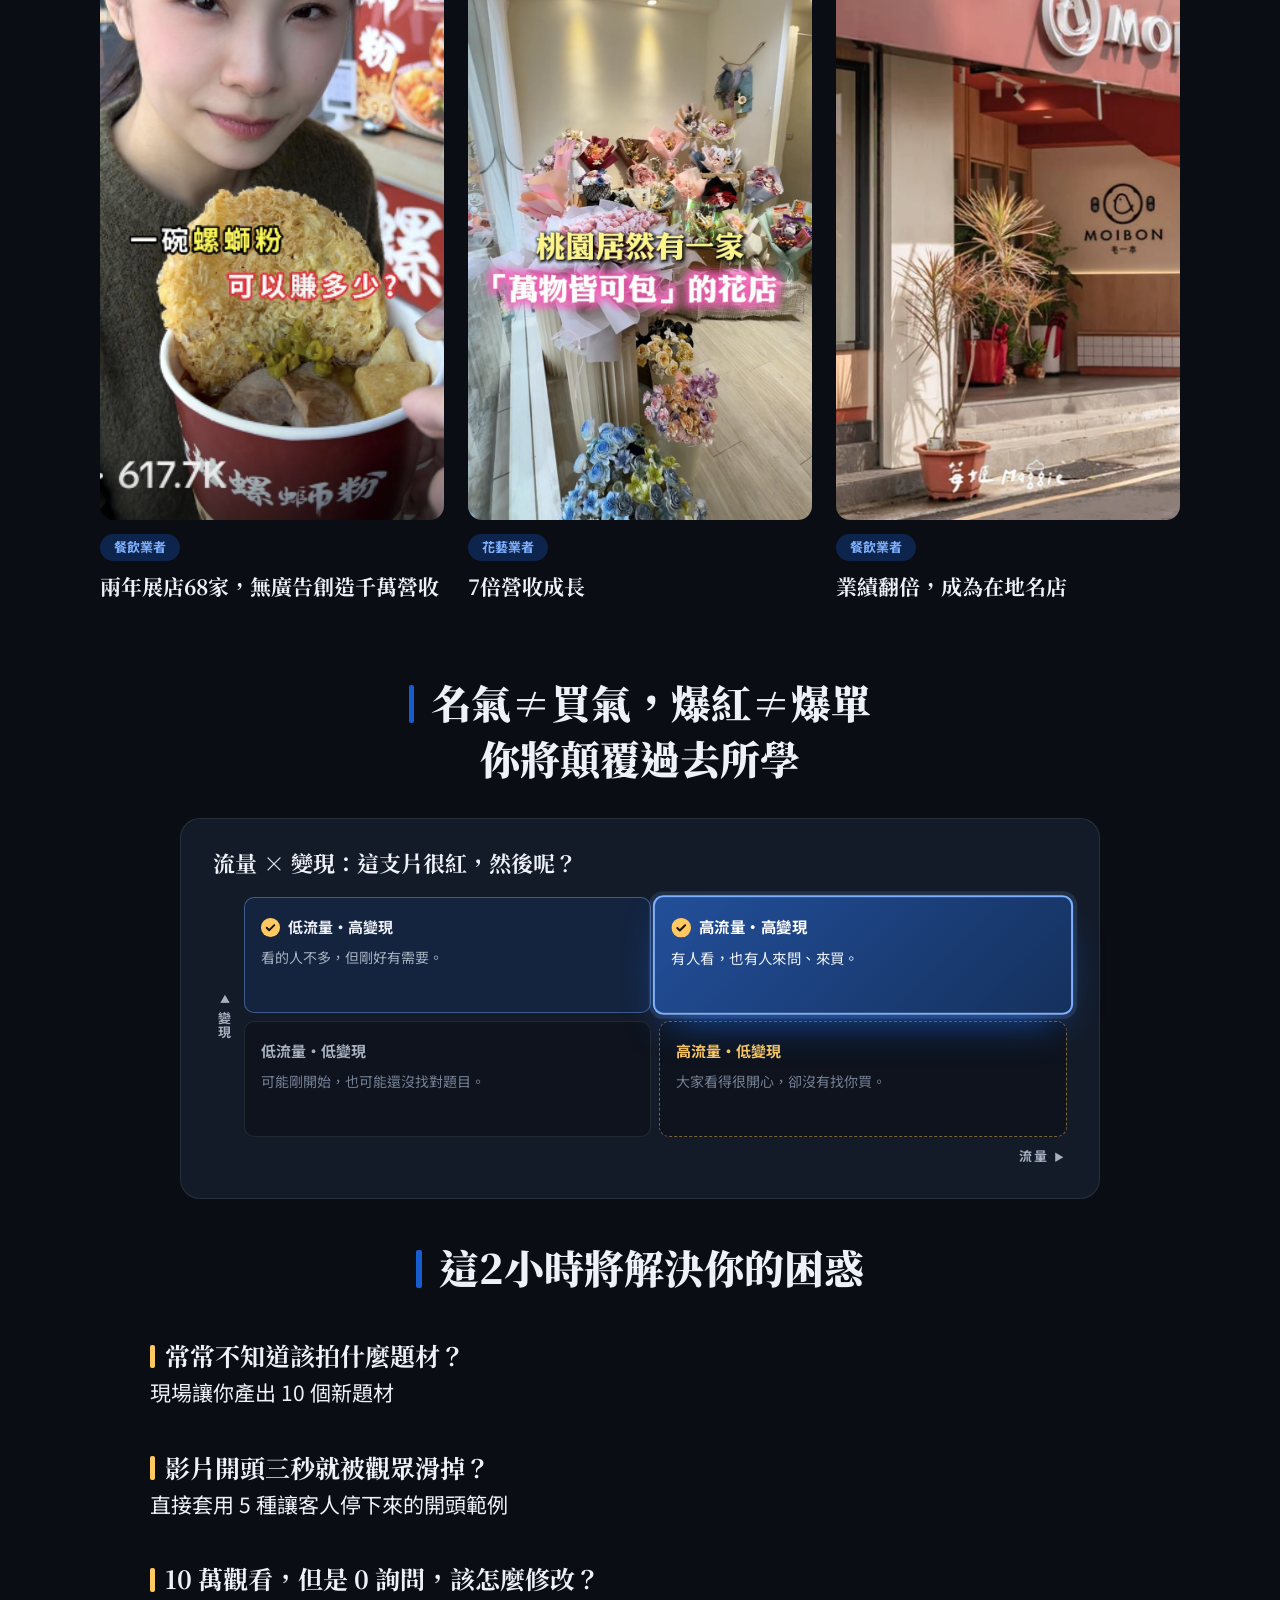
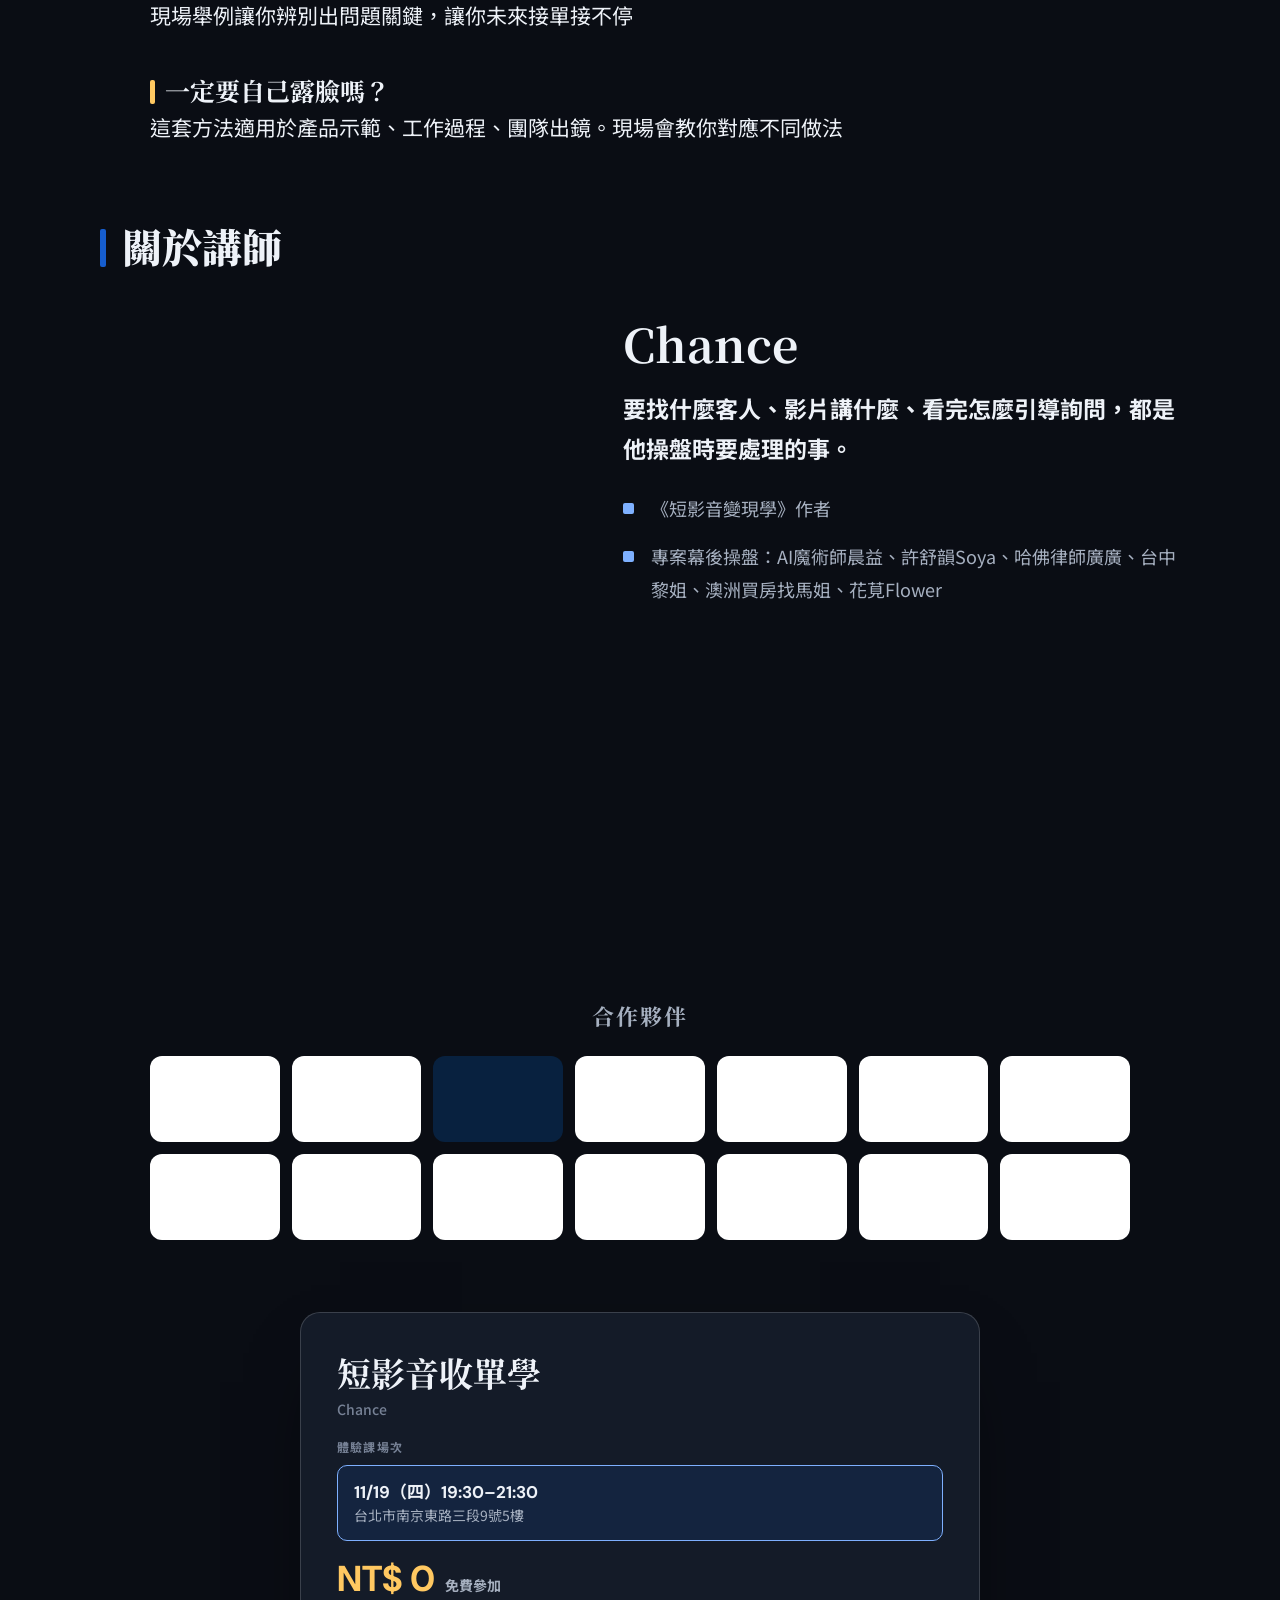
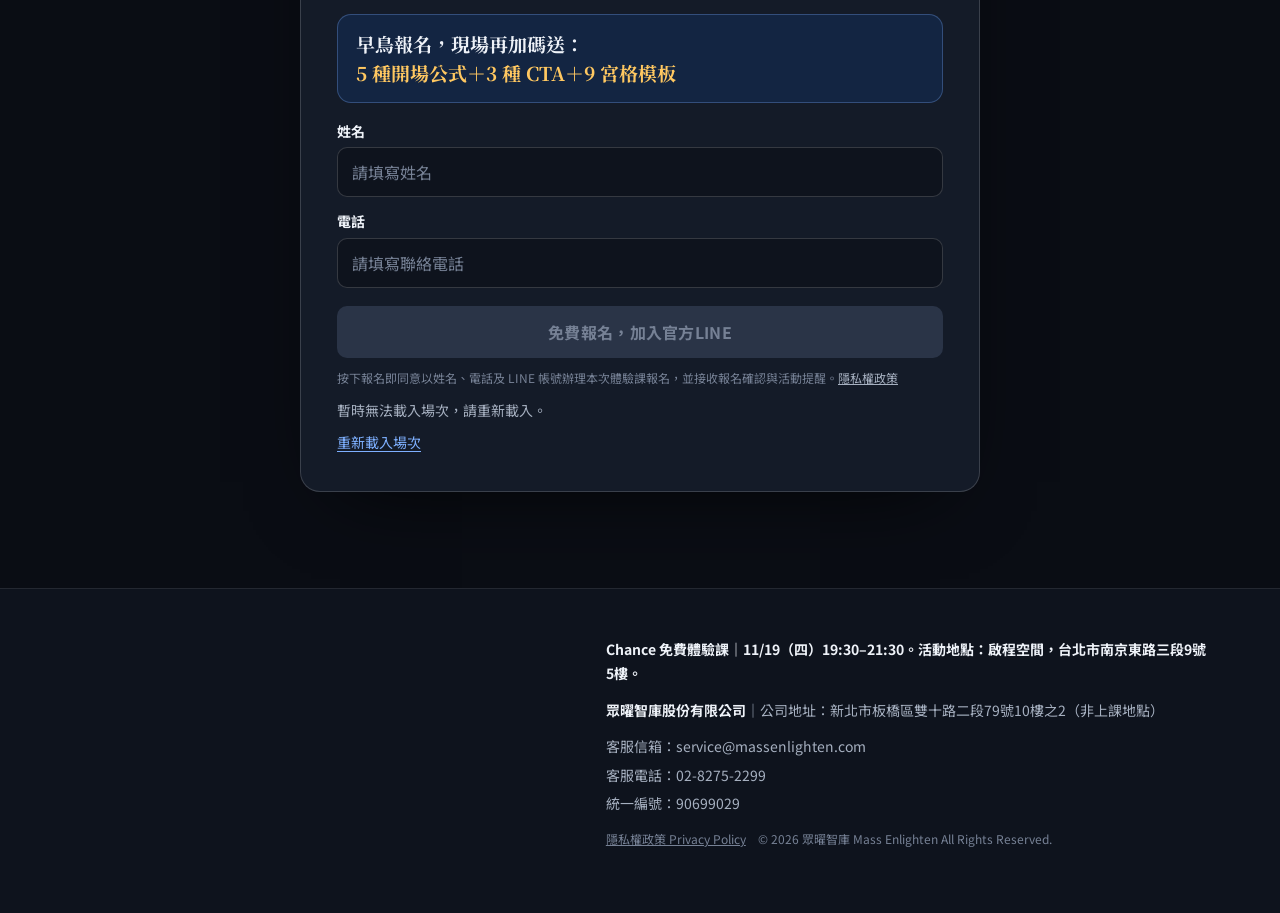
==== commit 963ec71c: "Land on the first screen; keep the address free of #enroll Visitors arriving from ads could see the " ====
--- a/index.html
+++ b/index.html
@@ -10,8 +10,10 @@
   <link rel="icon" href="assets/favicon.svg" type="image/svg+xml">
   <link rel="preconnect" href="https://fonts.googleapis.com"><link rel="preconnect" href="https://fonts.gstatic.com" crossorigin>
   <link rel="stylesheet" href="https://fonts.googleapis.com/css2?family=DM+Sans:wght@500;700&family=Noto+Sans+TC:wght@400;500;700;900&family=Noto+Serif+TC:wght@700;900&display=swap">
-  <link rel="stylesheet" href="styles.css?v=20261116-quadcheck">
-  <script type="module" src="app.js?v=20261116-quadcheck"></script>
+  <!-- Land on the first screen: no restored scroll position, no snapping until the visitor touches the page (see app.js). -->
+  <script>try{history.scrollRestoration='manual'}catch(e){}document.documentElement.classList.add('snap-hold')</script>
+  <link rel="stylesheet" href="styles.css?v=20261116-landtop">
+  <script type="module" src="app.js?v=20261116-landtop"></script>
 </head>
 <body>
 <a class="skip-link" href="#main">跳至主要內容</a>
--- a/styles.css
+++ b/styles.css
@@ -245,7 +245,7 @@
 /* Phones: full-screen blocks with scroll snapping */
 @media (max-width:767px){
   html{scroll-snap-type:y mandatory;scroll-padding-top:0}
-  html.snap-off,html.snap-paused{scroll-snap-type:none} /* set while typing in the form, so the keyboard cannot fight the snapping */
+  html.snap-off,html.snap-paused,html.snap-hold{scroll-snap-type:none} /* set while typing in the form, so the keyboard cannot fight the snapping */
   .wrap{padding:0 16px}
   .m-only{display:block}
 
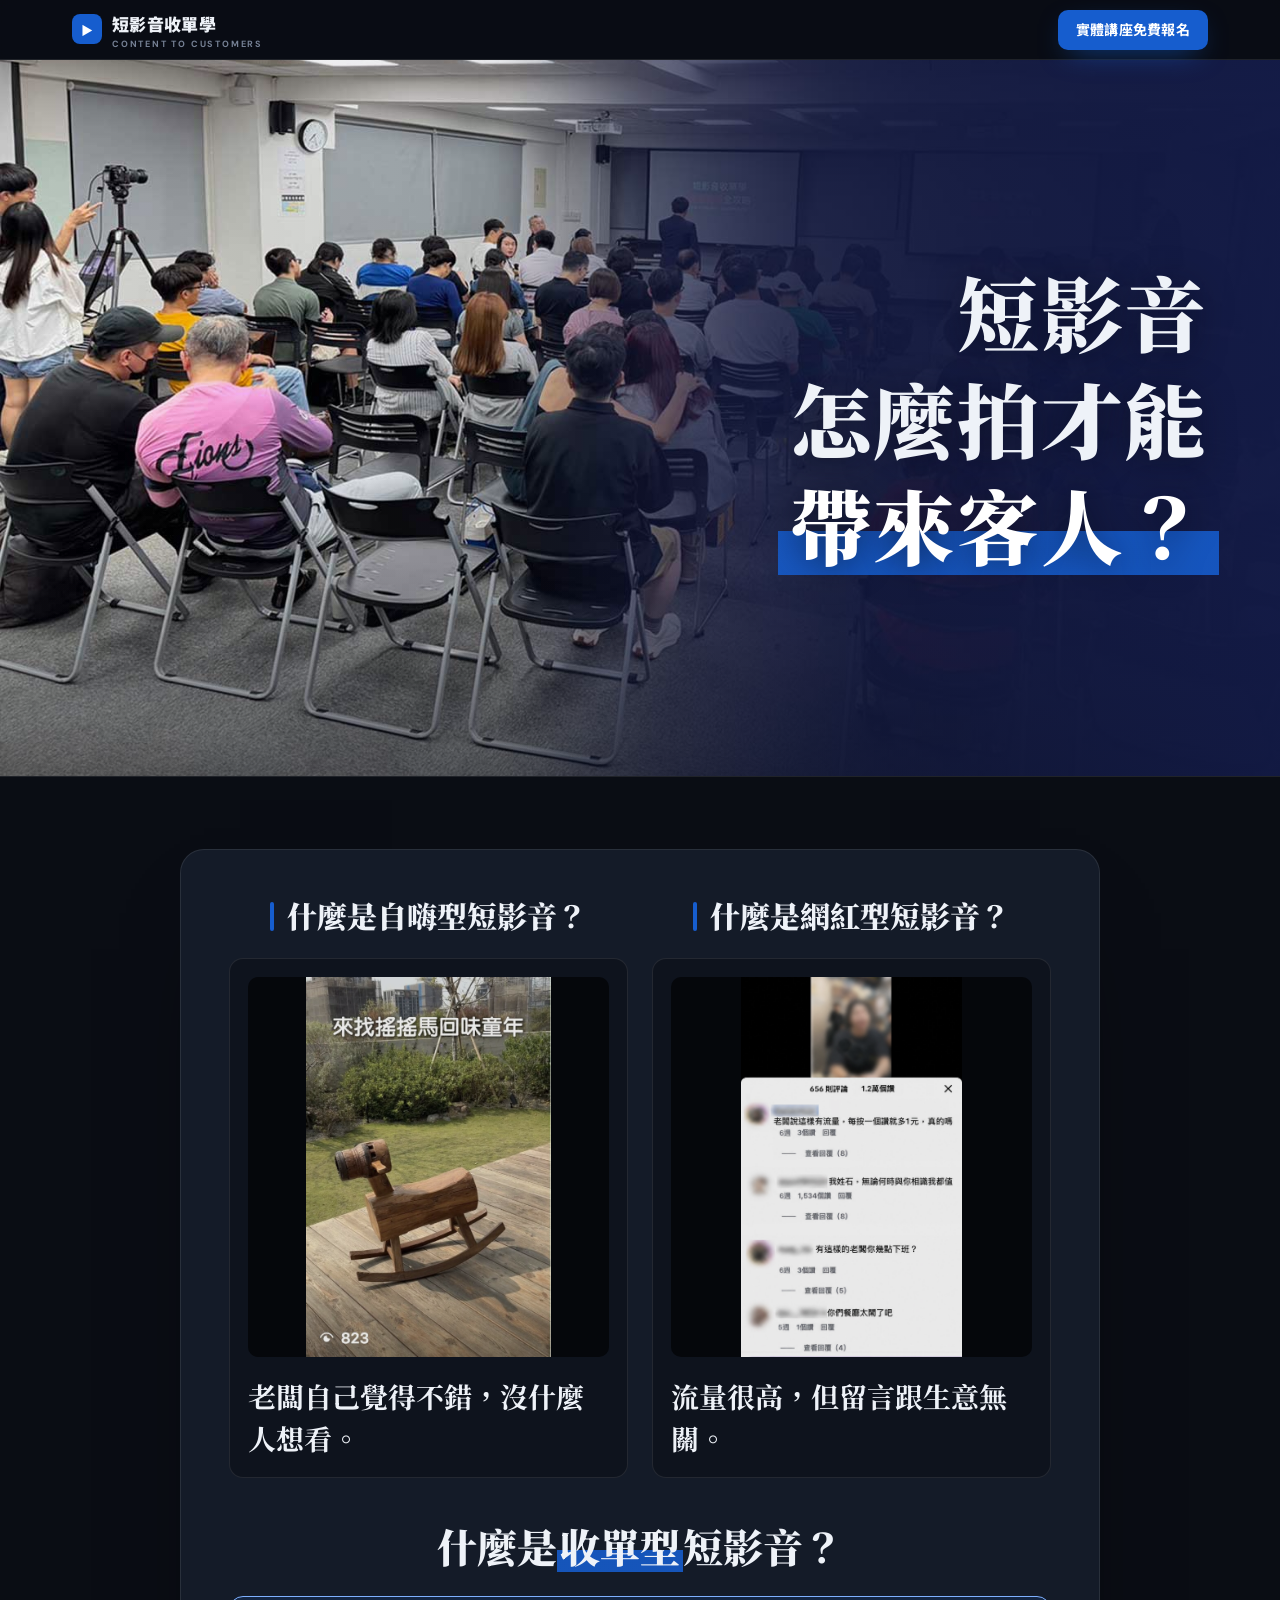
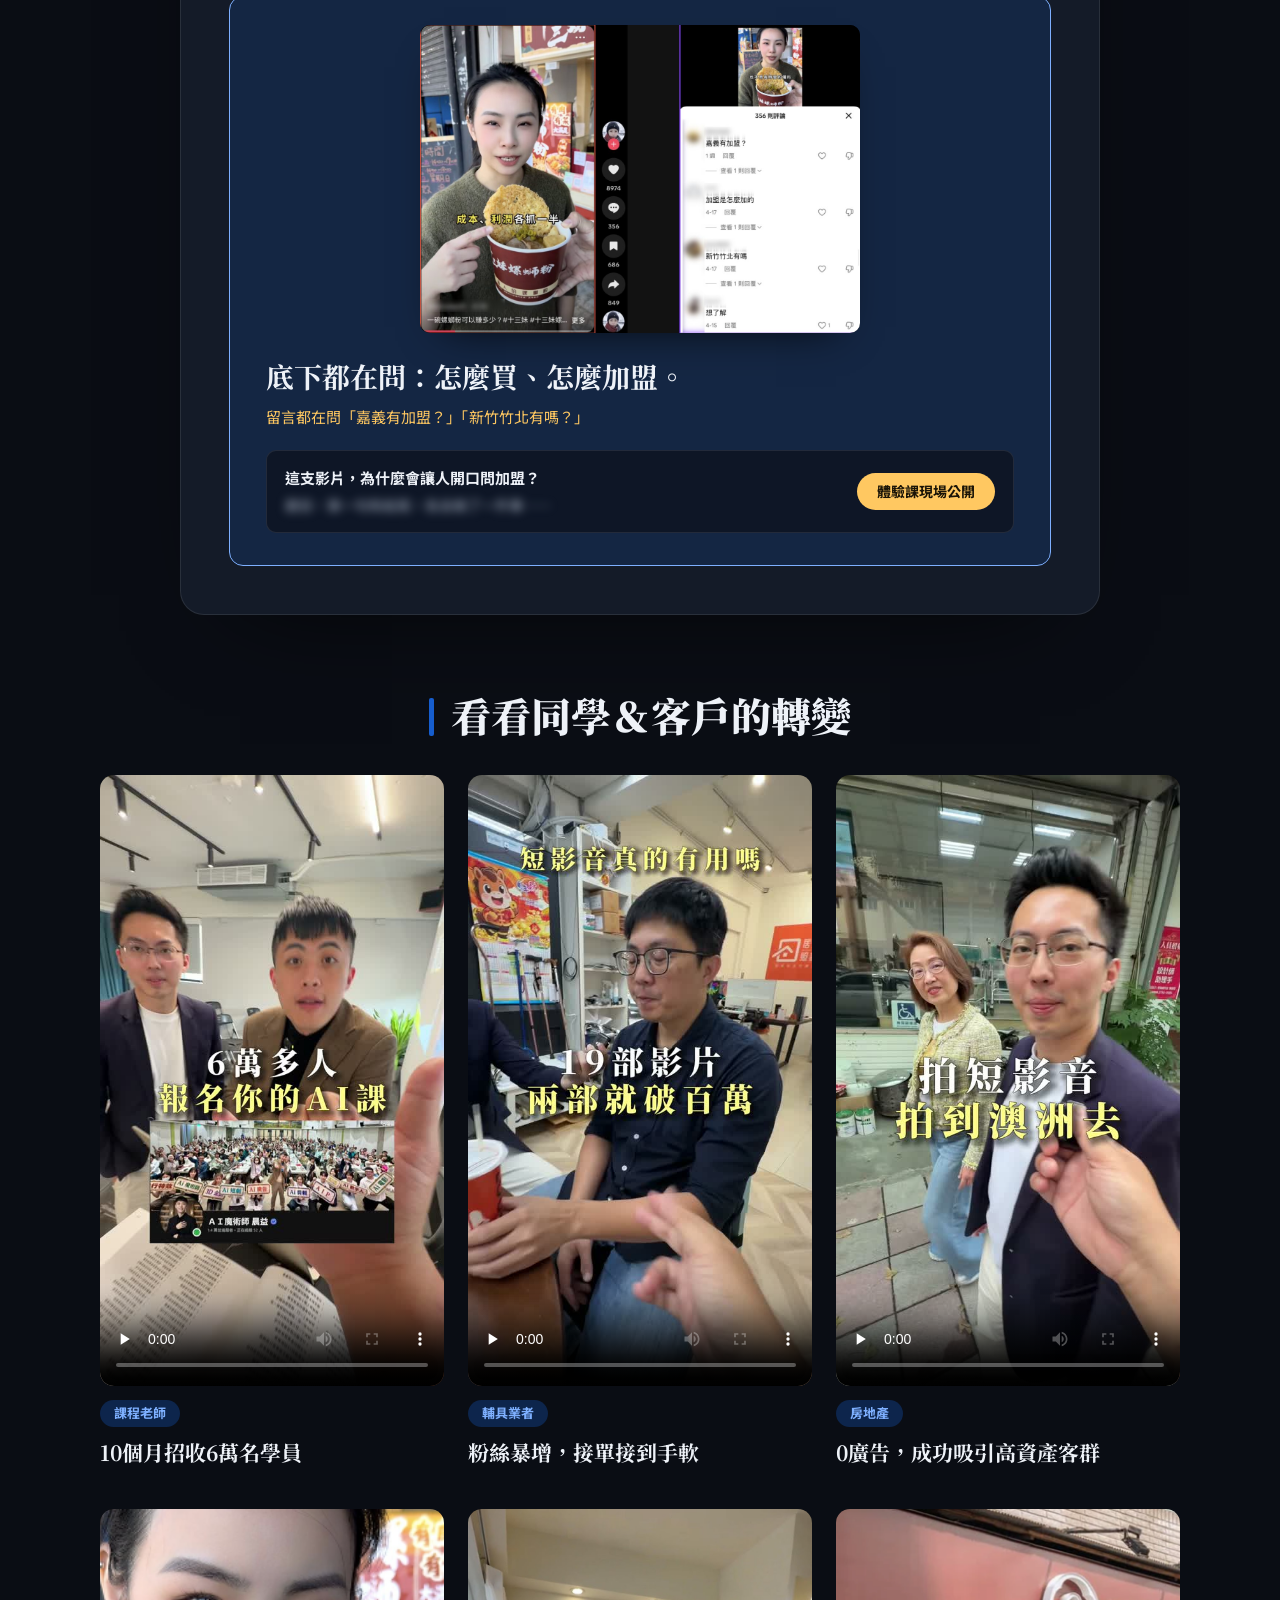
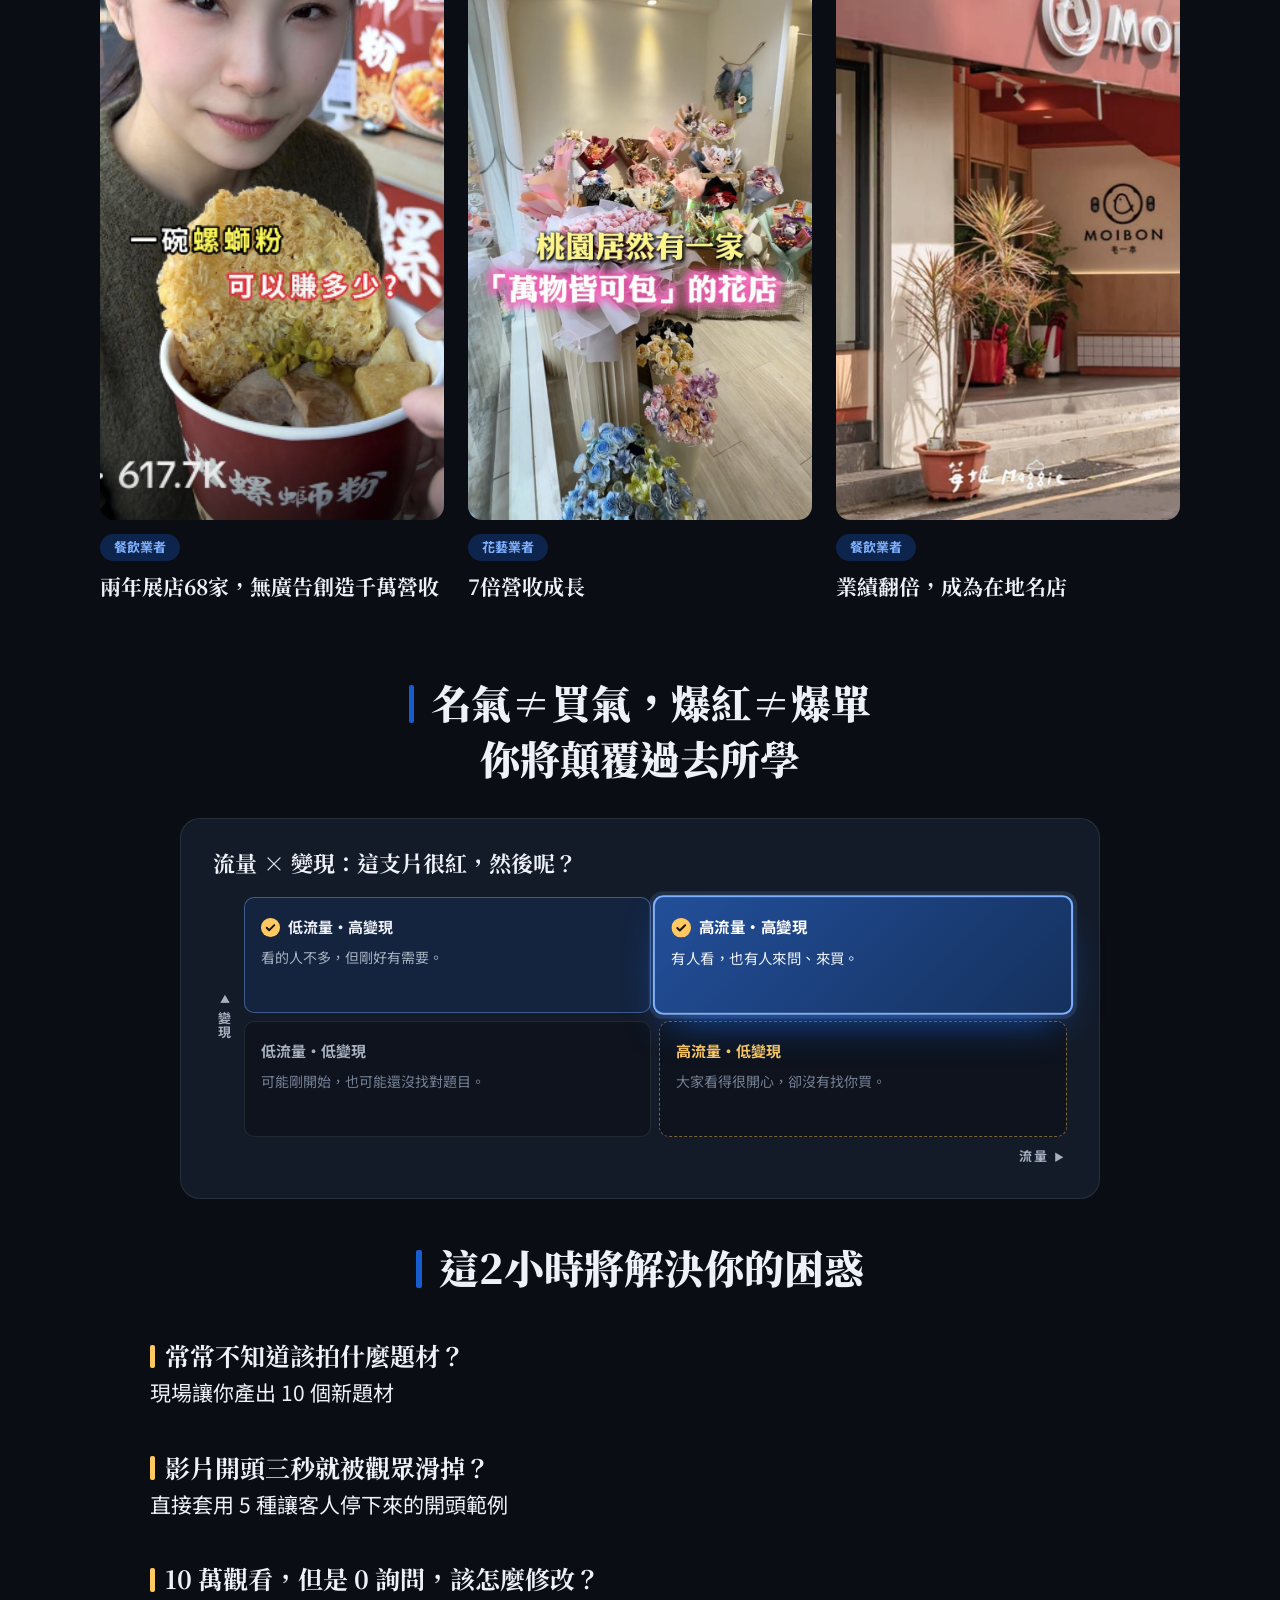
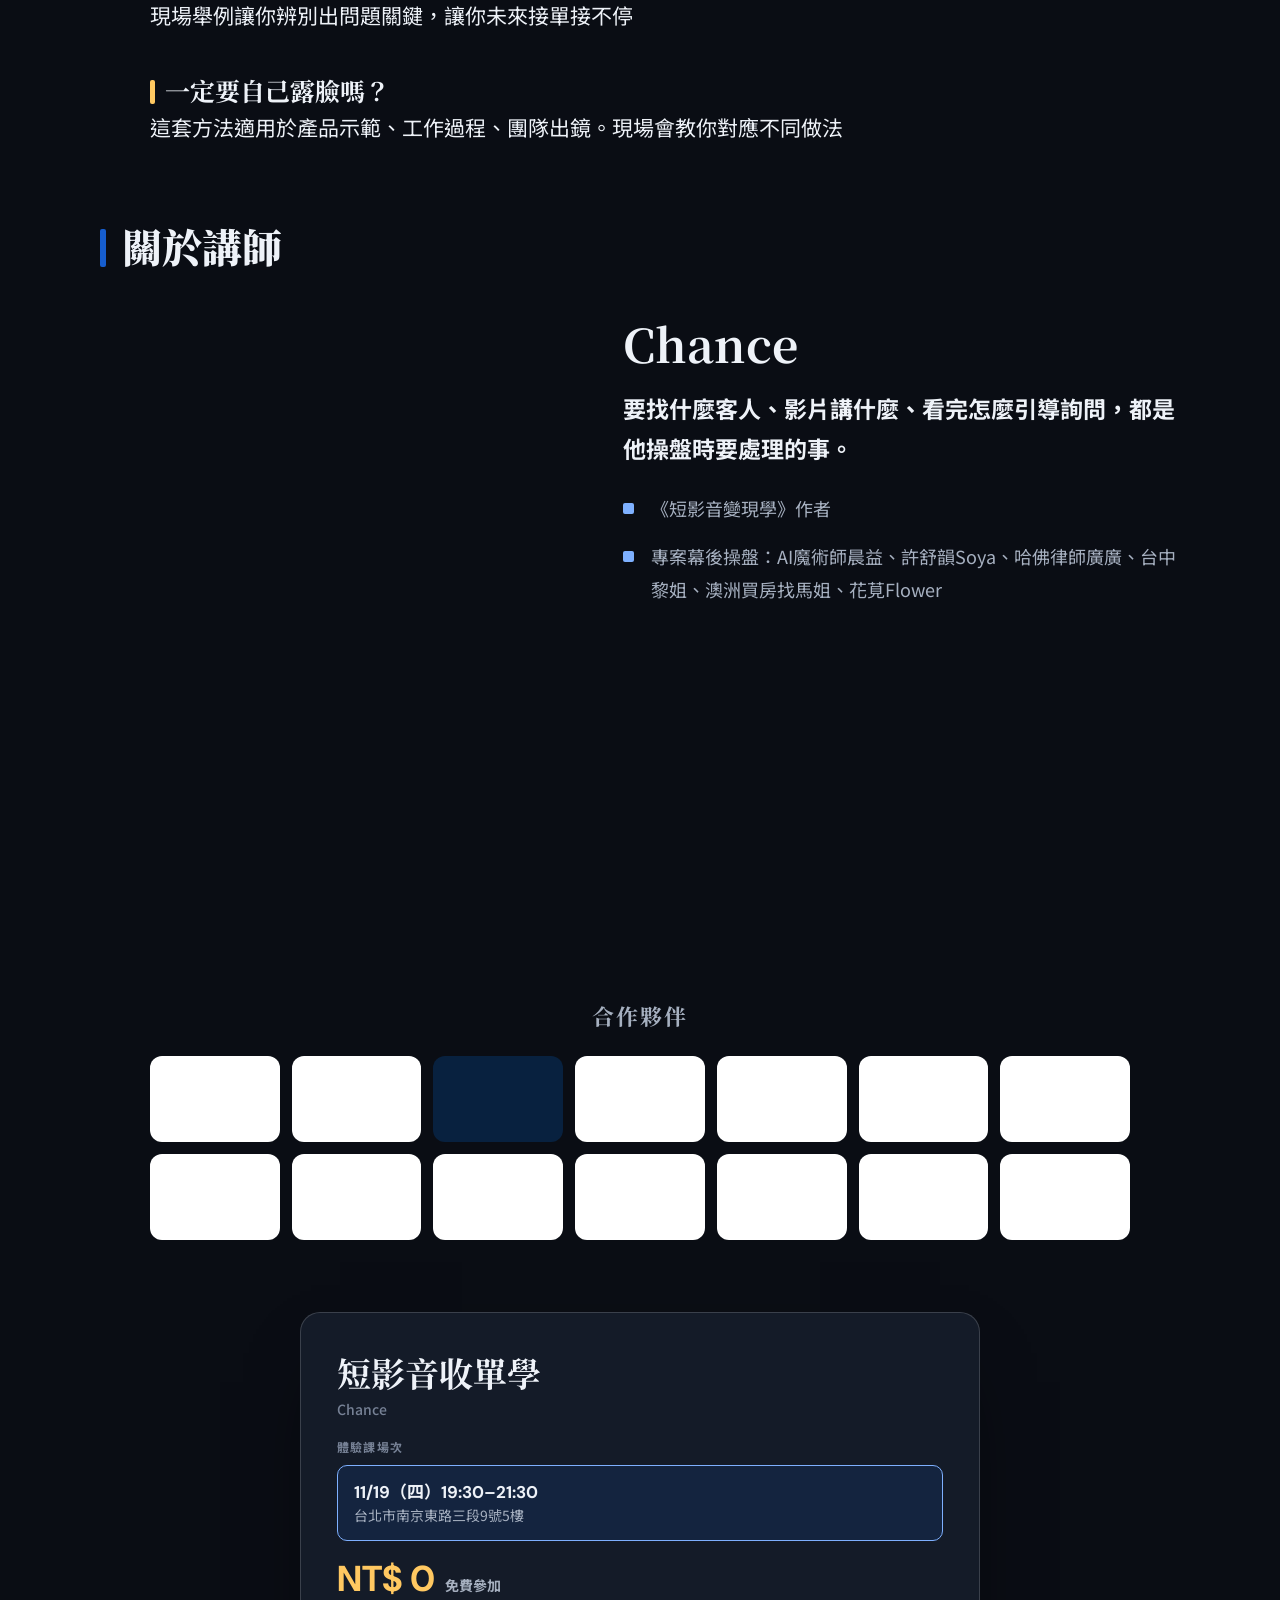
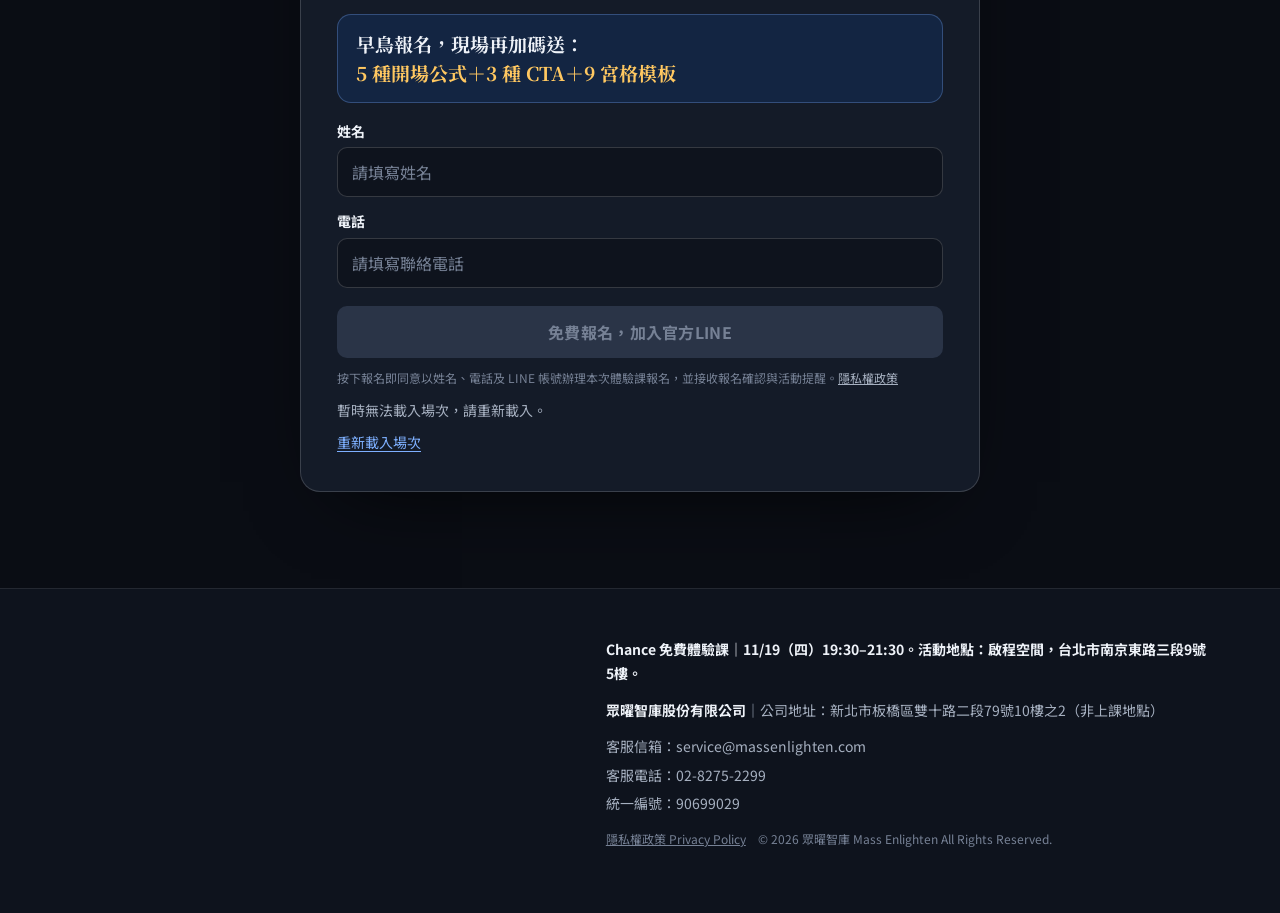
==== commit 55a3ef6e: "拿掉 AI 魔術師見證的「變現近億」 見證者不希望公開營收數字。主頁標題與影片說明、舊草稿頁 v2 的案例卡一併移除。  Co-Authored-By: Claude Opus 5.5 <norepl" ====
--- a/index.html
+++ b/index.html
@@ -91,9 +91,9 @@
         <!-- On phones: videos on the top row, cases on the bottom row, all on one screen -->
         <div class="voice-grid">
           <article class="voice">
-            <video controls playsinline preload="none" poster="assets/testimonials/chance1-4.jpg" aria-label="10個月招收6萬名學員，變現近億"><source src="assets/testimonials/chance1-4.mp4" type="video/mp4">你的瀏覽器不支援影片播放。</video>
+            <video controls playsinline preload="none" poster="assets/testimonials/chance1-4.jpg" aria-label="10個月招收6萬名學員"><source src="assets/testimonials/chance1-4.mp4" type="video/mp4">你的瀏覽器不支援影片播放。</video>
             <span class="pill">課程老師</span>
-            <h3>10個月招收6萬名學員，變現近億</h3>
+            <h3>10個月招收6萬名學員</h3>
           </article>
           <article class="voice">
             <video controls playsinline preload="none" poster="assets/testimonials/chance1-2.jpg" aria-label="粉絲暴增，接單接到手軟"><source src="assets/testimonials/chance1-2.mp4" type="video/mp4">你的瀏覽器不支援影片播放。</video>
